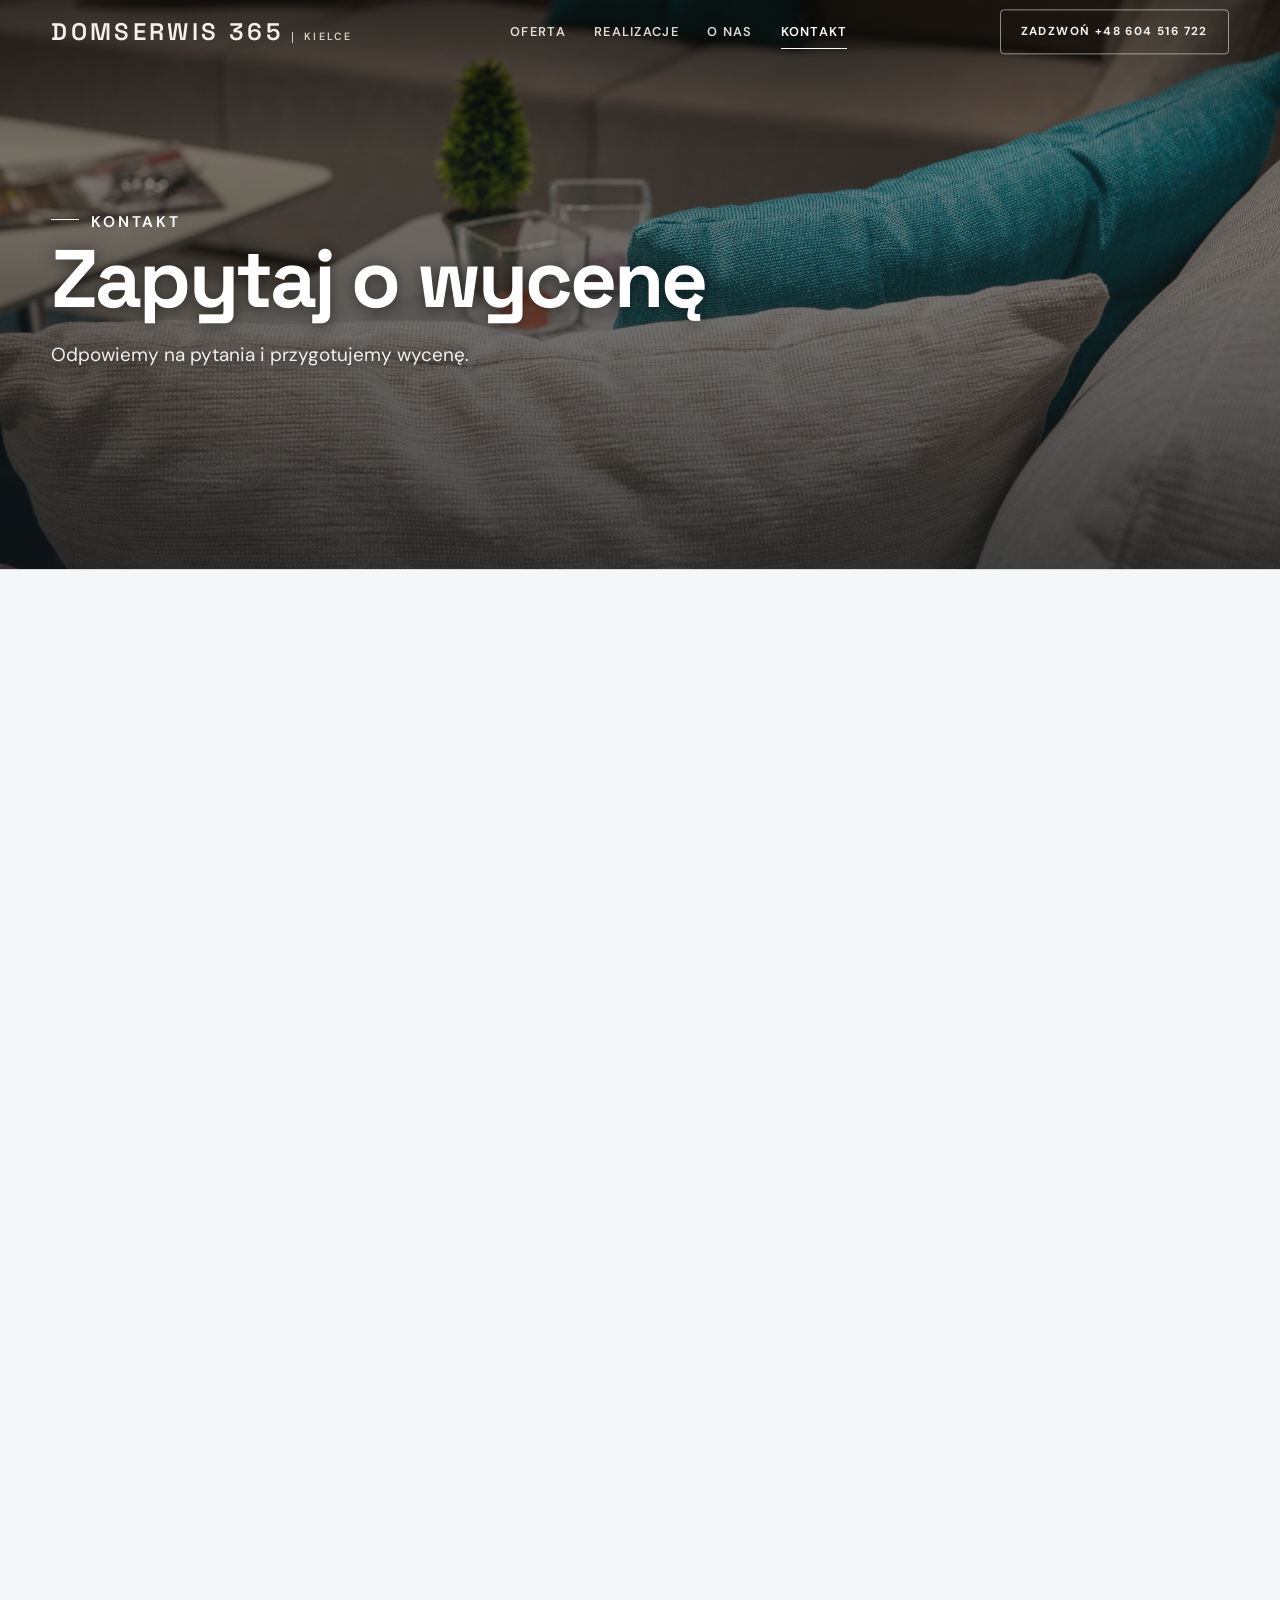
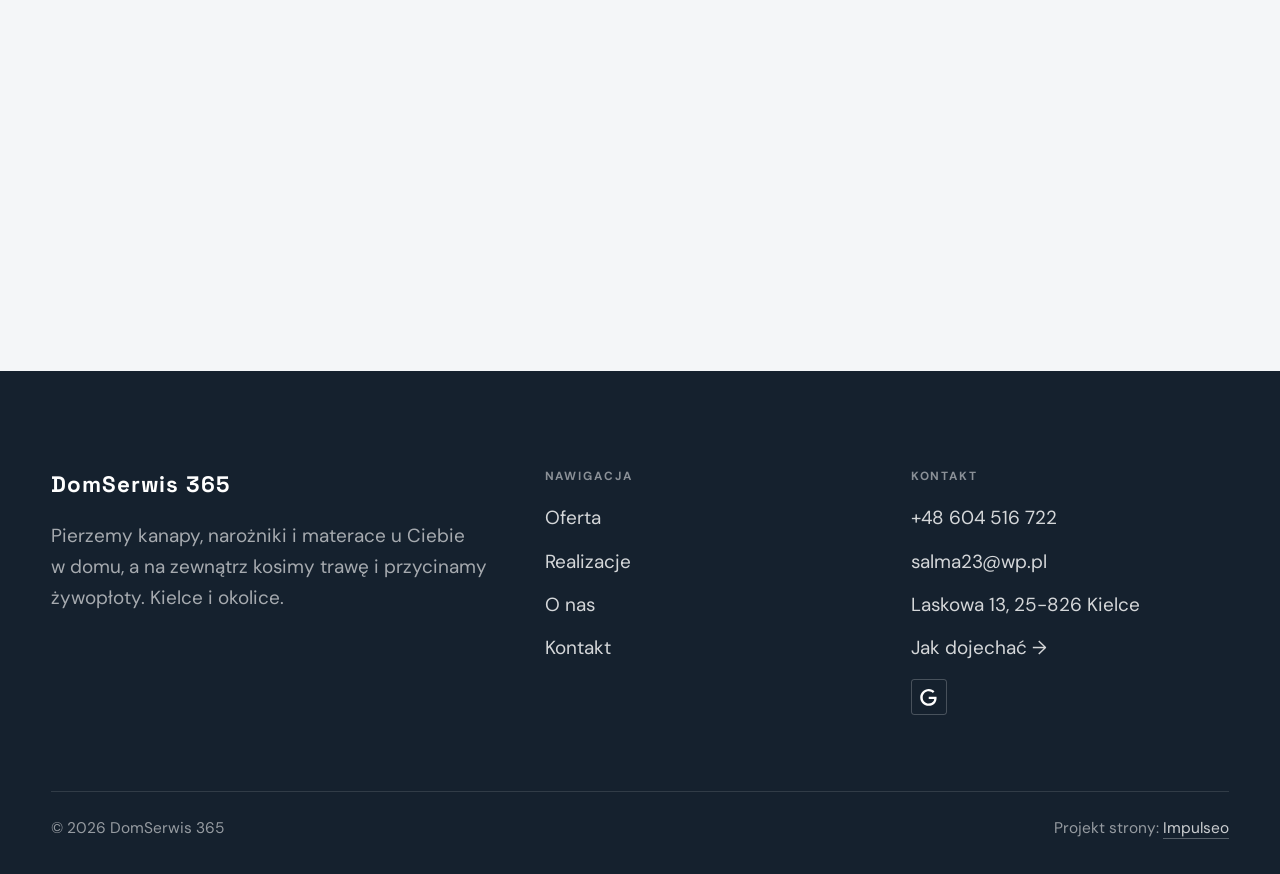
==== kontakt.html @ 8bbe3ed2 "Strona demo: domserwis-365" ====
<!DOCTYPE html>
<html lang="pl">
<head>
<meta charset="UTF-8">
<meta name="viewport" content="width=device-width, initial-scale=1.0">
<title>Kontakt - DomSerwis 365</title>
<meta name="description" content="Kontakt DomSerwis 365 - Laskowa 13, 25-826 Kielce">
<link rel="canonical" href="https://kris20032.github.io/domserwis-365/kontakt.html">
<meta name="robots" content="noindex, nofollow">
<meta property="og:type" content="website">
<meta property="og:locale" content="pl_PL">
<meta property="og:site_name" content="DomSerwis 365">
<meta property="og:title" content="Kontakt - DomSerwis 365">
<meta property="og:description" content="Kontakt DomSerwis 365 - Laskowa 13, 25-826 Kielce">
<meta property="og:url" content="https://kris20032.github.io/domserwis-365/kontakt.html">
<meta property="og:image" content="https://kris20032.github.io/domserwis-365/img/og.jpg">
<meta property="og:image:width" content="1200">
<meta property="og:image:height" content="630">
<meta name="twitter:card" content="summary_large_image">
<link rel="preconnect" href="https://fonts.googleapis.com">
<link rel="preconnect" href="https://fonts.gstatic.com" crossorigin>
<link href="https://fonts.googleapis.com/css2?family=Space+Grotesk:wght@500;600;700&family=DM+Sans:opsz,wght@9..40,400;9..40,500;9..40,600&display=swap" rel="stylesheet">
<link rel="stylesheet" href="assets/styles.css?v=c9c92ebf">
</head>
<body>

<header class="nav">
  <div class="wrap nav-inner">
    <a class="brand" href="index.html"><span class="name">DomSerwis 365</span><span class="sub">Kielce</span></a>
    <nav class="nav-links">
      <a href="oferta.html">Oferta</a>
      <a href="realizacje.html">Realizacje</a>
      <a href="o-nas.html">O nas</a>
      <a href="kontakt.html" class="active" aria-current="page">Kontakt</a>
      <a href="tel:+48604516722" class="btn btn-accent">Zadzwoń +48 604 516 722</a>
    </nav>
    <button class="nav-toggle" aria-label="Menu"><span></span><span></span><span></span></button>
  </div>
</header>

<main>
<section class="pagehead">
  <img src="img/g7.jpg" alt="DomSerwis 365 - Zapytaj o wycenę" width="1880" height="1253" decoding="async">
  <div class="wrap">
    <span class="eyebrow">Kontakt</span>
    <h1>Zapytaj o wycenę</h1>
    <p>Odpowiemy na pytania i przygotujemy wycenę.</p>
  </div>
</section>
<section>
  <div class="wrap contact-grid">
    <div class="reveal">
      <span class="eyebrow">Dane kontaktowe</span>
      <h2 style="margin:var(--space-4) 0 var(--space-6)">DomSerwis 365</h2>
      <div class="info-list">
        <div class="info-row"><div class="ic"><svg class="ico-tel" width="16" height="16" viewBox="0 0 24 24" fill="none" aria-hidden="true"><path d="M6.6 10.8a15.5 15.5 0 0 0 6.6 6.6l2.2-2.2a1 1 0 0 1 1-.24 11.4 11.4 0 0 0 3.6.58 1 1 0 0 1 1 1V20a1 1 0 0 1-1 1A17 17 0 0 1 3 4a1 1 0 0 1 1-1h3.5a1 1 0 0 1 1 1c0 1.25.2 2.46.58 3.6a1 1 0 0 1-.25 1l-2.23 2.2Z" fill="currentColor"/></svg></div><div><div class="lbl">Telefon</div><a class="val" href="tel:+48604516722">+48 604 516 722</a></div></div>
        <div class="info-row"><div class="ic"><svg class="ico-mail" width="16" height="16" viewBox="0 0 24 24" fill="none" aria-hidden="true"><rect x="3.2" y="5.5" width="17.6" height="13" rx="1.6" stroke="currentColor" stroke-width="1.6"/><path d="M4 7l8 6 8-6" stroke="currentColor" stroke-width="1.6" stroke-linecap="round" stroke-linejoin="round"/></svg></div><div><div class="lbl">E-mail</div><a class="val" href="mailto:salma23@wp.pl">salma23@wp.pl</a></div></div>
        <div class="info-row"><div class="ic"><svg class="ico-pin" width="16" height="16" viewBox="0 0 24 24" fill="none" aria-hidden="true"><path d="M12 21s7-6.1 7-11.5A7 7 0 0 0 5 9.5C5 14.9 12 21 12 21Z" stroke="currentColor" stroke-width="1.6" fill="none"/><circle cx="12" cy="9.5" r="2.4" fill="currentColor"/></svg></div><div><div class="lbl">Adres</div><div class="val">Laskowa 13, 25-826 Kielce</div></div></div>
      </div>
    </div>
    <div class="reveal">
      <form class="form" action="https://formsubmit.co/salma23@wp.pl" method="POST">
        <input type="hidden" name="_subject" value="Zapytanie ze strony DomSerwis 365">
        <input type="hidden" name="_captcha" value="false">
        <input type="hidden" name="_template" value="table">
        <div class="fld"><label for="name">Imię / firma</label><input id="name" name="name" type="text" placeholder="np. Jan Kowalski" required></div>
        <div class="fld"><label for="email">E-mail</label><input id="email" name="email" type="email" placeholder="adres@email.pl" required></div>
        <div class="fld"><label for="phone">Telefon</label><input id="phone" name="phone" type="tel" placeholder="+48 ..."></div>
        <div class="fld"><label for="msg">Czego dotyczy zapytanie?</label><textarea id="msg" name="message" placeholder="Napisz krótko, w czym możemy pomóc" required></textarea></div>
        <button type="submit" class="btn btn-accent" style="width:100%;justify-content:center">Wyślij zapytanie <span class="arr">→</span></button>
        <p class="note">Wiadomość trafi bezpośrednio do nas. Można też zadzwonić: +48 604 516 722.</p>
      </form>
    </div>
  </div>
</section>
<section style="padding-top:0">
  <div class="wrap reveal">
    <iframe class="map" title="DomSerwis 365 - Kielce" src="https://maps.google.com/maps?q=50.8378272%2C20.5356446&z=15&output=embed" loading="lazy" referrerpolicy="no-referrer-when-downgrade"></iframe>
  </div>
</section>
</main>

<footer>
  <div class="wrap">
    <div class="foot-grid">
      <div class="foot-brand">
        <div class="name">DomSerwis 365</div>
        <p>Pierzemy kanapy, narożniki i materace u Ciebie w domu, a na zewnątrz kosimy trawę i przycinamy żywopłoty. Kielce i okolice.</p>
      </div>
      <div class="foot-col">
        <h4>Nawigacja</h4>
        <a href="oferta.html">Oferta</a>
        <a href="realizacje.html">Realizacje</a>
        <a href="o-nas.html">O nas</a>
        <a href="kontakt.html">Kontakt</a>
      </div>
      <div class="foot-col">
        <h4>Kontakt</h4>
        <a href="tel:+48604516722">+48 604 516 722</a>
        <a href="mailto:salma23@wp.pl">salma23@wp.pl</a>
        <p>Laskowa 13, 25-826 Kielce</p>
        <a href="https://maps.google.com/?cid=12738530790801094435&g_mp=Cidnb29nbGUubWFwcy5wbGFjZXMudjEuUGxhY2VzLlNlYXJjaFRleHQQAhgEIAA" target="_blank" rel="noopener">Jak dojechać →</a>
      <div class="foot-soc">
        <a class="soc" href="https://maps.google.com/?cid=12738530790801094435&g_mp=Cidnb29nbGUubWFwcy5wbGFjZXMudjEuUGxhY2VzLlNlYXJjaFRleHQQAhgEIAA" target="_blank" rel="noopener" aria-label="Google - DomSerwis 365"><svg viewBox="0 0 24 24" aria-hidden="true" focusable="false"><path d="M12.48 10.92v3.28h7.84c-.24 1.84-.853 3.187-1.787 4.133-1.147 1.147-2.933 2.4-6.053 2.4-4.827 0-8.6-3.893-8.6-8.72s3.773-8.72 8.6-8.72c2.6 0 4.507 1.027 5.907 2.347l2.307-2.307C18.747 1.44 16.133 0 12.48 0 5.867 0 .307 5.387.307 12s5.56 12 12.173 12c3.573 0 6.267-1.173 8.373-3.36 2.16-2.16 2.84-5.213 2.84-7.667 0-.76-.053-1.467-.173-2.053H12.48z" fill="currentColor"/></svg></a>
      </div>
      </div>
    </div>
    <div class="foot-bot">
      <span>© 2026 DomSerwis 365</span>
      <span>Projekt strony: <a class="foot-credit" href="https://impulseo.pl" target="_blank" rel="noopener">Impulseo</a></span>
    </div>
  </div>
</footer>
<div class="sticky-call"><a class="sc-call" href="tel:+48604516722"><svg class="ico-tel" width="16" height="16" viewBox="0 0 24 24" fill="none" aria-hidden="true"><path d="M6.6 10.8a15.5 15.5 0 0 0 6.6 6.6l2.2-2.2a1 1 0 0 1 1-.24 11.4 11.4 0 0 0 3.6.58 1 1 0 0 1 1 1V20a1 1 0 0 1-1 1A17 17 0 0 1 3 4a1 1 0 0 1 1-1h3.5a1 1 0 0 1 1 1c0 1.25.2 2.46.58 3.6a1 1 0 0 1-.25 1l-2.23 2.2Z" fill="currentColor"/></svg> Zadzwoń</a><a class="sc-quote" href="kontakt.html">Zapytaj o termin</a></div>
<div class="demo-wazne" data-do="2026-11-19" data-cykl="3" hidden><svg class="dw-ico" width="13" height="13" viewBox="0 0 24 24" fill="none" aria-hidden="true"><circle cx="12" cy="12" r="8.6" stroke="currentColor" stroke-width="1.8"/><path d="M12 7.2V12l3.3 2" stroke="currentColor" stroke-width="1.8" stroke-linecap="round"/></svg><span class="dw-txt"></span></div>

<script src="assets/main.js"></script>
</body>
</html>
---- assets/styles.css ----
/* ============================================================
   STOLBASZ — premium, architektoniczny B2B fit-out
   Jasna paleta, zero brązu. System wg premium-web-craft.
   Projekt strony: Impulseo (impulseo.pl)
   ============================================================ */

:root{
  /* PALETA — jasna, architektoniczna, chłodna */
  --paper:#F4F6F8;          /* główne tło */
  --paper-2:#E7EBEF;        /* sekcje alternatywne (chłodny jasny szary) */
  --paper-3:#E7EBEF;        /* delikatne wypełnienia */
  --ink:#15212E;            /* tekst główny — chłodny grafit */
  --ink-soft:#243443;       /* nagłówki drugorzędne */
  --muted:#6B7785;          /* tekst poboczny */
  --line:rgba(21,33,46,.12);/* hairline */
  --accent:#E8A317;         /* stonowany petrol-slate — jedyny akcent */
  --accent-d:#C9870C;
  --accent-soft:rgba(232,163,23,.10);
  --dark:#15212E;           /* sekcje ciemne (stopka/CTA) */

  /* HOVER ZDJĘĆ — JEDEN standard dla całego silnika (decyzja K. 04.08.2026, artefakt z wariantami).
     AKTUALNE (K.+Szymon 09.08.2026, wybór z artefaktu 6 wariantów): zoom 1.05 przy 1.4s -
     przy tak długim czasie mocniejszy kadr NIE skacze, tylko „oddycha". Poprzedni standard
     (1.02 / .55s z 04.08) odbierany jako dynamiczny i szybki.
     Spoczynek lekko przygaszony, ale TYLKO tam, gdzie jest mysz (@media hover:hover) —
     na telefonie zdjęcia zostają w pełnej jasności. */
  --img-zoom:1.05;                   /* K.+Szymon 09.08: wariant F z artefaktu porównawczego */
  --img-rest:brightness(.95) saturate(.99);
  --img-hot:brightness(1.06) saturate(1.05);
  --img-dur:1.4s;                    /* K.+Szymon 09.08 (wariant F): powoli = elegancko */
  --img-ease:cubic-bezier(.16,.84,.44,1);  /* miękki ogon, efekt „oddychania" */

  /* ODSTĘPY — skala 4/8 */
  --space-1:4px; --space-2:8px; --space-3:12px; --space-4:16px; --space-5:24px;
  --space-6:32px; --space-7:48px; --space-8:64px; --space-9:96px; --space-10:128px;

  /* TYPOGRAFIA — fluid clamp() (skala podbita 16.07.2026: większe, czytelniejsze litery — uwaga Adama) */
  --text-sm:clamp(.9rem,.87rem + .12vw,1rem);
  --text-base:clamp(1.08rem,1.04rem + .18vw,1.2rem);
  --text-lg:clamp(1.24rem,1.15rem + .34vw,1.44rem);
  --text-h3:clamp(1.34rem,1.22rem + .55vw,1.66rem);
  --text-h2:clamp(2.1rem,1.66rem + 2.1vw,3.1rem);
  --text-h1:clamp(2.9rem,2.1rem + 4vw,5.1rem);

  /* PROMIENIE — architektoniczne, raczej ostre */
  --r-sm:3px; --r-md:6px; --r-lg:10px;

  /* RUCH */
  --ease:cubic-bezier(.25,.46,.45,.94); --dur:.24s;

  /* CIENIE — miękkie, warstwowe */
  --sh-sm:0 1px 2px rgba(16,24,32,.04), 0 2px 8px rgba(16,24,32,.05);
  --sh-md:0 2px 6px rgba(16,24,32,.05), 0 12px 28px -8px rgba(16,24,32,.12);
  --sh-lg:0 6px 14px rgba(16,24,32,.07), 0 26px 56px -18px rgba(16,24,32,.22);

  --hairline:1px solid var(--line);

  --font-display:'Space Grotesk','Inter',sans-serif;
  --font-body:'DM Sans','Inter',sans-serif;
}

*{box-sizing:border-box;margin:0;padding:0}
html{scroll-behavior:smooth}
body{
  font-family:var(--font-body);
  font-size:var(--text-base);
  line-height:1.65;
  color:var(--ink);
  background:var(--paper);
  -webkit-font-smoothing:antialiased;
  text-rendering:optimizeLegibility;
}
img{max-width:100%;height:auto;display:block}  /* height:auto = width/height z atrybutów trzyma proporcje (TOP#12) */
a{color:inherit;text-decoration:none}

.wrap{width:min(92%,1180px);margin-inline:auto}
section{padding-block:clamp(52px,6.5vw,96px)}

h1,h2,h3{font-family:var(--font-display);font-weight:700;line-height:1.08;letter-spacing:-.02em;color:var(--ink)}
h1{font-size:var(--text-h1);letter-spacing:-.035em}
h2{font-size:var(--text-h2);letter-spacing:-.025em}
h3{font-size:var(--text-h3)}
/* MIARA — długość wiersza. WCAG 2.2 SC 1.4.8: max 80 znaków; Butterick: 45–90.
   68ch daje realnie 72–78 znaków polskiego tekstu, czyli z zapasem pod granicą.
   Wcześniej limit miał TYLKO <p> — <li>, <blockquote> i <dd> nie miały żadnego,
   i to jedyny powód, dla którego 23 bloki na dwóch oddanych stronach jadą po
   83–106 znaków w wierszu (pomiar 07.08.2026, bramka `miara`).
   ⚠️ Listy i definicje ograniczamy TYLKO bez klasy: `ul`/`ol` z klasą to u nas
   układ (siatki kafli, menu), a nie tekst ciągły — tam miarę wyznacza układ. */
/* 60ch, nie 68ch (K. 10.08): po zmianie fontów na węższe kroje (DM Sans i spółka)
   w 68ch mieściło się ~90 znaków - bramka pikselowa słusznie zgłaszała przekroczenie
   granicy 80. Pomiar na żywej przeglądarce: 60ch = 90 znaków, 53ch = ~78 znaków, czyli normę WCAG 1.4.8. */
:root{ --miara:53ch }
p{max-width:min(100%,var(--miara))}
blockquote,
ul:not([class])>li, ol:not([class])>li,
dl:not([class])>dd{max-width:min(100%,var(--miara))}

/* ⚠️ Świadomie BEZ wyjątku `.tile p,.card p,.svc p{max-width:none}`, choć nasuwa się sam:
   te akapity BYŁY już ograniczone (stare `p{max-width:65ch}`), więc „wyjątek" nie odblokowałby
   niczego nowego — tylko ROZLUŹNIŁ stan sprzed zmiany na wszystkich demach naraz.
   `figcaption` żadna z reguł wyżej nie dotyczy, więc też nie potrzebuje zwolnienia. */

/* ŁAMANIE. `balance` wyrównuje długości wierszy w nagłówku, `pretty` pilnuje ostatniego
   wiersza akapitu, żeby nie został w nim jeden wyraz. Obsługiwane od Chrome 117 /
   Safari 17.5; starsze przeglądarki po prostu ignorują tę własność.
   `text-wrap:pretty` nie występowało dotąd ANI RAZ w silniku ani w repo klientów. */
h1,h2,h3,.lead,.lede{text-wrap:balance}
p,li,blockquote,dd{text-wrap:pretty}

.eyebrow{
  font-family:var(--font-body);
  font-size:var(--text-sm);
  font-weight:600;
  letter-spacing:.18em;
  text-transform:uppercase;
  color:var(--accent);
  display:inline-flex;align-items:center;gap:var(--space-3);
}
/* flex:none + margin-top = kreska trzyma się PIERWSZEJ linii. Wcześniej align-items:center
   centrowało ją względem całego bloku i przy zawinięciu (długi kicker typu
   „…WNĘTRZ · LESZNO · OD 2019") druga linia lądowała z brzydkim wcięciem. */
.eyebrow{align-items:flex-start}
.eyebrow>*,.eyebrow{text-wrap:balance}   /* dlugi kicker lamal sie na sierote typu samo „2019" w drugiej linii */
.eyebrow::before{content:"";width:28px;height:1px;background:var(--accent);display:inline-block;flex:none;margin-top:.62em}

.muted{color:var(--muted)}
.lead{font-size:var(--text-lg);line-height:1.55;color:var(--ink-soft);max-width:50ch}

/* ---------- BUTTONS ---------- */
.btn{
  display:inline-flex;align-items:center;gap:var(--space-2);
  font-weight:600;font-size:var(--text-sm);letter-spacing:.02em;
  padding:var(--space-4) var(--space-6);
  border-radius:var(--r-sm);
  transition:transform var(--dur) var(--ease),box-shadow var(--dur) var(--ease),background var(--dur) var(--ease);
  cursor:pointer;border:1px solid transparent;
}
.btn-accent{background:var(--accent);color:#fff;box-shadow:var(--sh-sm)}
.btn-accent:hover{background:var(--accent-d);transform:translateY(-2px);box-shadow:var(--sh-md)}
.btn-accent:active{transform:translateY(0);box-shadow:var(--sh-sm)}
.btn-ghost{background:transparent;color:var(--ink);border-color:var(--line)}
.btn-ghost:hover{border-color:var(--accent);color:var(--accent);transform:translateY(-2px)}
.btn-light{background:#fff;color:var(--ink);box-shadow:var(--sh-sm)}
.btn-light:hover{transform:translateY(-2px);box-shadow:var(--sh-md)}
.btn .arr{transition:transform var(--dur) var(--ease)}
.btn:hover .arr{transform:translateX(4px)}

/* ---------- NAV ---------- */
.nav{
  position:sticky;top:0;z-index:50;
  background:color-mix(in srgb,var(--paper) 88%,transparent);
  backdrop-filter:saturate(140%) blur(10px);
  border-bottom:var(--hairline);
}
.nav-inner{display:flex;align-items:center;justify-content:space-between;gap:var(--space-5);height:72px}
/* ANTY-NACHODZENIE (K. 05.08.2026): długa nazwa firmy + przycisk z pełnym numerem nie mieściły się w pasku
   i flex ściskał linki PONIŻEJ ich treści - "Kontakt" wchodził na ramkę "Zadzwoń +48 ...". Teraz ustępuje
   nazwa marki (skrót wielokropkiem), a menu i przycisk nigdy się nie kurczą ani nie zachodzą na siebie. */
.brand{display:flex;flex-direction:column;line-height:1;min-width:0;flex:0 1 auto}
.brand .name{font-family:var(--font-display);font-weight:800;font-size:1.35rem;letter-spacing:.04em;white-space:nowrap;overflow:hidden;text-overflow:ellipsis}
.brand .sub{font-size:.62rem;letter-spacing:.34em;text-transform:uppercase;color:var(--muted);margin-top:5px;white-space:nowrap;overflow:hidden;text-overflow:ellipsis}
.nav-links{display:flex;align-items:center;gap:var(--space-6);flex:0 0 auto}
.nav-links a{font-size:var(--text-sm);font-weight:500;color:var(--ink-soft);position:relative;padding-block:4px;white-space:nowrap;transition:color var(--dur) var(--ease)}
.nav-links a::after{content:"";position:absolute;left:0;bottom:0;width:0;height:1.5px;background:var(--accent);transition:width var(--dur) var(--ease)}
.nav-links a:hover,.nav-links a.active{color:var(--ink)}
.nav-links a:hover::after,.nav-links a.active::after{width:100%}
.nav-links .btn{padding:var(--space-2) var(--space-5)}
/* przyciski w nav: właściwy kolor (przebij .nav-links a) + bez podkreślenia */
.nav-links a.btn-accent{color:#fff}
.nav-links a.btn-ghost,.nav-links a.btn-light{color:var(--ink)}
/* CTA w pasku: NIE podkreślenie spod linków menu, ale ten sam przelatujący błysk,
   co na wszystkich innych przyciskach (zgłoszenie K. 13.08.2026 - „na hero jest efekt
   światła przechodzącego przez przycisk, na navbarze go nie ma, a mają być identyczne").
   Reguła `.nav-links a::after` jest silniejsza od `.btn::after`, więc trzeba jej
   geometrię wyzerować i wpisać połysk z nazwy - samo `display:none` gasiło efekt. */
.nav-links a.btn::after{
  display:block;content:"";position:absolute;inset:0;z-index:-1;pointer-events:none;
  width:auto;height:auto;border-radius:inherit;   /* kasuje geometrię podkreślenia (width:0;height:1.5px) */
  background:linear-gradient(100deg,transparent 32%,rgba(255,255,255,.20) 50%,transparent 68%);
  translate:-120% 0}
@media (prefers-reduced-motion:no-preference){
  .nav-links a.btn:hover::after{translate:120% 0;transition:translate .75s var(--mt-ease,cubic-bezier(.16,.84,.44,1))}
}
.nav-toggle{display:none;background:none;border:none;cursor:pointer;flex-direction:column;gap:5px;padding:8px}
.nav-toggle span{width:24px;height:2px;background:var(--ink);transition:var(--dur)}
/* Ciasny zakres MIĘDZY menu mobilnym a pełnym pulpitem: zbijamy odstępy i nazwę marki,
   żeby wszystko zmieściło się naturalnie, zanim w ogóle dojdzie do skracania wielokropkiem. */
@media(max-width:1280px) and (min-width:921px){
  .nav-links{gap:var(--space-4)}
  .nav-links .btn{padding:var(--space-2) var(--space-4)}
  .brand .name{font-size:1.15rem}
}

/* ---------- HERO (split) ---------- */
.hero{position:relative;overflow:hidden;border-bottom:var(--hairline)}
.hero-grid{display:grid;grid-template-columns:1.05fr .95fr;gap:clamp(24px,4vw,60px);align-items:center;
  padding-block:clamp(36px,4.5vw,64px)}
.hero-copy .eyebrow{margin-bottom:var(--space-5)}
.hero-copy h1{margin-bottom:var(--space-5)}
.hero-copy .lead{margin-bottom:var(--space-7)}
.hero-actions{display:flex;flex-wrap:wrap;gap:var(--space-4)}
.hero-art{position:relative;aspect-ratio:4/3;border-radius:var(--r-lg);overflow:hidden;box-shadow:var(--sh-lg)}
.hero-art img{width:100%;height:100%;object-fit:cover}
.hero-art::after{content:"";position:absolute;inset:0;background:linear-gradient(180deg,transparent 55%,rgba(18,24,28,.28))}
.hero-badge{position:absolute;left:var(--space-5);bottom:var(--space-5);z-index:2;
  background:rgba(252,252,251,.94);backdrop-filter:blur(4px);
  border-radius:var(--r-md);padding:var(--space-4) var(--space-5);box-shadow:var(--sh-md);max-width:78%}
.hero-badge strong{display:block;font-family:var(--font-display);font-size:1rem;letter-spacing:-.01em}
.hero-badge span{font-size:var(--text-sm);color:var(--muted)}

/* ---------- HERO duży / kinowy (strona główna) ---------- */
.hero-cine{position:relative;min-height:clamp(560px,82vh,840px);min-height:clamp(560px,82svh,840px);display:flex;align-items:center;overflow:hidden;border-bottom:var(--hairline)}
.hero-cine>img{position:absolute;inset:0;width:100%;height:100%;object-fit:cover;z-index:0}
.hero-cine::after{content:"";position:absolute;inset:0;z-index:1;
  background:linear-gradient(95deg,rgba(13,18,23,.86) 0%,rgba(13,18,23,.64) 32%,rgba(13,18,23,.24) 62%,rgba(13,18,23,.04) 100%)}
.hero-cine .wrap{position:relative;z-index:2;padding-block:var(--space-8)}
.hero-cine .hero-copy{max-width:660px}
.hero-cine .eyebrow{color:#fff;margin-bottom:var(--space-5)}
.hero-cine .eyebrow::before{background:#fff}
.hero-cine h1{color:#fff;margin-bottom:var(--space-5);font-size:clamp(2.9rem,2rem + 4.4vw,5.2rem);text-wrap:balance}
.hero-cine .lead{color:rgba(255,255,255,.92);max-width:48ch;margin-bottom:var(--space-7)}
.hero-cine .hero-actions{display:flex;flex-wrap:wrap;gap:var(--space-4)}
/* NISKIE OKNO (laptop z dokiem i paskami przeglądarki ma ~700-780 px wysokości widoku):
   H1 do 5.2rem + długi lead nie mieściły się i przyciski wypadały POD krawędź ekranu -
   klient widział stronę bez ani jednego CTA. Skalujemy w dół, zamiast przycinać treść. */
@media(min-width:821px) and (max-height:820px){
  .hero-cine{min-height:clamp(520px,94svh,780px)}
  .hero-cine .wrap{padding-block:var(--space-6)}
  .hero-cine h1{font-size:clamp(2.2rem,1.5rem + 2.6vw,3.6rem);margin-bottom:var(--space-4)}
  .hero-cine .eyebrow{margin-bottom:var(--space-4)}
  .hero-cine .lead{margin-bottom:var(--space-5);max-width:44ch}
}
@media(max-width:680px){
  .hero-cine{min-height:clamp(520px,76vh,640px);min-height:clamp(520px,76svh,640px);align-items:flex-end}
  .hero-cine::after{background:linear-gradient(0deg,rgba(13,18,23,.9) 6%,rgba(13,18,23,.45) 55%,rgba(13,18,23,.25) 100%)}
  .hero-cine .wrap{padding-bottom:var(--space-9)}
  /* TELEFON (~90% oglądających): lead potrafił zająć 8 linii i zepchnąć CTA poza pierwszy ekran.
     Zwężamy interlinię i skalę - treści nie ucinamy, bo to ona sprzedaje. */
  .hero-cine .lead{font-size:.98rem;line-height:1.5;margin-bottom:var(--space-5)}
  .hero-cine .eyebrow{font-size:.72rem;letter-spacing:.13em;margin-bottom:var(--space-4)}
  .hero-cine .eyebrow::before{width:20px}
  .hero-cine h1{margin-bottom:var(--space-4)}
}

/* full-bleed hero variant (podstrony) */
.pagehead{position:relative;min-height:46vh;min-height:46svh;display:flex;align-items:flex-end;overflow:hidden;border-bottom:var(--hairline)}
.pagehead img{position:absolute;inset:0;width:100%;height:100%;object-fit:cover}
/* 10.08.2026 (decyzja K.): mocniejsze przyciemnienie + cień pod tekstem. Bramka mierzyła na
   nagłówkach podstron 3,38-3,43:1 przy wymaganych 4,5 — jasne zdjęcie (hala, śnieg, niebo)
   podchodziło pod biały tekst. Zdjęcia klientów są różne, więc kontrast musi dawać WARSTWA,
   a nie szczęśliwy dobór kadru. */
.pagehead::after{content:"";position:absolute;inset:0;background:linear-gradient(180deg,rgba(18,24,28,.40),rgba(18,24,28,.76))}
.pagehead .wrap{position:relative;z-index:2;padding-block:var(--space-9);color:#fff}
.pagehead h1{color:#fff;max-width:18ch;text-shadow:0 2px 16px rgba(0,0,0,.55)}
.pagehead .eyebrow{color:#fff}
.pagehead .eyebrow::before{background:#fff}
.pagehead p{color:rgba(255,255,255,.92);margin-top:var(--space-4);max-width:54ch;text-shadow:0 1px 12px rgba(0,0,0,.5)}

/* ---------- STRIP (pasek skrótów / liczby) ---------- */
.strip{background:var(--dark);color:#fff}
/* PASEK HASEŁ — standard 04.08.2026 (decyzja K.): 5 haseł w JEDNYM rzędzie, tekst WYŚRODKOWANY,
   węższe marginesy boczne niż reszta strony (pasek ma iść szerzej), równe wysokości kolumn. */
.strip .wrap{width:min(96%,1440px);display:grid;grid-template-columns:repeat(5,1fr);
  gap:var(--space-5);padding-block:var(--space-7);align-items:stretch}
.strip .item .k{font-family:var(--font-display);font-size:clamp(1.05rem,.82rem + .85vw,1.55rem);
  font-weight:800;letter-spacing:-.02em;color:#fff;line-height:1.18;text-wrap:balance}
.strip .item .v{font-size:var(--text-sm);color:rgba(255,255,255,.66);margin-top:var(--space-2);line-height:1.4}
.strip .item{border-left:2px solid var(--accent);padding-inline:var(--space-4);
  text-align:center;display:flex;flex-direction:column;justify-content:center}
/* liczba kolumn = liczba haseł, żeby ostatnie nie zostawało samo w drugim rzędzie.
   Klasę n-N nadaje multipage.py; domyślnie (bez klasy) pasek jest 5-kolumnowy. */
.strip.n-2 .wrap{grid-template-columns:repeat(2,1fr)}
.strip.n-3 .wrap{grid-template-columns:repeat(3,1fr)}
.strip.n-4 .wrap{grid-template-columns:repeat(4,1fr);gap:var(--space-6)}
.strip.n-4 .item .k{font-size:clamp(1.3rem,1rem + 1.1vw,2rem)}
.strip.n-6 .wrap{grid-template-columns:repeat(6,1fr);gap:var(--space-4)}
.strip.n-6 .item .k{font-size:clamp(.98rem,.8rem + .7vw,1.35rem)}
/* równe łamanie: zamiast "długa linia + jedno słowo" obie linie zbliżonej długości */
.strip .item .k{text-wrap:balance}

/* ---------- SECTION HEAD ---------- */
.head{max-width:48rem;margin-bottom:var(--space-8)}
.head.center{margin-inline:auto;text-align:center}
.head .eyebrow{margin-bottom:var(--space-4)}
.head h2{margin-bottom:var(--space-4)}
.head p{color:var(--muted);font-size:var(--text-lg);line-height:1.55}
.head.center p{margin-inline:auto}

/* ---------- INTRO SPLIT ---------- */
.split{display:grid;grid-template-columns:.92fr 1.08fr;gap:clamp(28px,5vw,80px);align-items:center}
.split.rev{grid-template-columns:1.08fr .92fr}
.split.rev .split-art{order:-1}
.split-art{position:relative;aspect-ratio:5/4;border-radius:var(--r-lg);overflow:hidden;box-shadow:var(--sh-lg)}
.split-art img{width:100%;height:100%;object-fit:cover}
.split-copy h2{margin-bottom:var(--space-5)}
.split-copy p+p{margin-top:var(--space-4)}
.split-copy .btn{margin-top:var(--space-6)}

/* ---------- SERVICES (zakres) ---------- */
.svc-grid{display:grid;grid-template-columns:repeat(auto-fit,minmax(280px,1fr));gap:var(--space-5)}
.svc{background:#fff;border:var(--hairline);border-radius:var(--r-md);padding:var(--space-7) var(--space-6);
  transition:transform var(--dur) var(--ease),box-shadow var(--dur) var(--ease),border-color var(--dur) var(--ease);
  position:relative;overflow:hidden}
.svc::before{content:"";position:absolute;left:0;top:0;width:3px;height:0;background:var(--accent);transition:height var(--dur) var(--ease)}
.svc:hover{transform:translateY(-4px);box-shadow:var(--sh-md);border-color:transparent}
.svc:hover::before{height:100%}
.svc .ic{font-family:var(--font-display);font-size:.8rem;font-weight:700;letter-spacing:.12em;color:var(--accent);margin-bottom:var(--space-4)}
.svc h3{margin-bottom:var(--space-3);font-size:1.22rem}
.svc p{color:var(--muted);font-size:var(--text-base);line-height:1.6}

/* big detailed service rows */
.svc-row{display:grid;grid-template-columns:.8fr 1.2fr;gap:clamp(20px,4vw,60px);align-items:center;padding-block:var(--space-8)}
.svc-row+.svc-row{border-top:var(--hairline)}
.svc-row.rev{grid-template-columns:1.2fr .8fr}
/* Naprzemienny układ wierszy oferty: co drugi wiersz ma zdjęcie po PRAWEJ.
   Było `order:-1` — martwy kod, bo zdjęcie i tak jest pierwszym dzieckiem w HTML,
   więc wszystkie wiersze wyglądały identycznie (zdjęcie zawsze z lewej), a `rev`
   zmieniało tylko szerokość kolumn. Znalezione 29.07.2026 przy różnicowaniu kierunków
   animacji (pomiar pozycji: art.mid 390/502 przy row.mid 756 — zawsze lewa strona). */
.svc-row.rev .svc-row-art{order:2}
.svc-row-art{aspect-ratio:4/3;border-radius:var(--r-md);overflow:hidden;box-shadow:var(--sh-md)}
.svc-row-art img{width:100%;height:100%;object-fit:cover}
.svc-row h3{font-size:1.5rem;margin-bottom:var(--space-4)}
.svc-row .num{font-family:var(--font-display);font-size:.85rem;font-weight:700;letter-spacing:.14em;color:var(--accent);display:block;margin-bottom:var(--space-3)}
.svc-row ul{list-style:none;margin-top:var(--space-4);display:flex;flex-direction:column;gap:var(--space-2)}
.svc-row li{position:relative;padding-left:var(--space-5);color:var(--muted);font-size:var(--text-base)}
.svc-row li::before{content:"";position:absolute;left:0;top:.62em;width:8px;height:1px;background:var(--accent)}

/* ---------- GALLERY (realizacje) ---------- */
.gallery{display:grid;grid-template-columns:repeat(12,1fr);gap:var(--space-4);grid-auto-rows:200px}
/* GALERIA MASONRY — pionowe zdjęcia (portrety beauty/wellness) bez przycinania: kolumny, height auto */
.gallery-masonry{column-count:3;column-gap:var(--space-4)}
@media(max-width:900px){.gallery-masonry{column-count:2}}
@media(max-width:560px){.gallery-masonry{column-count:1}}
.gallery-masonry .m-tile{break-inside:avoid;margin:0 0 var(--space-4);padding:0;position:relative;overflow:hidden;border-radius:var(--r-md);border:1px solid var(--line)}
.gallery-masonry .m-tile img{width:100%;height:auto;display:block}
.gallery-masonry .m-tile .cap{position:absolute;left:0;right:0;bottom:0;padding:var(--space-4);color:#fff;background:linear-gradient(0deg,rgba(0,0,0,.55),transparent);font-size:var(--text-sm)}
.gallery-masonry .m-tile .cap small{display:block;font-weight:400;opacity:.78;letter-spacing:.04em;text-transform:uppercase;font-size:.66rem;margin-top:3px}
.tile{position:relative;overflow:hidden;border-radius:var(--r-md);box-shadow:var(--sh-sm);
  transition:transform var(--dur) var(--ease),box-shadow var(--dur) var(--ease)}
.tile img{width:100%;height:100%;object-fit:cover;
  transition:transform var(--img-dur) var(--img-ease),filter var(--img-dur) var(--img-ease)}
.tile:hover{box-shadow:var(--sh-md)}
.tile .cap{position:absolute;left:0;right:0;bottom:0;padding:var(--space-5) var(--space-4) var(--space-4);
  /* mocniejszy spad + cien pod tekstem: na JASNYCH zdjeciach klienta (biale fronty, sciany)
     slaby gradient dawal kontrast ~1.5:1 zamiast wymaganych 3.6:1 (bramka wygladu, 10.08.2026) */
  background:linear-gradient(transparent 10%,rgba(18,24,28,.55) 40%,rgba(18,24,28,.88) 68%,rgba(18,24,28,.99));color:#fff;
  text-shadow:0 1px 2px rgba(0,0,0,.85),0 2px 10px rgba(0,0,0,.55);
  font-size:var(--text-sm);font-weight:600;letter-spacing:.01em;
  opacity:0;transform:translateY(8px);transition:var(--dur) var(--ease)}
.tile:hover .cap{opacity:1;transform:translateY(0)}
.tile .cap small{display:block;font-weight:400;opacity:.78;letter-spacing:.04em;text-transform:uppercase;font-size:.66rem;margin-top:3px}
/* bento spans */
.t-wide{grid-column:span 6}
.t-tall{grid-column:span 6;grid-row:span 2}
.t-std{grid-column:span 6}
.t-third{grid-column:span 4}
.t-two3{grid-column:span 8}

/* ---------- TRUST / WIARYGODNOŚĆ ---------- */
.trust{background:var(--paper-2)}
.trust-grid{display:grid;grid-template-columns:repeat(auto-fit,minmax(240px,1fr));gap:var(--space-5);margin-top:var(--space-7)}
.trust-card{background:#fff;border-radius:var(--r-md);padding:var(--space-7) var(--space-6);box-shadow:var(--sh-sm);border-top:3px solid var(--accent)}
.trust-card .big{font-family:var(--font-display);font-size:clamp(1.8rem,1.3rem + 1.6vw,2.6rem);font-weight:800;letter-spacing:-.02em;color:var(--ink);line-height:1}
.trust-card h3{font-size:1.12rem;margin:var(--space-3) 0 var(--space-2)}
.trust-card p{color:var(--muted);font-size:var(--text-base);line-height:1.55}

/* ---------- CTA band ---------- */
.cta{background:var(--dark);color:#fff;position:relative;overflow:hidden}
/* telefon w CTA: na ciemnym tle biały (domyślnie), rodziny z JASNYM tłem CTA
   nadpisują to u siebie - wcześniej kolor siedział w stylu inline i wygrywał z rodziną. */
.cta .btn-ghost-cta{color:#fff;border-color:rgba(255,255,255,.3)}
.cta .wrap{display:grid;grid-template-columns:1.4fr .6fr;gap:var(--space-7);align-items:center;position:relative;z-index:2}
.cta h2{color:#fff;max-width:20ch}
.cta p{color:rgba(255,255,255,.74);margin-top:var(--space-4)}
.cta-actions{display:flex;flex-direction:column;gap:var(--space-3);align-items:flex-start}
.cta::before{content:"";position:absolute;right:-80px;top:-80px;width:360px;height:360px;border-radius:50%;
  background:radial-gradient(circle,var(--accent-soft),transparent 70%)}

/* ---------- CONTACT ---------- */
.contact-grid{display:grid;grid-template-columns:.85fr 1.15fr;gap:clamp(28px,4vw,56px);align-items:start}
.info-list{display:flex;flex-direction:column;gap:var(--space-2)}
.info-row{display:flex;gap:var(--space-4);align-items:flex-start;padding-block:var(--space-4);border-bottom:var(--hairline)}
.info-row .ic{flex:none;width:42px;height:42px;display:grid;place-items:center;border-radius:50%;
  background:var(--accent-soft);color:var(--accent);font-size:1.05rem}
.info-row .lbl{font-size:.72rem;letter-spacing:.14em;text-transform:uppercase;color:var(--muted)}
.info-row .val{font-weight:600;font-size:var(--text-base);margin-top:2px}
.info-row a.val:hover{color:var(--accent)}
.map{border:none;border-radius:var(--r-lg);box-shadow:var(--sh-md);width:100%;height:100%;min-height:380px;filter:grayscale(.2) contrast(1.02)}
.form{background:#fff;border:var(--hairline);border-radius:var(--r-lg);padding:clamp(24px,3vw,40px);box-shadow:var(--sh-sm)}
.form .fld{margin-bottom:var(--space-5)}
.form label{display:block;font-size:var(--text-sm);font-weight:600;margin-bottom:var(--space-2)}
.form input,.form textarea{width:100%;font-family:inherit;font-size:var(--text-base);color:var(--ink);
  padding:var(--space-4);border:var(--hairline);border-radius:var(--r-sm);background:var(--paper);transition:border-color var(--dur)}
.form input:focus,.form textarea:focus{outline:none;border-color:var(--accent);background:#fff}
.form textarea{resize:vertical;min-height:120px}
.form .note{font-size:var(--text-sm);color:var(--muted);margin-top:var(--space-3)}

/* ---------- FOOTER ---------- */
footer{background:var(--dark);color:#fff;padding-block:var(--space-9) var(--space-6)}
.foot-grid{display:grid;grid-template-columns:1.4fr 1fr 1fr;gap:var(--space-7);margin-bottom:var(--space-8)}
.foot-brand .name{font-family:var(--font-display);font-weight:800;font-size:1.4rem;letter-spacing:.04em}
.foot-brand p{color:rgba(255,255,255,.62);margin-top:var(--space-4);font-size:var(--text-base);max-width:38ch}
.foot-col h4{font-size:.74rem;letter-spacing:.16em;text-transform:uppercase;color:rgba(255,255,255,.5);margin-bottom:var(--space-4)}
.foot-col a,.foot-col p{display:block;color:rgba(255,255,255,.82);font-size:var(--text-base);margin-bottom:var(--space-3)}
.foot-col a:hover{color:#fff}
.foot-bot{border-top:1px solid rgba(255,255,255,.12);padding-top:var(--space-5);display:flex;justify-content:space-between;flex-wrap:wrap;gap:var(--space-3);
  font-size:var(--text-sm);color:rgba(255,255,255,.55)}
.foot-bot a:hover{color:#fff}
/* Podpis w stopce = klikalny link do impulseo.pl (31.07.2026). Ma być WIDOCZNIE klikalny,
   ale nie krzyczeć - stąd sam kolor jaśniejszy + delikatne podkreślenie na najeździe. */
.foot-bot a.foot-credit{color:rgba(255,255,255,.78);text-decoration:none;border-bottom:1px solid rgba(255,255,255,.28)}
.foot-bot a.foot-credit:hover{color:#fff;border-bottom-color:#fff}

/* ---------- REVEAL ---------- */
.reveal{opacity:0;transform:translateY(22px);transition:opacity .6s var(--ease),transform .6s var(--ease)}
.reveal.in{opacity:1;transform:none}

/* ---------- RESPONSIVE ---------- */
@media(max-width:920px){
  .hero-grid,.split,.split.rev,.svc-row,.svc-row.rev,.cta .wrap,.contact-grid,.foot-grid{grid-template-columns:1fr}
  .split.rev .split-art,.svc-row.rev .svc-row-art{order:0}
  .hero-art{aspect-ratio:16/10;max-height:420px}
  .strip .wrap,.strip.n-2 .wrap,.strip.n-3 .wrap,.strip.n-4 .wrap,.strip.n-6 .wrap{grid-template-columns:repeat(2,1fr);gap:var(--space-6)}
  .strip .item .k,.strip.n-6 .item .k{font-size:clamp(1.3rem,1.1rem + 1vw,2rem)}
  .gallery{grid-auto-rows:180px}
  .t-wide,.t-tall,.t-std,.t-third,.t-two3{grid-column:span 6}
  .t-tall{grid-row:span 1}
  .cta-actions{flex-direction:row;flex-wrap:wrap}
  .foot-grid{gap:var(--space-6)}
}
@media(max-width:680px){
  .nav-links{position:fixed;inset:72px 0 auto 0;background:var(--paper);flex-direction:column;align-items:stretch;
    gap:0;padding:var(--space-4) 6%;border-bottom:var(--hairline);box-shadow:var(--sh-md);
    transform:translateY(-120%);transition:transform var(--dur) var(--ease)}
  .nav-links.open{transform:translateY(0)}
  .nav-links a{padding-block:var(--space-4);border-bottom:var(--hairline)}
  .nav-links .btn{margin-top:var(--space-3);justify-content:center}
  .nav-toggle{display:flex}
  .strip .wrap,.strip.n-2 .wrap,.strip.n-3 .wrap,.strip.n-4 .wrap,.strip.n-6 .wrap{grid-template-columns:1fr}
  .gallery{grid-template-columns:repeat(6,1fr)}
  .foot-grid{grid-template-columns:1fr}
}
@media(prefers-reduced-motion:reduce){
  /* audyt 09.08 TOP#14: samo skrócenie duration przy animacji INFINITE = stroboskop
     (pętla .01ms miga ekranem); iteration-count:1 gasi pętlę naprawdę. Pseudoelementy
     też - tła hero (gastro/studio) animują ::before/img, blanket na * ich nie łapał. */
  *,*::before,*::after{animation-duration:.01ms!important;animation-iteration-count:1!important;animation-delay:0s!important;transition:none!important}
  .reveal{opacity:1!important;transform:none!important}
  html{scroll-behavior:auto}
}

/* ============================================================
   PREMIUM LAYER — destylat deep-researchu branż (anty-AI, spokój).
   Zmienne STOLBASZ (--accent/--ink/--paper/--line/--dark). Ruch ledwo
   zauważalny, krzywa cubic-bezier(.16,.84,.44,1); prefers-reduced-motion
   pokryte blanketem wyżej. Karty hairline zamiast cieni = #1 sygnał „nie-AI".
   ============================================================ */

/* więcej oddechu między sekcjami (liderzy: 110-130px) */
section{padding-block:clamp(64px,8vw,128px)}

/* 1) Aksamitny reveal — dłuższa, miękka krzywa zamiast „skoku" */
.reveal{transition:opacity .9s cubic-bezier(.16,.84,.44,1),transform .9s cubic-bezier(.16,.84,.44,1);will-change:opacity,transform}
/* stagger TYLKO w galerii (tam pozycja = porządek dzieci) */
.gallery .reveal:nth-child(2){transition-delay:.07s}
.gallery .reveal:nth-child(3){transition-delay:.14s}
.gallery .reveal:nth-child(4){transition-delay:.21s}
.gallery .reveal:nth-child(5){transition-delay:.28s}
.gallery .reveal:nth-child(6){transition-delay:.35s}

/* 2) Hero STATYCZNY na .hero-cine — Ken Burns CAŁKIEM WYŁĄCZONY 26.06 (3. zgłoszenie Szymona).
   GENEZA: animowanie scale na <img> hero z teksturami (cegły/framugi) re-samplinguje obraz
   klatka po klatce → na części ekranów drobne drganie/shimmer = „heroshot się trzęsie".
   translateY usunięto wcześniej, scale-only + will-change/GPU NIE wystarczyły do GWARANCJI gładkości.
   Krzysztof zażądał pewności („make sure, że błąd się nie pojawi") > efekt. Zero animacji = 0% drgania.
   Delikatny zoom zostaje TYLKO w pełnoekranowych hero gastro/studio (hg-bg/hs-bg — tło, inny
   mechanizm, chwalone, nigdy nie zgłaszane). NIE wracać do KB na .hero-cine bez realnego testu
   na sprzęcie klienta — to ryzyko regresji „trzęsienia”. */
/* BEZPIECZNY "wow" na hero = jednorazowy FADE-IN (opacity), nie zoom.
   opacity nie dotyka bitmapy → gładkie na KAŻDYM zdjęciu/ekranie/GPU, zero ryzyka migotania.
   Geometryczny ruch (scale/translate) na .hero-cine jest ZAKAZANY (bramka pilnuje). */
@keyframes heroFade{from{opacity:0}to{opacity:1}}
.hero-cine>img{transform:none;animation:heroFade 1.1s ease-out both}

/* 3) Akcentowy hairline pod nagłówkiem sekcji, który „rysuje się" przy wejściu */
.head h2{position:relative;padding-bottom:18px}
.head h2::after{content:"";position:absolute;left:0;bottom:0;height:1px;width:0;background:var(--accent);transition:width 1s cubic-bezier(.16,.84,.44,1) .15s}
.head.center h2::after{left:50%;transform:translateX(-50%)}
.head.reveal.in h2::after,.head.center.reveal.in h2::after{width:54px}

/* 4) Karty HAIRLINE zamiast cieni/zaokrągleń (najmocniejszy anty-AI detal) */
.svc{background:transparent;border:1px solid var(--line);border-radius:var(--r-sm);box-shadow:none}
.svc:hover{box-shadow:none;border-color:var(--accent);transform:translateY(-3px)}
.trust-card{background:transparent;box-shadow:none;border:1px solid var(--line);border-top:2px solid var(--accent);border-radius:var(--r-sm)}
.tile{box-shadow:none;border-radius:var(--r-sm)}
.tile:hover{box-shadow:none}

/* 5) Sticky-nav kondensuje się po przewinięciu (sygnał dopracowania) */
.nav{transition:box-shadow .4s ease,background .4s ease}
.nav.is-stuck{box-shadow:0 1px 0 var(--line),0 14px 30px -24px rgba(0,0,0,.45)}
.nav-inner{transition:height .35s var(--ease)}
.nav.is-stuck .nav-inner{height:60px}

/* 6) MANIFESTO — pełnoekranowy cytat-bohater (zastępuje generyczne „Dlaczego my") */
.manifesto{background:var(--paper-2);text-align:center}
.manifesto .wrap{max-width:60rem}
.manifesto p{font-family:var(--font-display);font-style:italic;font-size:clamp(1.6rem,1rem + 2.4vw,2.8rem);line-height:1.32;color:var(--ink-soft);margin-inline:auto;max-width:26ch;position:relative;padding-top:var(--space-8)}
.manifesto p::before{content:"";position:absolute;top:0;left:50%;transform:translateX(-50%);width:54px;height:1px;background:var(--accent)}
.manifesto p span{color:var(--accent);font-style:italic}

/* 7) GATEWAYS — 3 duże bramy-zdjęcia (zamiast paska menu usług) */
.gateways{display:grid;grid-template-columns:repeat(3,1fr);gap:var(--space-4)}
.gateway{position:relative;aspect-ratio:3/4;overflow:hidden;border-radius:var(--r-sm);display:block}
.gateway img{width:100%;height:100%;object-fit:cover;
  transition:transform var(--img-dur) var(--img-ease),filter var(--img-dur) var(--img-ease)}
.gateway::after{content:"";position:absolute;inset:0;background:linear-gradient(180deg,transparent 38%,rgba(18,24,28,.74))}
/* ===== HOVER ZDJĘĆ — jedno miejsce dla WSZYSTKICH kafli ze zdjęciem (K. 04.08.2026) ===== */
@media(hover:hover){
  .tile img,.gateway img,.m-tile img{filter:var(--img-rest)}
  .tile:hover img,
  .gateway:hover img,
  .m-tile:hover img{transform:scale(var(--img-zoom));filter:var(--img-hot)}
}
.m-tile img{transition:transform var(--img-dur) var(--img-ease),filter var(--img-dur) var(--img-ease)}
.gateway .g-ttl{position:absolute;left:0;right:0;bottom:0;z-index:2;padding:var(--space-6) var(--space-5);color:#fff;font-family:var(--font-display);font-size:1.45rem;letter-spacing:-.01em;line-height:1.15}
.gateway .g-ttl small{display:block;font-family:var(--font-body);font-size:var(--text-sm);font-weight:400;opacity:.82;letter-spacing:.03em;margin-top:5px}
@media(max-width:760px){.gateways{grid-template-columns:1fr}.gateway{aspect-ratio:16/10}}

/* 8) LOGO klienta w nagłówku (gdy podane --logo) */
/* 52px domyślnie (feedback Bartka 06.07.2026: 40px ginęło, uwaga padła 3x; ~56px sprawdzone na żywym demie anna-borowiec-makeup) */
.brand-logo{height:64px;width:auto;max-width:300px;object-fit:contain;display:block}
.nav.is-stuck .brand-logo{height:52px}
@media(max-width:680px){.brand-logo{height:46px;max-width:210px}}


/* === RWD: nagłówki na wąskich ekranach (dodane 17.07.2026 razem z fixem clamp) ===
   Po przywróceniu działania clamp() dolna granica --text-h1 (2.9rem) rozpychała
   dokument przy długich polskich słowach na telefonach. Tu ją zjeżdżamy. */
@media (max-width:560px){
  :root{
    --text-h1:clamp(1.9rem, 1.15rem + 4.4vw, 2.7rem);
    --text-h2:clamp(1.5rem, 1rem + 3vw, 2.1rem);
  }
  .hero-cine h1{font-size:clamp(1.9rem, 1.15rem + 4.4vw, 2.7rem)}
  h1,h2{overflow-wrap:break-word}
}

/* GODZINY (godziny_grid z briefu) — dzień po lewej, godziny po prawej. Wcześniej BRAK stylu
   powodował sklejenie "Poniedziałek-Piątek8:00-20:00" (dodane 2026-07-21). Neutralne dla dem bez grafiku. */
.godz{display:flex;flex-direction:column;gap:2px;max-width:440px;margin-top:8px}
.godz-row{display:flex;justify-content:space-between;align-items:baseline;gap:24px;padding:10px 0;border-bottom:1px solid var(--line)}
.godz-row:last-child{border-bottom:0}
.godz-row b{font-weight:600;color:var(--ink)}
.godz-row span{color:var(--muted);white-space:nowrap}

/* === FAQ (lekcja 08.08.2026) ===
   Sekcja faq_klinika() trafia NIE tylko do rodziny „klinika" (multipage.py: także układ FACHOWCY),
   a style leżały wyłącznie w families/klinika.css — u hydraulika/dekarza FAQ renderowało się jako
   goła lista <details> z domyślnym trójkącikiem przeglądarki (wpadka: demo Instalatorstwo Gała).
   Dlatego baza. Rodzina może to nadpisać na wierzchu. */
.faq-list{max-width:48rem;margin:var(--space-8) auto 0;display:flex;flex-direction:column;gap:var(--space-3)}
.faq-item{border:1px solid var(--line);border-radius:var(--r-md);background:var(--paper);padding:var(--space-4) var(--space-5)}
.faq-item summary{font-family:var(--font-display);font-weight:600;color:var(--ink);cursor:pointer;list-style:none;display:flex;justify-content:space-between;gap:1rem}
.faq-item summary::-webkit-details-marker{display:none}
.faq-item summary::after{content:"+";color:var(--accent-d);font-weight:700;font-size:1.2rem;line-height:1}
.faq-item[open] summary::after{content:"-"}
.faq-item p{color:var(--ink-soft);font-size:var(--text-base);line-height:1.6;margin:var(--space-3) 0 0}

/* === LICZBA OPINII PRZY SEKCJI OPINII (08.08.2026, wzorzec irismeble.pl, decyzja K.) ===
   Trzy cytaty bez kontekstu czyta się jak „firma ma trzy opinie". Ta linijka mówi wprost,
   ile ich jest naprawdę - dane i tak przychodzą z reconu i szły dotąd wyłącznie do hero.
   Baza, nie rodzina: sekcja opinii renderuje się we WSZYSTKICH układach, a style opinii
   leżą per rodzina - bez tego u części rodzin linijka byłaby gołym tekstem (ta sama pułapka
   co z FAQ wyżej). Rodzina może nadpisać na wierzchu. */
.op-meta{
  text-align:center;margin:calc(var(--space-3) * -1) 0 var(--space-6);
  color:var(--muted);font-size:var(--text-base);letter-spacing:.01em;
}
.op-meta .ico-star{color:var(--accent-d);margin-right:2px}

/* --- licznik ważności DEMA (pomysł K. 09.08) - tylko wersje pokazowe --- */
.demo-wazne{position:fixed;top:calc(var(--nav-h, 64px) + 14px);right:14px;z-index:95;
  display:inline-flex;align-items:center;gap:.45em;
  background:rgba(21,25,28,.82);color:#fff;font-size:.72rem;font-weight:600;letter-spacing:.01em;
  padding:.42em .8em .42em .62em;border-radius:999px;backdrop-filter:saturate(140%) blur(8px);
  border:1px solid rgba(255,255,255,.14);box-shadow:0 10px 24px -14px rgba(0,0,0,.6);
  pointer-events:none;
  /* NIE pokazuje się przy wejściu (K. 09.08) - wjeżdża dopiero po zejściu z hero */
  opacity:0;transform:translateY(-10px);
  transition:opacity .7s var(--ease),transform .7s var(--ease)}
.demo-wazne.is-on{opacity:1;transform:none}
.demo-wazne .dw-ico{flex:none;opacity:.85}
.demo-wazne b{font-weight:700;font-variant-numeric:tabular-nums;color:#FFD9A3}
.demo-wazne .dw-zeg{font-variant-numeric:tabular-nums;font-feature-settings:"tnum";
  opacity:.72;margin-left:.15em;letter-spacing:.01em}
.demo-wazne.is-pilne{background:rgba(150,32,28,.9);border-color:rgba(255,255,255,.2)}
.demo-wazne .dw-pilne{color:#FFE0DE}
@media(max-width:820px){.demo-wazne{top:auto;bottom:70px;right:10px}}

/* --- pasek mini-opinii pod hero (audyt 09.08 TOP#27) - tylko przy realnych recenzjach --- */
.opinie-mini{padding-block:0;border-bottom:var(--hairline)}
.opinie-mini .om-row{display:grid;grid-template-columns:repeat(3,1fr);gap:var(--space-6);padding-block:var(--space-5)}
.opinie-mini .om-item blockquote{font-size:var(--text-sm);color:var(--ink-soft);line-height:1.5;margin:0}
.opinie-mini .om-autor{display:block;margin-top:var(--space-2);font-size:.78rem;font-weight:600;color:var(--muted);letter-spacing:.04em}
@media(max-width:820px){.opinie-mini .om-row{grid-template-columns:1fr;gap:var(--space-4)}
  .opinie-mini .om-item:nth-child(n+3){display:none}}

/* --- AKCENT-TEKST (audyt 09.08 TOP#11/12, decyzja K.) ---------------------------
   Kolor firmowy jest jasny, dopóki nie musi być literą. --accent zostaje żywy
   (kreski, przyciski, pasek haseł); litera akcentowa na JASNYM tle bierze
   --accent-text (dokleja palette_auto; domyślnie accent-d). Tylko color -
   border/background/pseudo zostają żywe. Ciemna sekcja CTA = wyjątek. */
:root{--accent-text:var(--accent-d)}
.eyebrow, .svc .ic, .svc-row .num, .info-row .ic, .info-row a.val:hover,
.manifesto p span, .faq-item summary::after, .op-meta .ico-star, .op-star,
.fu-cta, .obszar-list li:hover, .btn-ghost:hover, .nav.nav-solid .brand .sub,
.proces-os .pc-cur, .os-on .proces-os .proces-line > li.os-done .pno { color:var(--accent-text) }
.cta .eyebrow { color:var(--accent) }

/* --- dostępność (audyt 09.08 TOP#23, podzbiór bezpieczny) --- */
html{scroll-padding-top:84px}                       /* kotwice nie chowają się pod sticky-nav */
:focus-visible{outline:2px solid var(--accent-text);outline-offset:2px}  /* widoczny fokus tylko z klawiatury */
main{display:block}

/* --- kafelek „Zobacz opinie w Google" (K. 09.08) - znak marki zamiast gołego linku --- */
.op-meta{text-align:center;max-width:none;margin-inline:auto}
.op-google{display:inline-flex;align-items:center;gap:.6em;
  padding:.62em 1.15em;border:1px solid var(--line);border-radius:999px;
  background:var(--paper);color:var(--ink);font-size:var(--text-sm);font-weight:600;
  transition:border-color var(--dur) var(--ease),box-shadow var(--dur) var(--ease),transform var(--dur) var(--ease)}
.op-google .op-g-ico{flex:none}                        /* oficjalny 4-kolorowy znak Google */
.op-google .arr{transition:transform var(--dur) var(--ease)}
.op-google:hover{border-color:var(--accent);box-shadow:var(--sh-sm);transform:translateY(-1px)}
.op-google:hover .arr{transform:translateX(3px)}

/* ============================================================
   HOVER KART I KAFLI - JEDEN STANDARD DLA WSZYSTKICH RODZIN (K. 10.08:
   „każde demo ma wyglądać tak premium"). Wcześniej premium-hover miała tylko
   rodzina fachowców (.fu-row), reszta rodzin renderowała karty bez reakcji.
   Zasada ta sama: reakcja NATYCHMIAST (0s), gaśnięcie łagodne; ledwie widoczne
   tło, kreska akcentu z lewej, strzałka rusza. Zero cieni-poduszek.
   ⛔ Świadomie POMIJAMY kafle ze zdjęciem (.tile/.gateway/.m-tile) - tam działa
   już zoom 1.05/1.4s i dokładanie ramek by go zabiło.
   ============================================================ */
.card, .svc, .gateway-txt, .menu-cat, .prod-card, .pak-card, .faq-item, .obj-tile{
  position:relative;transition:background .22s ease-out,border-color .22s ease-out}
.card::before, .menu-cat::before, .prod-card::before, .pak-card::before{
  content:"";position:absolute;left:0;top:0;bottom:0;width:3px;background:var(--accent);
  transform:scaleY(0);transform-origin:top;transition:transform .09s ease-out;border-radius:2px}
@media(hover:hover){
  .card:hover, .svc:hover, .menu-cat:hover, .prod-card:hover, .pak-card:hover{
    background:color-mix(in srgb,var(--accent) 9%,transparent);
    border-color:color-mix(in srgb,var(--accent) 45%,var(--line));
    transition-duration:0s}
  .card:hover::before, .menu-cat:hover::before,
  .prod-card:hover::before, .pak-card:hover::before{transform:scaleY(1)}
  .card:hover .arr, .svc:hover .arr, .menu-cat:hover .arr{transform:translateX(.3rem)}
}
.card .arr, .svc .arr, .menu-cat .arr{display:inline-block;transition:transform .1s ease-out}

/* ============================================================
   PLAKIETKA OPINII GOOGLE (K. 13.08.2026, wzór od Marcelego)
   Jedna forma we WSZYSTKICH układach hero (hg/hk/hs/ha/hd/tb/kt) zamiast
   gołego tekstu „★ Ocena 4,4 w Google · 7 opinii". Cudza ocena to najmocniejszy
   dowód zaufania na stronie - ma wyglądać jak odznaka, nie jak podpis.
   Tło i obwódka liczone z KOLORU TEKSTU, więc ta sama plakietka działa na
   ciemnym zdjęciu (biały napis → jasna mgiełka) i na jasnej sekcji (ciemny
   napis → delikatny szary). Zero osobnych wariantów do utrzymania.
   ============================================================ */
.g-badge{
  display:inline-flex;align-items:center;gap:.62em;
  padding:.52em 1em;border-radius:999px;
  background:color-mix(in srgb,currentColor 8%,transparent);
  border:1px solid color-mix(in srgb,currentColor 20%,transparent);
  -webkit-backdrop-filter:blur(6px);backdrop-filter:blur(6px);
  font-size:.98rem;line-height:1;font-weight:500;letter-spacing:.01em;
  white-space:nowrap;vertical-align:middle;max-width:100%}
.g-badge .gb-ico,.g-badge .gb-stars{flex:none}
.g-badge .gb-ocena{font-weight:700;font-size:1.08em;letter-spacing:.01em}
.g-badge .gb-txt{opacity:.92}
@media(max-width:560px){
  .g-badge{gap:.45em;padding:.45em .8em;font-size:.86rem}
  .g-badge .gb-stars{width:62px;height:12.4px}
  .g-badge .gb-ico{width:16px;height:16px}
}

/* === rodzina: fachowcy === */
/* ============================================================
   RODZINA: FACHOWCY (hydraulik/elektryk/remont/brukarstwo/ogrodzenia)
   Doklejane NA WIERZCH base.css. Dziedziczy paletę/fonty skórki (trade/elektryk).
   Filozofia: telefon-bohater + zaufanie + „bezpłatna wycena". Spokój, nie krzyk.
   (count-up i podwójny iframe mapy świadomie pominięte - krytyka blueprintu.)
   ============================================================ */

/* --- PROCES - oś „jak pracujemy" (podpis rodziny, czego nie ma w meblach) --- */
.proces{background:var(--paper-2)}
.proces-line{list-style:none;display:grid;grid-template-columns:repeat(4,1fr);gap:var(--space-5);position:relative;margin:0;padding:0}
.proces-line li{position:relative;padding-top:var(--space-7)}
.proces-line li::before{content:"";position:absolute;top:14px;left:0;right:0;height:1px;background:var(--line)}
.proces-line li:last-child::before{right:50%}
.proces-line li:first-child::before{left:50%}
.proces-line li::after{content:"";position:absolute;top:9px;left:calc(50% - 6px);width:11px;height:11px;border-radius:50%;background:var(--accent);box-shadow:0 0 0 4px var(--paper-2)}
.proces-line .pno{font-family:var(--font-display);font-weight:800;font-size:1.5rem;color:var(--accent);letter-spacing:-.02em;display:block;margin-bottom:var(--space-3);text-align:center}
.proces-line h3{font-size:1.1rem;margin-bottom:var(--space-2);text-align:center}
.proces-line p{color:var(--muted);font-size:var(--text-sm);line-height:1.5;text-align:center;max-width:26ch;margin-inline:auto}
@media(max-width:820px){
  .proces-line{grid-template-columns:1fr;gap:0}
  .proces-line li{padding:var(--space-5) 0 var(--space-5) var(--space-7)}
  .proces-line li::before{left:5px;right:auto;top:0;bottom:0;width:1px;height:auto}
  .proces-line li:first-child::before,.proces-line li:last-child::before{left:5px;right:auto}
  .proces-line li::after{top:var(--space-6);left:0}
  .proces-line .pno,.proces-line h3,.proces-line p{text-align:left;margin-inline:0}
}

/* --- OBSZAR DZIAŁANIA - lokalność (chipy z REALNEGO miasta, bez drugiego iframe) --- */
.obszar .head{text-align:center;margin-inline:auto}
.obszar .head .eyebrow{justify-content:center}
.obszar-list{list-style:none;display:flex;flex-wrap:wrap;justify-content:center;gap:var(--space-3);margin:0;padding:0;max-width:60rem;margin-inline:auto}
.obszar-list li{border:1px solid var(--line);border-radius:999px;padding:var(--space-2) var(--space-5);
  font-size:var(--text-sm);font-weight:600;color:var(--ink-soft);transition:border-color .24s var(--ease),color .24s var(--ease)}
.obszar-list li:hover{border-color:var(--accent);color:var(--accent)}
.obszar-list li.is-home{background:var(--accent);border-color:var(--accent);color:#fff}

/* --- STICKY-CALL - dolny pasek mobile (najważniejszy konwerter tej rodziny) --- */
.sticky-call{display:none}
@media(max-width:820px){
  .sticky-call{display:grid;grid-template-columns:1fr 1fr;gap:1px;position:fixed;left:0;right:0;bottom:0;z-index:90;
    background:var(--line);box-shadow:0 -6px 20px -10px rgba(0,0,0,.4);padding-bottom:env(safe-area-inset-bottom,0px);transition:transform .25s ease,opacity .25s ease}
  .sticky-call.schowany{transform:translateY(110%);opacity:0;pointer-events:none}
  .sticky-call a{padding:15px 8px;text-align:center;font-weight:700;font-size:.95rem;letter-spacing:.01em}
  .sc-call{background:var(--accent);color:#fff}
  .sc-quote{background:var(--paper);color:var(--ink)}
  body{padding-bottom:calc(64px + env(safe-area-inset-bottom,0px))}
}

/* --- Blok „Awaria? Dzwoń” (opcjonalny, hydraulik/elektryk) --- */
.awaria{background:var(--dark);color:#fff}
.awaria .wrap{display:flex;flex-wrap:wrap;align-items:center;justify-content:space-between;gap:var(--space-5);padding-block:var(--space-7)}
.awaria h3{color:#fff;font-size:clamp(1.3rem,1rem + 1.2vw,1.8rem)}
.awaria p{color:rgba(255,255,255,.72);margin-top:var(--space-2)}
.awaria .btn-accent{white-space:nowrap}

/* === CERTYFIKATY / CZYM PRACUJEMY (gated: renderuje sie tylko gdy brief poda certy/marki/gwarancja) - mocny lever dla dekarzy === */
.auto-marki .marki-list{display:flex;flex-wrap:wrap;justify-content:center;gap:clamp(.8rem,2.5vw,1.6rem);list-style:none;margin:var(--space-7) 0 0;padding:0}
.auto-marki .marki-list li{font-family:var(--font-display);text-transform:uppercase;letter-spacing:.12em;font-weight:600;
  font-size:clamp(.82rem,1.5vw,1rem);color:var(--ink-soft);padding:.5rem 1rem;border:1px solid var(--line);border-radius:var(--r-sm)}
.marki-gwar{text-align:center;color:var(--muted);font-size:var(--text-sm);margin-top:var(--space-6)}

/* ============================================================
   FAZA 3 - OSOBNY UKŁAD FACHOWCY (research wf_e4ed63db + krytyka z policzonym WCAG). Doklejane na wierzch.
   Tożsamość: ZAUFANIE + DUŻY TELEFON + DOWÓD. Dwublok hero (zdjęcie | lity panel), bezpośrednio, solidnie.
   ============================================================ */

/* --- P0 KONTRAST: bursztyn jako TEKST na jasnym = 2.0 FAIL (policzone). Naprawy (bursztyn->ciemny tekst / ink). --- */
.btn-accent{color:#14171c}                                  /* bursztyn + ciemny tekst = 8.28 PASS */
.sticky-call .sc-call{color:#14171c}                        /* sticky bursztyn + ciemny tekst */
.obszar-list li.is-home{background:var(--ink);border-color:var(--ink);color:#fff}  /* było bursztyn+biel 2.17 -> ink+biel 16.29 */
.proces-line .pno{color:var(--ink-soft)}                    /* numery procesu: było bursztyn 2.0 -> ink-soft (czytelne); kropka osi zostaje bursztyn (grafika) */

/* --- Ikona telefonu (uzywana w hero hf-phone-num; nav styluje silnik NAV NOBU) --- */
.ico-tel{vertical-align:-2px;margin-right:.3em}

/* === HERO FACHOWCY — WARIANT A „PEŁNY EKRAN" (wybór K. 27.07.2026; zastąpił dwublok 46%/54%).
   Powód zmiany: stary dwublok nie dobijał do końca ekranu (zostawał pusty pas nad promise-bar),
   zdjęcie było ucięte w wąski pasek, a dowód (ocena/gwarancja) siedział dopiero niżej w trust-bar.
   Teraz: zdjęcie na pełny ekran + gradient od lewej (tekst czytelny NIE przez wycięty panel,
   tylko przez policzony overlay), gigant-telefon, dowód w pierwszym ekranie.
   Zdjęcie zostaje PIERWSZYM dzieckiem sekcji (blur-guard + mobilny fallback). STATYCZNE, bez Ken Burns.
   Poprzednia wersja: fachowcy.css.bak-20260727-201952-przed-heroA === */
.hero-fach{position:relative;isolation:isolate;display:flex;align-items:center;
  min-height:clamp(560px,92vh,900px);min-height:clamp(560px,92svh,900px)}
.hf-photo{position:absolute;inset:0;width:100%;height:100%;object-fit:cover;display:block;
  background:var(--dark);z-index:-2}                          /* EAGER, bez animacji (zero janku) */
/* Gradient trzyma ciemno DO ~62% szerokości, bo dotąd sięga najdłuższa linia tekstu (.hf-inner 46rem).
   Wcześniejsza wersja jaśniała już od 34% i końcówki linii lądowały na jasnym tle. */
/* 08.08.2026 (lekcja 2026-08-08-010, K.: „czemu hero jest takie ciemne?"): zasłona rozjaśniona.
   Poprzednio 0.95→0.26 przykrywało CAŁY kadr i zdjęcie było ledwo widoczne — a lekcja 2026-08-06-004
   mówi wprost: „nigdy pełne przyciemnienie zdjęcia, zabija kadr". Teraz ciemno tylko POD TEKSTEM
   (lewa część, gdzie stoi .hf-inner), prawa strona prawie odsłonięta. Czytelność napisów dokłada
   text-shadow niżej — cień zamiast koca na całym zdjęciu. */
.hero-fach::after{content:"";position:absolute;inset:0;z-index:-1;
  background:linear-gradient(102deg,rgba(14,17,21,.86) 0%,rgba(14,17,21,.78) 30%,rgba(14,17,21,.52) 55%,rgba(14,17,21,.2) 78%,rgba(14,17,21,.06) 100%)}
/* Cień pod napisami hero — pozwala trzymać zasłonę lekką, a tekst nadal czytelny na jaśniejszym kadrze. */
.hf-kicker,.hf-title,.hf-lead,.hf-phone,.hf-trust{text-shadow:0 1px 2px rgba(0,0,0,.55),0 2px 12px rgba(0,0,0,.35)}
.hf-panel{width:min(92%,1180px);margin-inline:auto;color:#fff;   /* ta sama miara co .wrap w base.css */
  padding:clamp(6.5rem,13vh,9rem) 0 clamp(2.6rem,6vh,3.6rem)}
.hf-inner{max-width:46rem}
/* Akcent SKÓRKI rozjaśniony do czytelności na ciemnym tle. NIE hardkodować bursztynu:
   każda skórka ma swój akcent (elektryk=niebieski, dach=czerwony...), a stały kolor rozjeżdżał
   się z przyciskami. Pierwsza deklaracja = fallback dla przeglądarek bez color-mix.
   Dwa poziomy, bo WCAG stawia różne progi: --accent-lit dla MAŁEGO tekstu (kicker, próg 4.5:1;
   62% daje 7.5 na tle hero), --accent-strong dla DUŻEGO (akcent w H1, próg 3:1; 74% daje 6.1
   i jest wyraźnie widoczny - przy 62% ginął i wyglądał po prostu na biały). Policzone, nie na oko. */
.hero-fach{--accent-lit:rgba(255,255,255,.92);--accent-strong:rgba(255,255,255,.96)}
@supports (color:color-mix(in srgb,red,#fff)){
  .hero-fach{--accent-lit:color-mix(in srgb,var(--accent) 62%,#fff);
             --accent-strong:color-mix(in srgb,var(--accent) 74%,#fff)}
}
.hf-kicker{font-family:var(--font-display);font-weight:700;text-transform:uppercase;letter-spacing:.2em;
  font-size:clamp(.74rem,1.4vw,.88rem);color:var(--accent-lit);display:flex;align-items:center;gap:.8rem}
.hf-kicker::before{content:"";width:34px;height:2px;background:var(--accent-lit);flex:none}
.hf-title{color:#fff;font-family:var(--font-display);font-weight:800;line-height:1.02;letter-spacing:-.022em;
  font-size:clamp(2.3rem,1.6rem + 3.2vw,4.3rem);margin:var(--space-4) 0 var(--space-4);text-wrap:balance}
.hf-title em{font-style:normal;color:var(--accent-strong)}        /* druga część H1 = akcent skórki, rozjaśniony */
.hf-lead{color:rgba(255,255,255,.86);font-size:clamp(1rem,.96rem + .3vw,1.18rem);line-height:1.6;max-width:38rem}
.hf-phone{display:inline-flex;flex-direction:column;gap:.2rem;margin:var(--space-6) 0 var(--space-5);width:fit-content}
.hf-phone-lab{font-size:.74rem;text-transform:uppercase;letter-spacing:.18em;color:rgba(255,255,255,.62);font-weight:600}
.hf-phone-num{font-family:var(--font-display);font-weight:800;color:#fff;font-variant-numeric:tabular-nums;white-space:nowrap;
  font-size:clamp(2rem,1.5rem + 2.4vw,3.05rem);line-height:1;display:inline-flex;align-items:center}
.hf-phone-num .ico-tel{width:.7em;height:.7em;color:var(--accent);margin-right:.35em}   /* ikona bursztyn, cyfry białe */
.hf-phone:hover .hf-phone-num{color:var(--accent-lit)}
.hf-actions{display:flex;flex-wrap:wrap;gap:var(--space-3)}
.hf-ghost{color:#fff;border-color:rgba(255,255,255,.5)}
.hf-trust{margin-top:var(--space-6);padding-top:var(--space-4);border-top:1px solid rgba(255,255,255,.18);
  color:rgba(255,255,255,.9);font-weight:600;font-size:var(--text-sm);letter-spacing:.01em;max-width:38rem}
@media(max-width:820px){
  .hero-fach{min-height:clamp(520px,88svh,760px)}
  /* 08.08.2026: na telefonie było .72→.95, czyli zdjęcia praktycznie nie było widać. Teraz góra kadru
     zostaje odsłonięta, ciemnieje dopiero pod tekstem (tekst na telefonie stoi na dole). */
  .hero-fach::after{background:linear-gradient(178deg,rgba(14,17,21,.28) 0%,rgba(14,17,21,.6) 55%,rgba(14,17,21,.86) 100%)}
  .hf-panel{padding-top:clamp(5.5rem,16vh,7rem)}
  .hf-lead{font-size:1rem}
}
@media(prefers-reduced-motion:reduce){.hero-fach *{animation:none!important}}

/* === PROMISE BAR: zawsze-obecna sygnatura usługowa (anty recon-collapse) === */
.fach-promise{background:var(--paper-2);border-bottom:var(--hairline);padding-block:0}
.fach-promise .wrap{padding-block:var(--space-4)}
.fp-row{list-style:none;margin:0;padding:0;display:flex;flex-wrap:wrap;justify-content:center;align-items:center;gap:clamp(.6rem,2.4vw,2rem)}
.fp-row li{font-family:var(--font-display);font-weight:700;text-transform:uppercase;letter-spacing:.08em;
  font-size:clamp(.72rem,1.3vw,.85rem);color:var(--ink-soft);display:flex;align-items:center}
.fp-row li:not(:last-child)::after{content:"";width:6px;height:6px;border-radius:50%;background:var(--accent);margin-left:clamp(.6rem,2.4vw,2rem)}

/* === TRUST BAR (gated): jasne pasmo, cyfry INK (NIE bursztyn=2.0 FAIL), bursztyn jako kreska pod liczbą === */
.trust-bar{background:var(--paper);border-bottom:var(--hairline)}
.trust-bar .wrap{display:flex;flex-wrap:wrap;align-items:center;justify-content:center;gap:clamp(1rem,3vw,2.6rem);padding-block:var(--space-7)}
.tb-stats{display:flex;flex-wrap:wrap;gap:clamp(1rem,3vw,2.6rem)}
.tb-stat{display:flex;flex-direction:column;align-items:center;text-align:center;padding-bottom:var(--space-2);border-bottom:3px solid var(--accent)}
.tb-num{font-family:var(--font-display);font-weight:800;font-size:clamp(2rem,3vw,2.8rem);line-height:1;color:var(--ink);font-variant-numeric:tabular-nums}
.tb-lab{font-size:.74rem;text-transform:uppercase;letter-spacing:.08em;color:var(--muted);margin-top:.3rem}
.tb-google{font-weight:700;color:var(--ink);font-size:var(--text-base);background:var(--paper-2);border:var(--hairline);border-radius:999px;padding:.5rem 1.1rem;font-variant-numeric:tabular-nums}
.tb-seal{font-family:var(--font-display);font-weight:700;text-transform:uppercase;letter-spacing:.06em;font-size:.85rem;
  color:var(--ink);border:1px solid var(--accent);border-radius:var(--r-sm);padding:.5rem 1rem}

/* === LISTA USŁUG (zamiast bram-nastrojowych): konkret "co + zakres + wycena" === */
.fach-uslugi .fu-list{list-style:none;margin:var(--space-8) 0 0;padding:0;display:flex;flex-direction:column}
.fu-row{display:grid;grid-template-columns:minmax(11rem,1fr) 2fr auto;gap:clamp(1rem,3vw,2.5rem);align-items:center;
  padding-block:var(--space-5);border-top:1px solid var(--line)}
.fu-row:last-child{border-bottom:1px solid var(--line)}
.fu-name{font-family:var(--font-display);font-weight:700;font-size:1.15rem;color:var(--ink)}
.fu-desc{color:var(--muted);font-size:var(--text-sm);line-height:1.55}
.fu-cta{font-weight:700;font-size:var(--text-sm);color:var(--accent-text);white-space:nowrap}
.fu-cta .arr{display:inline-block;transition:transform .1s ease-out}

/* HOVER WIERSZA USŁUGI (K. 09.08: „żeby więcej się działo, ale nie do przesady").
   Cały wiersz jest linkiem, więc reaguje CAŁY: ledwo widoczne rozjaśnienie tła, nazwa
   przesuwa się o włos w stronę czytania, kreska akcentu wjeżdża z lewej, strzałka rusza.
   Zero cieni i ramek - premium to spokojny ruch, nie podświetlony kafel. */
/* reakcja NATYCHMIASTOWA (K. 09.08: „mniejsze opóźnienie") - kursor jest na wierszu,
   więc podświetlenie ma nadążać za palcem; powolne tempo zostaje dla ZDJĘĆ, nie dla UI */
/* Podświetlenie zapala się NATYCHMIAST (0s) i gaśnie łagodnie (.22s) - klasyczny chwyt
   z dobrych interfejsów: reakcja ma wyprzedzać oko, a znikanie nie może mrugać.
   Szybciej już się nie da - to jest zero. */
.fu-row{position:relative;transition:background .22s ease-out}
.fu-row::before{content:"";position:absolute;left:0;top:-1px;bottom:0;width:3px;
  background:var(--accent);transform:scaleY(0);transform-origin:top;
  transition:transform .09s ease-out}
.fu-row .fu-name{transition:transform .1s ease-out,color .1s ease-out}
@media(hover:hover){
  .fu-row:hover{background:color-mix(in srgb,var(--accent) 11%,transparent);transition-duration:0s}
  .fu-row:hover::before{transform:scaleY(1)}
  .fu-row:hover .fu-name{transform:translateX(.42rem)}
  .fu-row:hover .fu-cta{color:var(--accent-text)}
  .fu-row:hover .fu-cta .arr{transform:translateX(.3rem)}
}
.fu-row:focus-within{background:color-mix(in srgb,var(--accent) 11%,transparent)}
.fu-row:focus-within::before{transform:scaleY(1)}
@media(max-width:760px){.fu-row{grid-template-columns:1fr;gap:var(--space-2)}.fu-cta{justify-self:start}}

/* === OPINIE (gated): realne cytaty z reconu === */
.opinie-grid{display:grid;grid-template-columns:repeat(auto-fit,minmax(16rem,1fr));gap:var(--space-6);margin-top:var(--space-8)}
.op-card{margin:0;background:var(--paper);border:1px solid var(--line);border-radius:var(--r-md);padding:var(--space-6);display:flex;flex-direction:column;gap:var(--space-3)}
.op-star{color:var(--accent-d);letter-spacing:.1em;font-size:.95rem}
.op-card blockquote{margin:0;color:var(--ink-soft);font-size:var(--text-base);line-height:1.6}
.op-autor{font-family:var(--font-display);font-weight:700;color:var(--ink);font-size:.95rem}

/* === SUWAK PRZED/PO (kopia z auto.css - CSS nie dziedziczy się między rodzinami; krytyka 5b) === */
.auto-ba .ba-slider{position:relative;--ba-pos:50%;max-width:62rem;margin:var(--space-8) auto 0;aspect-ratio:16/9;
  overflow:hidden;border-radius:var(--r-sm);border:1px solid var(--line);touch-action:none;user-select:none;cursor:ew-resize}
.ba-slider img{position:absolute;inset:0;width:100%;height:100%;object-fit:cover;display:block}
.ba-before-wrap{position:absolute;inset:0;clip-path:inset(0 calc(100% - var(--ba-pos)) 0 0)}
.ba-lab{position:absolute;top:var(--space-4);z-index:3;font-family:var(--font-display);text-transform:uppercase;
  letter-spacing:.1em;font-size:.7rem;color:#fff;background:rgba(10,12,15,.6);padding:.3rem .6rem;border-radius:2px}
.ba-lab-l{left:var(--space-4)}
.ba-lab-r{right:var(--space-4)}
.ba-handle{position:absolute;top:0;bottom:0;left:var(--ba-pos);width:2px;background:var(--accent);transform:translateX(-1px);z-index:4;pointer-events:none}
.ba-handle span{position:absolute;top:50%;left:50%;transform:translate(-50%,-50%);width:38px;height:38px;border-radius:50%;
  background:var(--accent);box-shadow:0 2px 12px rgba(0,0,0,.4);display:flex;align-items:center;justify-content:center}
.ba-handle span::before,.ba-handle span::after{content:"";position:absolute;width:0;height:0;border-block:5px solid transparent}
.ba-handle span::before{left:9px;border-right:6px solid #14171c}
.ba-handle span::after{right:9px;border-left:6px solid #14171c}
.ba-podpis{text-align:center;color:var(--muted);font-size:var(--text-sm);margin-top:var(--space-5)}

/* ============================================================
   SEKCJA OBJAWÓW "Co się dzieje?" (audyt 09.08 TOP#31, klepnięta przez K.).
   Kafle-objawy pod paskiem obietnic; GATED na pack["objawy"].
   ZERO wypełnień kolorem - akcent tylko jako kreska i strzałka.
   Dół 0: odstęp do pasa zdjęć robi padding kolejnej sekcji.
   ============================================================ */
.objawy{padding-block:clamp(48px,6vw,80px) 0}
.objawy .obj-grid{display:grid;grid-template-columns:repeat(3,1fr);gap:var(--space-4)}
.obj-tile{display:flex;flex-direction:column;gap:var(--space-4);
  min-height:6.6rem;padding:var(--space-5);
  background:#fff;border:1px solid var(--line);border-radius:var(--r-md);
  color:var(--ink);text-decoration:none;
  transition:border-color var(--dur) var(--ease),box-shadow var(--dur) var(--ease),transform var(--dur) var(--ease)}
.obj-tile::before{content:"";width:22px;height:1px;background:var(--accent);flex:none;
  transition:width var(--dur) var(--ease)}
.ot-row{margin-top:auto;display:flex;align-items:flex-end;justify-content:space-between;gap:var(--space-4)}
.ot-name{font-family:var(--font-display);font-weight:700;font-size:1.08rem;line-height:1.25;
  letter-spacing:-.01em;text-wrap:balance}
.ot-arr{flex:none;color:var(--accent-text);font-size:1.05rem;line-height:1.25;
  transition:transform var(--dur) var(--ease)}
.obj-tile:hover{border-color:var(--accent);box-shadow:var(--sh-sm);transform:translateY(-2px)}
.obj-tile:hover::before{width:100%}   /* K. 09.08: kreska ma przejechać cały kafel, nie drgnąć */
.obj-tile:hover .ot-arr{transform:translateX(4px)}
.obj-tile:focus-visible{outline:2px solid var(--accent);outline-offset:3px}
@media(max-width:900px){
  .objawy .obj-grid{grid-template-columns:repeat(2,1fr)}
  .obj-tile{min-height:6.4rem}
}

/* === NAV NOBU (silnik): fachowcy === */
.nav{position:fixed;left:0;right:0;backdrop-filter:none;border-bottom:1px solid transparent;z-index:100;transition:transform .35s var(--ease),background .35s ease,box-shadow .35s ease}
.nav.nav-hidden{transform:translateY(-100%)}
.nav.is-stuck{background:transparent;box-shadow:none;border-bottom-color:transparent}
.nav.is-stuck .nav-inner{height:64px}
.nav .brand{flex-direction:row;align-items:baseline;gap:.6rem;line-height:1}
.nav .brand .name{font-family:var(--font-display);font-weight:600;font-size:1.5rem;text-transform:uppercase;letter-spacing:.14em}
.nav .brand .sub{margin-top:0;padding-left:.65rem;border-left:1px solid currentColor;font-size:.66rem;font-weight:600;letter-spacing:.22em;text-transform:uppercase}
.nav .nav-links a{font-size:.8rem;font-weight:600;text-transform:uppercase;letter-spacing:.1em;padding-block:6px}
.nav .nav-links a::after{height:1px}
.nav .nav-links a.btn-accent{font-size:.73rem;font-weight:700;text-transform:uppercase;letter-spacing:.12em;padding:.5rem 1.1rem;border-radius:4px;box-shadow:none}
.nav .nav-links a.btn-accent{background:var(--accent);border:1px solid var(--accent);color:#14171c}
.nav .nav-links a.btn-accent:hover{background:var(--accent);border-color:var(--accent);color:#14171c;filter:brightness(1.07)}
.nav{background:transparent}
.nav::after{content:"";position:absolute;left:0;right:0;top:0;height:150px;z-index:-1;pointer-events:none;transition:opacity .35s ease;background:linear-gradient(180deg,rgba(8,6,4,.55) 0%,rgba(8,6,4,0) 100%)}
.nav.nav-solid::after{opacity:0}
.nav .brand .name{color:#f5f1ea}
.nav .brand .sub{color:rgba(245,241,234,.82)}
.nav .nav-links a:not(.btn-accent){color:rgba(245,241,234,.9)}
.nav .nav-links a:not(.btn-accent):hover,.nav .nav-links a.active:not(.btn-accent){color:#fff}
.nav .nav-links a:not(.btn-accent)::after{background:#fff}
.nav .nav-toggle span{background:#f5f1ea}
.nav.nav-solid{background:color-mix(in srgb,var(--paper) 94%,transparent);backdrop-filter:saturate(140%) blur(10px);border-bottom:var(--hairline)}
.nav.nav-solid .brand .name{color:var(--ink)}
.nav.nav-solid .brand .sub{color:var(--accent-d)}
.nav.nav-solid .nav-links a:not(.btn-accent){color:var(--ink-soft)}
.nav.nav-solid .nav-links a:not(.btn-accent):hover,.nav.nav-solid .nav-links a.active:not(.btn-accent){color:var(--ink)}
.nav.nav-solid .nav-links a:not(.btn-accent)::after{background:var(--accent-d)}
.nav.nav-solid .nav-toggle span{background:var(--ink)}
.nav.nav-solid.nav-hidden{background:transparent;box-shadow:none;border-bottom-color:transparent}
@media(min-width:681px){
.nav .nav-inner{position:relative;height:64px}
.nav .nav-links{flex:1;justify-content:center;gap:clamp(1rem,2.2vw,1.9rem);padding-right:15.5rem}
.nav .nav-links a.btn-accent{position:absolute;right:0;top:50%;transform:translateY(-50%);--klocek-stoi:translateY(-50%);margin:0}
.nav:not(.nav-solid) .nav-links a.btn-accent{background:transparent;border-color:rgba(245,241,234,.55);color:#f5f1ea}
.nav:not(.nav-solid) .nav-links a.btn-accent:hover{background:var(--accent);border-color:var(--accent);color:#14171c;transform:translateY(-50%)}
}
@media(max-width:680px){
.nav .nav-links:not(.open){transform:translateY(-160%);visibility:hidden}
.nav .nav-links.open{visibility:visible}
.nav .brand .name{font-size:1.12rem;letter-spacing:.1em;line-height:1.15}
.nav .brand .sub{display:none}
.nav .brand{min-width:0;overflow:hidden;padding-right:.6rem}
.nav .nav-links{background:var(--paper)}
.nav .nav-links a:not(.btn-accent){color:var(--ink-soft)}
.nav .nav-links a:not(.btn-accent):hover,.nav .nav-links a.active:not(.btn-accent){color:var(--ink)}
}
@media(max-width:430px){
.nav .brand .name{font-size:.95rem;letter-spacing:.06em}
}

/* === WARSTWA PREMIUM (silnik, 08.08.2026) === */
/* ============================================================
   OŚ PROCESU „PREMIUM" + OKNO NA NIERUCHOME TŁO + ODZNAKI + POWRÓT NA GÓRĘ
   (08.08.2026 — wdrożenie decyzji K. z warsztatu ruchu II)

   ⚠️ TEN PLIK JEST DOKLEJANY **PO** PLIKU RODZINY.
   Powód: strukturę `.proces-line` stylują cztery rodziny (fachowcy, dom, klinika,
   studio) jako poziomy rząd kart. Nowy układ musi je nadpisać, a base.css ładuje
   się PRZED rodziną, więc tam by przegrał. Kolejność w multipage.py:
       base.css → rodzina → TEN PLIK → motion.css → hero-fit.css

   ZASADA BEZPIECZEŃSTWA (jak w całej warstwie ruchu):
   stany „ukryte" nadaje WYŁĄCZNIE JavaScript przez klasę na <html>. Bez skryptu
   albo przy jego błędzie strona wygląda jak przed tą zmianą — nigdy pusty ekran.
   ============================================================ */

/* ---------------- 1) OŚ PROCESU ---------------- */
.proces-os .proc-grid{
  display:grid;grid-template-columns:34% 1fr;gap:var(--space-8);align-items:start;
}
.proces-os .proc-side{position:sticky;top:calc(72px + var(--space-6))}
.proces-os .proc-side .head{text-align:left;margin:0}
.proces-os .proc-side .head h2{margin-bottom:var(--space-3)}
.proces-os .proc-side .head p{margin:0}

.proces-os .proc-count{display:flex;align-items:baseline;gap:var(--space-2);margin-top:var(--space-6)}
.proces-os .pc-cur{
  font-family:var(--font-display);font-size:2.6rem;line-height:1;color:var(--accent-d);
  font-variant-numeric:tabular-nums;
}
.proces-os .pc-all{font-size:var(--text-base);color:var(--muted);font-variant-numeric:tabular-nums}
.proces-os .proc-bar{
  height:2px;background:var(--line);border-radius:2px;overflow:hidden;
  max-width:14rem;margin-top:var(--space-3);
}
.proces-os .proc-bar > i{display:block;height:100%;width:0;background:var(--accent-d)}
.proces-os .proc-now{
  color:var(--muted);font-size:var(--text-sm);margin:var(--space-3) 0 0;min-height:2.4em;
}

/* ⚠️ TWARDY RESET OZDOBNIKÓW RODZINY (naprawa po teście 08.08.2026, demo hydraulika)
   Rodziny nie tylko układają kroki w rząd — DORYSOWUJĄ do nich własną grafikę:
   fachowcy.css ma poziomą kreskę (li::before), kropkę na osi (li::after), środkowanie
   tekstu i `.pno` jako wielki numer nad tytułem. Po nałożeniu pionowej osi zostawało
   z tego pobojowisko: numery w kółkach po lewej, a tytuły wyśrodkowane po prawej
   z wiszącymi kropkami i liniami.
   Nadpisujemy z `!important`, bo to jedyny sposób, żeby ta warstwa wygrała z CZTEREMA
   rodzinami naraz (fachowcy, dom, klinika, studio), a każda dorysowuje coś innego.
   Zasięg jest wąski — wyłącznie wnętrze `.proces-os`. */
.proces-os .proces-line > li::before,
.proces-os .proces-line > li::after{content:none !important;display:none !important}
.proces-os .proces-line > li{padding:0 !important;position:relative}
.proces-os .proces-line > li .pno,
.proces-os .proces-line > li h3,
.proces-os .proces-line > li p{text-align:left !important;margin-inline:0 !important;max-width:min(100%,var(--miara)) !important}
.proces-os .proces-line > li .pno{
  font-family:var(--font-body,inherit) !important;font-weight:500 !important;
  font-size:var(--text-sm) !important;letter-spacing:0 !important;margin-bottom:0 !important;
}

/* lista: z poziomego rzędu rodziny na pionową oś */
/* DROGA PRZEWIJANIA NA KROK (K. 09.08: „przy scrollu mega szybko przeskakuje").
   NIE spowalniamy animacji - podświetlenie musi trzymać się palca, inaczej strona
   sprawia wrażenie zacinającej się. Zamiast tego każdy krok dostaje własny kawałek
   ekranu do przewinięcia: 4 kroki x ~34vh = ~1,4 ekranu zamiast jednego machnięcia.
   Tylko duży ekran - na telefonie sticky-kolumna i tak jest wyłączona, a rozciąganie
   sekcji zamieniłoby ją w tunel. */
.proces-os .proces-line{
  display:flex;flex-direction:column;gap:var(--space-5);
  position:relative;margin:0;padding:0;list-style:none;counter-reset:none;
  grid-template-columns:none;
}
.proces-os .proces-line:before{
  content:"";position:absolute;left:1.19rem;top:1.2rem;bottom:1.2rem;width:1px;background:var(--line);
}
/* nakładka: ta sama linia, ale w kolorze akcentu, dociągnięta do aktywnego kroku.
   Wysokość ustawia skrypt (--os-fill) - oś POKAZUJE postęp zamiast tylko podświetlać kropkę. */
.proces-os .proces-line:after{
  content:"";position:absolute;left:1.19rem;top:1.2rem;width:1px;background:var(--accent);
  height:var(--os-fill, 0%);transition:height .7s cubic-bezier(.16,.84,.44,1);
  opacity:.85;pointer-events:none;
}
.proces-os .proces-line > li{
  display:grid;grid-template-columns:2.4rem 1fr;gap:var(--space-4);align-items:start;
  background:none;border:0;padding:0;margin:0;box-shadow:none;
}
.proces-os .proces-line > li .pno{
  grid-row:1 / span 3;width:2.4rem;height:2.4rem;border-radius:50%;
  display:flex;align-items:center;justify-content:center;
  background:var(--paper);border:1px solid var(--line);color:var(--muted);
  font-size:var(--text-sm);font-variant-numeric:tabular-nums;position:relative;z-index:1;
  top:auto;left:auto;right:auto;bottom:auto;transform:none;
}
.proces-os .proces-line > li h3,
.proces-os .proces-line > li p{grid-column:2;margin:0}
.proces-os .proces-line > li h3{margin-bottom:var(--space-2)}
.proces-os .proces-line > li p{color:var(--ink-soft);max-width:min(100%,var(--miara))}

/* karta kroku — tło i ramka na kolumnie treści, nie na całym <li> */
.proces-os .proces-line > li h3,
.proces-os .proces-line > li p{padding-left:0}
.proces-os .proces-line > li > h3{
  padding-top:.15rem;
}

/* ---- stany sterowane skryptem (klasa .os-on na <html>) ---- */
.os-on .proces-os .proces-line > li{
  opacity:.3;
  transition:opacity .8s cubic-bezier(.16,.84,.44,1);
}
/* krok przeczytany zostaje czytelny, ale ustępuje aktywnemu - hierarchia zamiast migotania */
.os-on .proces-os .proces-line > li.os-seen{opacity:.62}
.os-on .proces-os .proces-line > li.os-live{opacity:1}
.os-on .proces-os .proces-line > li h3,
.os-on .proces-os .proces-line > li p{
  transform:translateX(var(--os-dx, 1.4rem));
  transition:transform .65s cubic-bezier(.16,.84,.44,1);
}
.os-on .proces-os .proces-line > li.os-seen{opacity:1}
.os-on .proces-os .proces-line > li.os-seen h3,
.os-on .proces-os .proces-line > li.os-seen p{transform:translateX(0)}
.os-on .proces-os .proces-line > li.os-live .pno{
  background:var(--accent-d);border-color:var(--accent-d);color:var(--paper);
  transition:background .45s ease,color .45s ease,border-color .45s ease;
}
.os-on .proces-os .proces-line > li.os-done .pno{border-color:var(--accent-d);color:var(--accent-d)}
.os-on .proces-os .proc-bar > i{transition:width .45s cubic-bezier(.16,.84,.44,1)}

@media (min-width:901px){
  /* Droga przewijania na krok - ale treść ZAWSZE razem z numerem (błąd 09.08: kropka
     przyklejona do środka ekranu odrywała się od swojego nagłówka = chaos).
     Zapas robimy padding-bottom pod treścią, nie rozpychaniem wiersza. */
  .proces-os .proces-line{gap:0}
  .proces-os .proces-line > li{padding-bottom:clamp(150px, 26vh, 280px) !important}
  .proces-os .proces-line > li:last-child{padding-bottom:0 !important}
}
@media (max-width:900px){
  .proces-os .proc-grid{grid-template-columns:1fr;gap:var(--space-6)}
  .proces-os .proc-side{position:static}          /* przyklejony tytuł zjadałby górę ekranu */
  .proces-os .proc-count{margin-top:var(--space-4)}
  .proces-os .proc-now{display:none}
  .os-on .proces-os .proces-line > li h3,
  .os-on .proces-os .proces-line > li p{transform:none}   /* wjazd z boków tylko na dużym ekranie */
}
@media (prefers-reduced-motion:reduce){
  .os-on .proces-os .proces-line > li{opacity:1}
  .os-on .proces-os .proces-line > li h3,
  .os-on .proces-os .proces-line > li p{transform:none}
}

/* ---------------- 2) OKNO NA NIERUCHOME TŁO ----------------
   `clip-path` na sekcji tworzy kontekst przycinający, więc dziecko `position:fixed`
   przykleja się do OKNA PRZEGLĄDARKI, ale rysuje się wyłącznie w obrębie sekcji.
   ⛔ NIE `background-attachment:fixed` (tak robi irismeble.pl) — to nie działa na iOS,
   a dema oglądane są głównie na telefonie. */
.stopklatka{
  position:relative;height:min(78vh,620px);overflow:hidden;
  clip-path:inset(0);            /* to jest cały mechanizm — nie usuwać */
  background:var(--ink);
  margin:var(--space-10) 0;
}
.stopklatka .stk-bg{
  position:fixed;inset:0;background-size:cover;background-position:center;
  will-change:transform;
}
.stopklatka .stk-cap{
  position:absolute;left:0;right:0;bottom:0;margin:0;
  padding:var(--space-6) var(--space-6) var(--space-5);
  color:#fff;font-family:var(--font-display);font-size:var(--text-lg);
  background:linear-gradient(0deg,rgba(0,0,0,.55),transparent);
}
/* Telefon: pełna wysokość okna wyglądałaby jak przypadkowa pusta przerwa między sekcjami. */
@media (max-width:700px){ .stopklatka{height:52vh;margin:var(--space-8) 0} }
/* Bezpiecznik: gdy ktoś kiedyś doda transform na przodku sekcji, przyszpilenie się gubi
   i zdjęcie „ucieka". Wtedy lepiej mieć zwykłe, nieruchome tło niż rozjechany kadr. */
@supports not (clip-path: inset(0)){
  .stopklatka .stk-bg{position:absolute}
}

/* ---------------- 3) ODZNAKI / WYRÓŻNIENIA ---------------- */
.odznaki{padding:var(--space-9) 0}
.odznaki .odz-row{
  list-style:none;margin:0;padding:0;
  display:flex;flex-wrap:wrap;justify-content:center;align-items:center;
  gap:var(--space-8) var(--space-10);
}
.odznaki .odz img{
  display:block;height:5.2rem;width:auto;max-width:11rem;object-fit:contain;
}
/* ⛔ Bez wyblakłego szarego filtra, jaki ma irismeble.pl — odznaka to najmocniejszy
   dowód, jaki firma ma; przygaszona marnuje się (decyzja K. 08.08.2026). */
@media (max-width:700px){
  .odznaki{padding:var(--space-7) 0}
  .odznaki .odz-row{gap:var(--space-6)}
  .odznaki .odz img{height:4rem}
}

/* ---------------- 4) IKONY SPOŁECZNOŚCIOWE W STOPCE ---------------- */
.foot-soc{display:flex;gap:var(--space-3);margin-top:var(--space-4)}
.foot-soc .soc{
  width:2.25rem;height:2.25rem;border-radius:var(--r-sm);
  display:inline-flex;align-items:center;justify-content:center;
  border:1px solid rgba(255,255,255,.22);color:inherit;
  transition:border-color .2s ease,transform .2s ease,background .2s ease;
}
.foot-soc .soc svg{width:1.05rem;height:1.05rem;display:block}
.foot-soc .soc:hover{border-color:var(--accent);background:rgba(255,255,255,.06);transform:translateY(-1px)}
.foot-soc .soc:focus-visible{outline:2px solid var(--accent);outline-offset:2px}

/* ---------------- 5) POWRÓT NA GÓRĘ ---------------- */
.to-top{
  position:fixed;right:var(--space-5);bottom:var(--space-5);z-index:40;
  width:2.75rem;height:2.75rem;border-radius:var(--r-sm);
  display:flex;align-items:center;justify-content:center;
  background:var(--paper);color:var(--ink);border:1px solid var(--line);
  box-shadow:0 4px 16px rgba(0,0,0,.14);cursor:pointer;
  opacity:0;visibility:hidden;transform:translateY(6px);
  transition:opacity .25s ease,transform .25s ease,visibility .25s;
}
.to-top.show{opacity:1;visibility:visible;transform:translateY(0)}
.to-top svg{width:1.1rem;height:1.1rem}
.to-top:hover{border-color:var(--accent)}
.to-top:focus-visible{outline:2px solid var(--accent);outline-offset:2px}
/* Nie wolno zasłonić przyklejonego paska „Zadzwoń" na telefonie — tam siada wyżej. */
@media (max-width:680px){
  body:has(.sticky-call) .to-top,
  body:has(.sticky-reserve) .to-top{bottom:calc(var(--space-5) + 4.5rem)}
}

/* ---------------- 6) NAZWA FIRMY NA PIERWSZYM EKRANIE ----------------
   Wariant „nazwa ustępuje miejsca" (wybór K. z warsztatu ruchu II):
   nazwa wchodzi duża, po chwili siada do swojego rozmiaru i robi miejsce
   nagłówkowi sprzedażowemu. Marka i sprzedaż mieszczą się w jednym ekranie.

   Rozmiar zależy od DŁUGOŚCI nazwy (klasę wylicza multipage.py: bm-l / bm-m / bm-s),
   a nazwy dłuższe niż 30 znaków nie dostają tej sekcji wcale — patrz brandmark().
   Skalowanie dotyczy TEKSTU, nie zdjęcia: zakaz ruchu geometrycznego na .hero-cine>img
   (shimmer na teksturach) pozostaje nienaruszony. */
.hero-cine .brandmark{
  display:block;line-height:.95;margin:0 0 var(--space-4);
  font-family:var(--font-display);font-weight:600;color:#fff;
  text-shadow:0 2px 30px rgba(0,0,0,.38);
  letter-spacing:.14em;
}
.hero-cine .brandmark .bm-line{display:block;overflow:hidden}
.hero-cine .brandmark .bm-line > span{display:block}
.hero-cine .brandmark.bm-l{font-size:clamp(2.4rem,7.4vw,5.2rem)}
.hero-cine .brandmark.bm-m{font-size:clamp(1.9rem,5.2vw,3.6rem);letter-spacing:.1em}
.hero-cine .brandmark.bm-s{font-size:clamp(1.5rem,3.6vw,2.4rem);letter-spacing:.07em}
/* Bardzo wąskie ekrany: nazwa musi się złamać, a nie wyjechać poza kadr. */
.hero-cine .brandmark{overflow-wrap:anywhere}

/* stany startowe nadaje TYLKO skrypt (klasa .bm-on na <html>) */
.bm-on .hero-cine .brandmark{opacity:0;transform:scale(1.42);transform-origin:left center}
.bm-on .hero-cine .hero-copy .eyebrow,
.bm-on .hero-cine .hero-copy h1,
.bm-on .hero-cine .hero-copy .lead,
.bm-on .hero-cine .hero-copy .hero-actions{opacity:0}
.bm-on .hero-cine .brandmark.bm-in{
  opacity:1;transform:scale(1);
  transition:opacity .6s ease, transform 1s cubic-bezier(.16,.84,.44,1) .38s;
}
.bm-on .hero-cine .brandmark.bm-in ~ .eyebrow{opacity:1;transition:opacity .6s ease .9s}
.bm-on .hero-cine .brandmark.bm-in ~ h1{opacity:1;transition:opacity .6s ease 1s}
.bm-on .hero-cine .brandmark.bm-in ~ .lead{opacity:1;transition:opacity .6s ease 1.1s}
.bm-on .hero-cine .brandmark.bm-in ~ .hero-actions{opacity:1;transition:opacity .6s ease 1.2s}
@media (prefers-reduced-motion:reduce){
  .bm-on .hero-cine .brandmark{opacity:1;transform:none}
  .bm-on .hero-cine .hero-copy > *{opacity:1 !important;transition:none !important}
}

/* ============================================================
   1b) MECHANIKA PREMIUM DLA RODZIN Z WŁASNYM KSZTAŁTEM PROCESU
   (10.08.2026 — zgłoszenie K. po demie Patris: „czemu nie ma tego procesu,
   który ustaliliśmy w weekend?")

   Rodziny AUTO (poziomy rząd kart) i DOM (wiersze katalogowe) mają kształty
   dobrane celowo, żeby dema nie wyglądały jak rodzeństwo — więc nie przerabiamy
   ich na pionową oś. Dostają za to to samo, co robi oś premium: licznik kroków,
   pasek postępu, nazwę aktywnego etapu i zapalanie kroków przy przewijaniu.
   Sterowanie: `.os-mech` + `[data-os-steps]` w proces-os.js (tryb poziomy).

   Bezpiecznik bez zmian: stan „przygaszony" wchodzi WYŁĄCZNIE z klasą `.os-on`,
   którą nadaje JS. Bez skryptu sekcja wygląda dokładnie jak przed tą zmianą.
   ============================================================ */
.os-mech .proc-count{display:flex;align-items:baseline;gap:var(--space-2);margin-top:var(--space-5)}
.os-mech .pc-cur{
  font-family:var(--font-display);font-size:2.1rem;line-height:1;color:var(--accent-d);
  font-variant-numeric:tabular-nums;
}
.os-mech .pc-all{font-size:var(--text-base);color:var(--muted);font-variant-numeric:tabular-nums}
.os-mech .proc-bar{
  height:2px;background:var(--line);border-radius:2px;overflow:hidden;
  max-width:14rem;margin-top:var(--space-3);
}
.os-mech .proc-bar > i{display:block;height:100%;width:0;background:var(--accent-d);
  transition:width .5s cubic-bezier(.16,.84,.44,1)}
.os-mech .proc-now{color:var(--muted);font-size:var(--text-sm);margin:var(--space-3) 0 0;min-height:1.6em}

/* kroki: wjazd i przygaszenie tych jeszcze nieobejrzanych — bez ruszania siatki */
.os-on .os-mech [data-os-steps] > li{
  opacity:.45;transform:translateY(1rem);
  transition:opacity .55s cubic-bezier(.16,.84,.44,1),transform .55s cubic-bezier(.16,.84,.44,1);
  transition-delay:calc(var(--os-i,0) * 90ms);   /* kaskada: karty zapalają się po kolei */
}
.os-on .os-mech [data-os-steps] > li.os-seen{opacity:1;transform:none}
.os-on .os-mech [data-os-steps] > li.os-live .ap-no,
.os-on .os-mech [data-os-steps] > li.os-live .dp-no{color:var(--accent-d)}

/* SYGNATURA: kreska nad krokiem dopełnia się akcentem, gdy krok wchodzi na ekran.
   Obie rodziny mają ją już w swoim arkuszu (auto 42%, dom 38%) — tu tylko ożywa. */
.os-on .os-mech [data-os-steps] > li::before{
  transition:width .6s cubic-bezier(.16,.84,.44,1);
}
.os-on .os-mech [data-os-steps] > li.os-seen::before{width:100%}

@media (prefers-reduced-motion: reduce){
  .os-on .os-mech [data-os-steps] > li{opacity:1;transform:none;transition:none}
  .os-on .os-mech [data-os-steps] > li::before{transition:none}
  .os-mech .proc-bar > i{transition:none}
}


/* === MOTION LAYER v2 (silnik) === */
/* ============================================================
   MOTION LAYER v2 — warstwa RUCHU wspólna dla wszystkich rodzin (2026-07-26)
   ------------------------------------------------------------
   PO CO: dema były technicznie poprawne, ale statyczne („za mało efektowne",
   K. 26.07). Ta warstwa dokłada to, co dziś odróżnia stronę premium od
   porządnej: maskowane wejście nagłówków, zdjęcia odsłaniane kurtyną + zoom-out,
   parallax sterowany scrollem (CSS scroll-driven, zero JS w pętli scrolla),
   płynne przejścia MIĘDZY podstronami (View Transitions), stagger siatek.

   ZASADY BEZPIECZEŃSTWA (wynikają z realnych wpadek — NIE łamać):
   1. ⛔ ZERO ruchu geometrycznego na `.hero-cine>img` — skalowanie teksturowanej
      bitmapy = shimmer („heroshot się trzęsie", 3x Szymon). Hero rusza się TYLKO
      tekstem i tylko raz. Bramka predeploy tego pilnuje.
   2. Stan początkowy (ukrycie) ustawia ZAWSZE JavaScript przez klasę `.mt-on`
      na <html>. Bez JS / przy błędzie JS strona wygląda dokładnie jak przed tą
      warstwą — nigdy pusty ekran (wpadka Zmalovane 29.06).
   3. Używamy osobnych właściwości `scale:` / `translate:` zamiast `transform:` —
      dzięki temu wejście NIE kasuje istniejących hoverów (które jadą na transform).
   4. Każdy efekt „drogi" (parallax) tylko desktop + tylko gdy przeglądarka umie
      scroll-driven animations. Mobile dostaje sam fade/mask (bateria, jank).
   5. prefers-reduced-motion wyłącza wszystko (blanket w base.css + własne guardy).
   ============================================================ */

:root{
  --mt-ease:cubic-bezier(.16,.84,.44,1);
  --mt-step:70ms;          /* odstęp między kolejnymi elementami siatki */
}

/* ---------- 1) STAGGER — kolejne elementy siatki wchodzą po sobie ----------
   JS ustawia --i (numer w grupie). Podbita specyficzność (:nth-child(n)) bije
   sztywne delaye galerii z base.css, nie ruszając tamtego pliku. */
.reveal{transition-delay:calc(var(--i,0) * var(--mt-step))}
.gallery .reveal:nth-child(n),
.gateways .reveal:nth-child(n),
.svc-grid .reveal:nth-child(n){transition-delay:calc(var(--i,0) * var(--mt-step))}

/* dłuższy, bardziej „aksamitny" dojazd + delikatny zoom-out całej karty */
.mt-on .reveal{transition-duration:1s,1s}

/* ---------- 2) NAGŁÓWKI — wjazd linia po linii zza maski ----------
   JS dzieli tekst na realne linie (po pomiarze) i owija w .mt-line>i.
   Efekt „szuflady": litery wjeżdżają z dołu, obcięte krawędzią linii. */
/* 27.07.2026: zapas .08em był za mały - JS mierzy linie ZANIM doładuje się webfont, więc po
   podmianie fontu tekst rośnie i maska ucina dolną część linii (na telefonie widać było ucięte
   „pomiaru po montaż." nachodzące na akapit). Większy zapas + maska znika po wjeździe,
   bo wtedy nie jest już do niczego potrzebna. */
.mt-lines .mt-line{display:block;overflow:hidden;padding-bottom:.2em;margin-bottom:-.2em}
.mt-lines.mt-in .mt-line{animation:mt-unmask 0s linear 1.4s forwards}
@keyframes mt-unmask{to{overflow:visible}}
.mt-lines .mt-line > i{
  display:block;font-style:inherit;
  translate:0 108%;
  transition:translate 1.05s var(--mt-ease) var(--mt-d,0s);
}
.mt-lines.mt-in .mt-line > i{translate:0 0}

/* wariant awaryjny (nagłówek ma zagnieżdżony markup → nie dzielimy na linie) */
.mt-fade{opacity:0;translate:0 18px;transition:opacity .9s var(--mt-ease) var(--mt-d,0s),translate .9s var(--mt-ease) var(--mt-d,0s)}
.mt-fade.mt-in{opacity:1;translate:0 0}

/* ---------- 3) ZDJĘCIA — odsłanianie „kurtyną" + zoom-out do naturalnej skali ----
   clip-path jedzie od dołu do góry, jednocześnie obraz schodzi z 1.10 do 1.
   Uwaga: `scale:` (nie transform) → hover .tile:hover img{transform:scale(var(--img-zoom))}
   nadal działa i nie kłóci się z wejściem (standard hoveru: base.css, K. 04.08.2026). */
.mt-on .mt-ph > img,
.mt-on .mt-ph > picture > img{
  clip-path:inset(0 0 100% 0);
  scale:1.10;
  transition:clip-path 1.15s var(--mt-ease) var(--mt-d,0s),
             scale 1.6s var(--mt-ease) var(--mt-d,0s),
             /* BEZ tych dwóch linii deklaracja kasowała przejście hovera z base.css
                i powiększenie skakało NATYCHMIAST (znalezione 09.08 przez K. na żywym
                demie: w artefakcie płynnie, na stronie nie - różnicą była ta warstwa). */
             transform var(--img-dur) var(--img-ease),
             filter var(--img-dur) var(--img-ease);
}
.mt-on .mt-ph.in > img,
.mt-on .in .mt-ph > img,
.mt-on .mt-ph.mt-in > img,
.mt-on .mt-ph.in > picture > img,
.mt-on .in .mt-ph > picture > img{clip-path:inset(0 0 0 0);scale:1}

/* ---------- 3b) KIERUNEK KURTYNY — RÓŻNICOWANY (29.07.2026, pomysł K.) ----------
   Było: KAŻDE zdjęcie na stronie odsłaniało się identycznie, z góry w dół. Przy 15 zdjęciach
   ten sam ruch 15 razy czyta się jak szablon.

   Research (Emil Kowalski „The Magic of Clip Path" + praktyka scroll-reveal):
   reveal ma być ODSŁONIĘCIEM treści, nie ozdobą — więc kierunek nie może być losowy.
   Losowanie przy każdym wejściu sprawia, że ta sama sekcja zachowuje się inaczej po powrocie
   i strona robi się nerwowa. Dlatego kierunek wynika Z UKŁADU (deterministycznie):

   • zdjęcie OBOK TEKSTU (split/oferta)  → kurtyna pozioma, jedzie OD STRONY TEKSTU ku zdjęciu:
     oko już tam wędruje, więc ruch kontynuuje czytanie zamiast z nim walczyć;
   • KAFLE W SIATCE  → lustrzanie: lewa kolumna odsłania się od lewej, prawa od prawej,
     środek pionowo. Siatka „otwiera się" na zewnątrz, zamiast 6 razy powtórzyć ten sam gest;
   • pojedyncze zdjęcie w treści → pionowo (zgodnie z kierunkiem przewijania).

   Jedna scena = jeden spójny system, nigdy 4 różne kierunki obok siebie.
   Technicznie: tylko clip-path + scale (kompozytor, bez layoutu), ten sam czas i easing
   co dotąd — zmienia się WYŁĄCZNIE oś. */
.mt-on .mt-ph[data-dir="right"] > img,
.mt-on .mt-ph[data-dir="right"] > picture > img{clip-path:inset(0 100% 0 0)}   /* widać najpierw lewą krawędź */
.mt-on .mt-ph[data-dir="left"] > img,
.mt-on .mt-ph[data-dir="left"] > picture > img{clip-path:inset(0 0 0 100%)}    /* widać najpierw prawą krawędź */
.mt-on .mt-ph[data-dir="up"] > img,
.mt-on .mt-ph[data-dir="up"] > picture > img{clip-path:inset(100% 0 0 0)}      /* wychodzi z dołu do góry */
.mt-on .mt-ph[data-dir] .in > img,
.mt-on .mt-ph[data-dir].in > img,
.mt-on .in .mt-ph[data-dir] > img,
.mt-on .mt-ph[data-dir].mt-in > img,
.mt-on .mt-ph[data-dir].in > picture > img,
.mt-on .in .mt-ph[data-dir] > picture > img{clip-path:inset(0 0 0 0)}
/* dryf skali w OSI kurtyny — obraz „dojeżdża" w tę samą stronę, w którą się odsłania.
   Bez tego pozioma kurtyna przy pionowym zoomie wygląda jak dwa niezgrane ruchy. */
.mt-on .mt-ph[data-dir="right"] > img{transform-origin:left center}
.mt-on .mt-ph[data-dir="left"] > img{transform-origin:right center}
.mt-on .mt-ph[data-dir="up"] > img{transform-origin:center bottom}

/* podpis kafla — delikatnie widoczny od razu, pełny na hover (mniej „martwych" kafli) */
.mt-on .tile .cap{opacity:.001}
.mt-on .tile.in .cap{opacity:.9;translate:0 0;transform:none}
.mt-on .tile.in:hover .cap{opacity:1}

/* ---------- 4) PARALLAX — sterowany scrollem, natywnym CSS (bez JS) ----------
   animation-timeline:view() = przeglądarka sama liczy postęp elementu w oknie.
   Zero listenerów scrolla → zero janku. Desktop only, tylko gdy wspierane. */
@supports (animation-timeline: view()){
  @media (prefers-reduced-motion:no-preference) and (min-width:900px){
    /* 🔴 NAZWANA OŚ JEST KONIECZNA (zmierzone 22.08.2026 na demie meble-wieczorek).
       `animation-timeline: view()` bierze NAJBLIŻSZY kontener przewijania przodka SUBIEKTU.
       Subiektem jest tutaj <img>, a jego najbliższym przodkiem jest `.mt-para` z
       `overflow:hidden` — czyli sam jest kontenerem przewijania i NIGDY się nie przewija.
       Skutek: postęp animacji stał zamrożony na 49,99% niezależnie od pozycji strony,
       więc parallax kafli NIE DZIAŁAŁ w żadnym demie od 26.07.2026 (widać było tylko
       stałe przesunięcie o -7%, które braliśmy za „delikatny ruch").
       Nazwana oś zakłada się na `.mt-para`, a JEJ kontenerem przewijania jest już dokument.
       ⚠️ Ta sama pułapka dotyczy KAŻDEGO `view()` wewnątrz `overflow:hidden` — zanim
       dodasz nową animację na osi przewijania, zmierz `getAnimations()[0].currentTime`. */
    .mt-para{overflow:hidden;view-timeline-name:--mt-para-okno}
    .mt-para > img{
      height:114%;
      position:relative;top:-7%;
      animation:mtPara linear both;
      animation-timeline:--mt-para-okno;
      animation-range:cover 0% cover 100%;
      will-change:translate;
    }
    @keyframes mtPara{from{translate:0 -4.5%}to{translate:0 4.5%}}

    /* sekcje wchodzą z lekkim „oddechem" — zanika przy wyjeździe z ekranu */
    .mt-breathe{
      animation:mtBreathe linear both;
      animation-timeline:view();
      animation-range:entry 0% entry 70%;
    }
    @keyframes mtBreathe{from{opacity:.35}to{opacity:1}}
  }
}

/* ---------- 4b) ŻYWY NAGŁÓWEK — przenikanie kadrów ----------
   Warstwy leżą DOKŁADNIE na zdjęciu hero i różnią się tylko przezroczystością.
   ⛔ Żadnego scale/translate — to skalowanie bitmapy dawało migotanie na teksturach.
   Warstwy wstawia JS; bez niego nic się nie dzieje i nagłówek jest statyczny jak dotąd. */
.mt-hero-layer{
  position:absolute;inset:0;width:100%;height:100%;
  object-fit:cover;object-position:inherit;
  opacity:0;transition:opacity 1.6s ease-in-out;
  pointer-events:none;z-index:1;
}
/* ⚠️ KONIECZNE: warstwa jest zwykłym <img> wewnątrz hero, więc łapie ją reguła
   `.hero-cine > img{animation:heroFade both}` z base.css. Animacja CSS ma pierwszeństwo przed
   zwykłymi deklaracjami — trzymała przezroczystość na klatce startowej i przenikanie nie działało.
   Zdejmujemy JEDYNIE to jednorazowe pojawienie się (heroFade), celowo BEZ !important, żeby
   rodziny z delikatnym zoomem tła (gastro/auto/dom/studio) mogły go warstwie przekazać. */
.hero-cine > img.mt-hero-layer{animation:none}
.mt-hero-layer.mt-show{opacity:1}
/* gdy pokazujemy kadr z rotacji, oryginalne zdjęcie zostaje pod spodem (nigdy nie znika
   całkowicie — gdyby warstwa nie doszła, pod spodem zawsze jest pełne zdjęcie) */
img[data-rotate].mt-under{opacity:1}
/* treść nagłówka musi zostać NAD warstwami */
.hero-cine > .wrap,.hero-cine .hero-copy,
.hg-copy,.ha-copy,.hd-copy,.hs-copy,.hf-copy,.hk-copy,.hero-spa .wrap{position:relative;z-index:3}
/* 🔴 FIX 31.07.2026 (zgłoszenie K. na demie M4M): przy zmianie kadru ZNIKAŁ napis w nagłówku.
   Powód: warstwa rotacji miała z-index:1, czyli leżała NAD przyciemnieniem (z-index:-1) i - w
   rodzinie „fachowcy" - nad panelem z tekstem (.hf-panel nie miał własnego z-index, więc szedł
   normalnym flow). Efekt: kadr się pojawiał i zasłaniał tytuł, kadr znikał i tytuł wracał.
   Naprawa jest dwustronna, żeby nie zależeć od jednej reguły:
   1) warstwa ląduje DOKŁADNIE tam, gdzie zdjęcie tła danej rodziny (z-index:-2),
   2) wszystkie kontenery treści nagłówka dostają twardy z-index:3.
   Skutek: zmieniają się WYŁĄCZNIE zdjęcia w tle, napis stoi nieruchomo cały czas.
   (hero-cine nie ruszamy - tam img ma z-index:0, a ::after/wrap leżą wyżej i działało dobrze.) */
.hero-fach > img.mt-hero-layer,.hero-gastro > img.mt-hero-layer,.hero-auto > img.mt-hero-layer,
.hero-dom > img.mt-hero-layer,.hero-studio > img.mt-hero-layer{z-index:-2}
.hf-panel,.hf-inner,.hd-panel,.hk-panel,.ha-inner,.hs-inner,.hg-inner{position:relative;z-index:3}
@media(prefers-reduced-motion:reduce){
  .mt-hero-layer{display:none}
}

/* ---------- 5) PRZEJŚCIA MIĘDZY PODSTRONAMI (View Transitions) ----------
   Klik w menu przestaje być białym mignięciem — strony przenikają, a pasek
   nawigacji zostaje w miejscu (nazwany element). Przeglądarki bez wsparcia
   nawigują normalnie — zero ryzyka. */
@view-transition{navigation:auto}
@media (prefers-reduced-motion:no-preference){
  ::view-transition-old(root){animation:mtVtOut .26s ease both}
  ::view-transition-new(root){animation:mtVtIn .42s var(--mt-ease) both}
  @keyframes mtVtOut{from{opacity:1}to{opacity:0}}
  @keyframes mtVtIn{from{opacity:0}to{opacity:1}}
}
.nav{view-transition-name:mt-nav}
footer{view-transition-name:mt-foot}

/* ---------- 6) PASEK POSTĘPU CZYTANIA — 2px w kolorze marki ----------
   Też scroll-driven (bez JS). Wstawiany przez JS tylko gdy przeglądarka umie. */
.mt-progress{
  position:fixed;top:0;left:0;z-index:60;
  height:2px;width:100%;
  background:var(--accent);
  transform-origin:0 50%;
  scale:0 1;
  pointer-events:none;
}
@supports (animation-timeline: scroll()){
  .mt-progress{animation:mtProg linear both;animation-timeline:scroll(root block)}
  @keyframes mtProg{from{scale:0 1}to{scale:1 1}}
}

/* ---------- 7) PRZYCISKI — przelot światła + magnes (JS) ----------
   Nakładka jest przezroczysta i przelotowa → NIE zmienia kontrastu tekstu
   (kontrasty WCAG policzone dla wszystkich rodzin zostają w mocy). */
.btn{position:relative;overflow:hidden;isolation:isolate}
.btn::after{
  content:"";position:absolute;inset:0;z-index:-1;pointer-events:none;
  background:linear-gradient(100deg,transparent 32%,rgba(255,255,255,.20) 50%,transparent 68%);
  translate:-120% 0;
}
@media (prefers-reduced-motion:no-preference){
  .btn:hover::after{translate:120% 0;transition:translate .75s var(--mt-ease)}
}
.btn{transition:transform var(--dur) var(--ease),box-shadow var(--dur) var(--ease),
               background var(--dur) var(--ease),translate .25s ease-out}

/* ---------- 8) LINKI NAWIGACJI / LISTY — mikro-detale ---------- */
.mt-on .svc,.mt-on .trust-card{transition:transform .5s var(--mt-ease),border-color .35s ease,box-shadow .35s ease}
.mt-on .svc:hover{transform:translateY(-4px)}

/* kotwice nie chowają się pod przyklejonym paskiem */
:target,[id]{scroll-margin-top:96px}

/* ---------- 9) LICZBY (count-up) ---------- */
.mt-num{font-variant-numeric:tabular-nums}

/* ---------- 9b) ZWALNIANIE WARSTW GPU (27.07 — zgłoszenie „zamula na komputerze") ----------
   `.reveal{will-change:opacity,transform}` z base.css każe przeglądarce trzymać dla KAŻDEGO
   pojawiającego się elementu osobną warstwę w pamięci karty graficznej. Deklaracja jest stała —
   warstwa nigdy nie jest zwalniana, więc na typowej podstronie wisi ich ~26 przy ~157 elementach.
   Na komputerze ze zintegrowaną grafiką to realny koszt (pamięć + praca kompozytora).
   Element, który już wjechał, nie będzie się więcej animował → warstwa jest zbędna.
   ⚠️ KLUCZOWE: NIE wolno tego wiązać z klasą `.in` — ona pojawia się w chwili STARTU przejścia,
   więc zdjęlibyśmy warstwę dokładnie wtedy, gdy jest potrzebna. Klasę `mt-settled` dokłada JS
   dopiero po `transitionend`, czyli gdy ruch faktycznie się skończył. Brak JS = zostaje jak było. */
.reveal.mt-settled{will-change:auto}
.mt-settled > img,.mt-settled > picture > img{will-change:auto}

/* ---------- 10) WYŁĄCZNIK GLOBALNY ----------
   Gdy user woli mniej ruchu — zdejmujemy wszystko, łącznie ze scroll-driven
   (blanket z base.css nie obejmuje animation-timeline). */
@media (prefers-reduced-motion:reduce){
  .mt-lines .mt-line > i{translate:0 0}
  .mt-fade{opacity:1;translate:0 0}
  .mt-on .mt-ph > img,.mt-on .mt-ph > picture > img{clip-path:none;scale:1}
  .mt-para > img{animation:none;height:100%;top:0}
  .mt-breathe{animation:none}
  .mt-progress{display:none}
  .mt-on .tile .cap{opacity:0}
}


/* === JEDNA ANIMACJA NA KLOCKACH (silnik, 13.08.2026) === */
/* ============================================================
   JEDNA ANIMACJA NA WSZYSTKICH KLOCKACH — silnik dem
   Wdrożone 13.08.2026 (decyzja K.), wzorzec przeniesiony z dema
   Stolarstwo Drewniok, gdzie powstał pod trzema zgłoszeniami z rzędu.

   PO CO TEN PLIK ISTNIEJE
   Agata zgłosiła trzy razy to samo: „tylko przycisk w prawym górnym rogu ma
   tę animację, wszystkie klocki mają mieć taką samą". Dwie pierwsze poprawki
   nie trafiły, bo porównywałem WYGLĄD PO najechaniu (kolor, obwódka, cień) —
   a te się zgadzały. Różniła się ANIMACJA, czyli droga do tego wyglądu.
   Pomiar na przeglądarce pokazał, że na jednej stronie żyły naraz:
     • przyciski w hero      0,72 s + przelot światła
     • karty                 0,35 s + podskok o 4 px, bez światła
     • CTA w pasku górnym    0,24 s, bez światła (bo `.nav-links a::after`
                             to podkreślenie linków menu i bije `.btn::after`)
     • numer telefonu        0 s (skok koloru)
   Świeże demo prosto z silnika miało 7 różnych reakcji na 14 klockach.
   Oko tego nie zsumuje — dlatego pilnuje tego bramka `hover_diag.mjs`.

   ZASADA
   Klocek STOI W MIEJSCU i się podświetla — jednym tempem, z tym samym
   przelotem światła. Nic nie podskakuje, nic nie wyjeżdża.

   ⛔ ŚWIADOMIE POZA WZORCEM: kafle ze zdjęciem (.tile/.gateway/.m-tile).
      Tam działa powolny zoom 1,05 / 1,4 s (standard z 09.08) — to kadr,
      nie klocek, i dokładanie mu ramek zabiłoby efekt.

   ⚠️ KOLEJNOŚĆ: plik MUSI być doklejany PO motion.css, bo to warstwa ruchu
      dokłada kartom podskok i własne tempo (`.mt-on .svc` i pokrewne).
      Wpięty w multipage.py zaraz za blokiem MOTION LAYER.
   ============================================================ */

:root{
  --cta-dur:.72s;                              /* było ~0,25 s — stąd wrażenie „szarpania" */
  --cta-ease:cubic-bezier(.16,.84,.44,1);
  --reveal-dur:1s;                             /* czas ODSŁANIANIA przy przewijaniu (warstwa ruchu) */
}

/* ---------- 1) JEDNO TEMPO ----------
   Każdy klocek dostaje ten sam czas i tę samą krzywą. Selektory z `.mt-on`
   i `.nav .nav-links` są tu nie przez przypadek: te dwa miejsca miały własne,
   mocniejsze reguły tempa i to one wyłamywały się z reszty.

   ⚠️ `opacity` i `transform` MUSZĄ zostać na liście, choć hover ich nie rusza.
   Pisząc `transition` nadpisujemy CAŁĄ listę własności — a te dwie odpowiadają
   za ODSŁANIANIE karty przy przewijaniu (`.reveal`). Pierwsza wersja tego pliku
   ich nie miała i karty zaczęły wskakiwać skokowo, zamiast się wyłaniać
   (wykryte pomiarem tego samego dnia: transition-property bez opacity). */
.btn,
.card,.svc,.menu-cat,.prod-card,.pak-card,.faq-item,.obj-tile,
.gateway-txt,.trust-card,.op-google,
.sticky-reserve a,
.nav .nav-links a.btn,
.mt-on .svc,.mt-on .trust-card,.mt-on .card,
.mt-on .menu-cat,.mt-on .prod-card,.mt-on .pak-card{
  transition:box-shadow var(--cta-dur) var(--cta-ease),
             border-color var(--cta-dur) var(--cta-ease),
             filter var(--cta-dur) var(--cta-ease),
             background var(--cta-dur) var(--cta-ease),
             color var(--cta-dur) var(--cta-ease),
             opacity var(--reveal-dur) var(--cta-ease),
             transform var(--reveal-dur) var(--cta-ease)}

/* Warstwa ruchu ustawia `.mt-on .reveal{transition-duration:1s,1s}` — specyficzność 0,2,0,
   czyli WIĘCEJ niż selektor klasy klocka. Skutkiem był hover trwający 1 s zamiast 0,72 s
   na każdym klocku, który jest odsłaniany przy przewijaniu (czyli na większości kart).
   Powtarzamy tu czasy w tej samej kolejności co lista własności wyżej. */
.mt-on .card,.mt-on .svc,.mt-on .menu-cat,.mt-on .prod-card,.mt-on .pak-card,
.mt-on .faq-item,.mt-on .obj-tile,.mt-on .gateway-txt,.mt-on .trust-card,
.mt-on .op-google,.mt-on .btn{
  transition-duration:var(--cta-dur),var(--cta-dur),var(--cta-dur),var(--cta-dur),
                      var(--cta-dur),var(--reveal-dur),var(--reveal-dur)}
/* numer telefonu w wierszu kontaktowym zmieniał kolor natychmiast (0 s) —
   jedyne miejsce, gdzie coś jeszcze „strzelało" */
.info-row a.val{transition:color var(--cta-dur) var(--cta-ease)}

/* ---------- 2) NIC SIĘ NIE RUSZA ----------
   Podskok kart dokładała warstwa ruchu (`.mt-on .svc:hover`), unoszenie
   przycisków — base.css (`translateY(-2px)`). Oba gasimy w jednym miejscu. */
.btn:hover,.btn:focus-visible,
.card:hover,.svc:hover,.menu-cat:hover,.prod-card:hover,.pak-card:hover,
.faq-item:hover,.obj-tile:hover,.gateway-txt:hover,.trust-card:hover,
.op-google:hover,.op-google:focus-visible,
.sticky-reserve a:hover,
.mt-on .svc:hover{transform:var(--klocek-stoi,none);translate:0 0}
/* strzałki i kreska z lewej krawędzi karty też stoją — każde z nich było
   osobną, drugą animacją na tym samym klocku */
.btn:hover .arr,.btn:focus-visible .arr,
.card:hover .arr,.svc:hover .arr,.menu-cat:hover .arr,
.op-google:hover .arr,.gateway-txt:hover .arr,
.sticky-reserve a:hover .ico-tel{transform:none}
.card:hover::before,.menu-cat:hover::before,
.prod-card:hover::before,.pak-card:hover::before{transform:scaleY(0)}
.svc:hover::before{height:0}

/* ---------- 3) JEDEN STAN PODŚWIETLENIA ----------
   Wypełnienie ciemnym wariantem akcentu + biały napis + pierścień + cień.
   `--accent-d` jest z definicji CIEMNY, więc to nie jest „jaskrawa
   płaszczyzna" z zakazu K. z 05.08 — biały tekst na nim ma pełny kontrast. */
@media(hover:hover){
  .btn:hover,.btn:focus-visible,
  .btn-on-dark:hover,.btn-on-dark:focus-visible,
  .cta .btn:hover,.cta .btn:focus-visible,
  .nav .nav-links a.btn:hover,.nav .nav-links a.btn:focus-visible,
  .nav .nav-links a.btn-accent:hover,.nav .nav-links a.btn-accent:focus-visible,
  .sticky-reserve a:hover,.sticky-reserve a:focus-visible,
  .card:hover,.svc:hover,.menu-cat:hover,.prod-card:hover,.pak-card:hover,
  .faq-item:hover,.obj-tile:hover,.gateway-txt:hover,.trust-card:hover,
  .op-google:hover,.op-google:focus-visible{
    background:var(--accent-d);
    border-color:var(--accent-d);
    color:#fff;
    filter:brightness(1.1);
    box-shadow:0 0 0 3px var(--accent-soft),0 8px 20px -14px rgba(0,0,0,.5)}
  /* cała treść klocka idzie za kolorem napisu — inaczej ciemny tekst zostaje
     na ciemnym tle i karta robi się nieczytelna */
  .btn:hover .arr,.btn:focus-visible .arr,
  .sticky-reserve a:hover .ico-tel,
  .card:hover *,.svc:hover *,.menu-cat:hover *,.prod-card:hover *,
  .pak-card:hover *,.faq-item:hover *,.obj-tile:hover *,
  .gateway-txt:hover *,.trust-card:hover *,.op-google:hover *{
    color:#fff;border-color:rgba(255,255,255,.35)}
  /* znak Google jest 4-kolorowy z definicji — jego NIE przemalowujemy */
  .op-google:hover .op-g-ico *,
  .g-badge .gb-ico *{color:inherit}
}
/* spoczynek klocka obrysowanego na ciemnym zdjęciu */
.btn-on-dark{color:#fff;border-color:rgba(255,255,255,.45)}

/* ---------- 3b) TEN SAM PUNKT WYJŚCIA, NIE TYLKO TEN SAM CEL ----------
   Warstwa nawigacji (NAV NOBU) dawała CTA w pasku ciemniejszy wariant akcentu
   JUŻ W SPOCZYNKU. Skutek: przy najechaniu wszystkie inne przyciski zmieniały
   kolor z `--accent` na `--accent-d`, a ten jedynie jaśniał — czyli znowu
   „inna animacja", tyle że tym razem schowana w stanie wyjściowym, nie w hoverze.
   Wyrównujemy start: pasek zaczyna tam, gdzie reszta. */
.nav .nav-links a.btn-accent{background:var(--accent);border-color:var(--accent)}
/* Wariant „outline": na ciemnym hero CTA w pasku jest przezroczysty z białą obwódką
   (to świadome — inaczej zniknąłby na zdjęciu). Jego hover wypełniał się jednak
   JAŚNIEJSZYM `--accent`, gdy cała reszta klocków jedzie na `--accent-d`. Spoczynek
   zostaje bez zmian, wyrównujemy tylko kolor docelowy. Selektor musi mieć 0,4,1,
   bo tyle ma reguła nawigacji, którą przebijamy. */
.nav:not(.nav-solid) .nav-links a.btn-accent:hover,
.nav:not(.nav-solid) .nav-links a.btn-accent:focus-visible{
  background:var(--accent-d);border-color:var(--accent-d)}

/* ---------- 4) TEN SAM PRZELOT ŚWIATŁA ----------
   Motion layer dawał go tylko `.btn`. Karty go nie miały, a CTA w pasku miał
   go WYGASZONY, bo `.nav-links a::after` (podkreślenie linków menu) jest
   silniejsze od `.btn::after` — trzeba wyzerować jego geometrię i wpisać
   połysk z nazwy. Samo `display:none` gasiło efekt (tak było do 13.08). */
.nav .nav-links a.btn::after{
  display:block;content:"";position:absolute;inset:0;z-index:-1;pointer-events:none;
  width:auto;height:auto;border-radius:inherit;   /* kasuje width:0;height:1.5px podkreślenia */
  background:linear-gradient(100deg,transparent 32%,rgba(255,255,255,.20) 50%,transparent 68%);
  translate:-120% 0}
.card,.svc,.menu-cat,.prod-card,.pak-card,.trust-card,.gateway-txt,
.faq-item,.obj-tile,.op-google{
  position:relative;overflow:hidden;isolation:isolate}
.card::after,.svc::after,.menu-cat::after,.prod-card::after,.pak-card::after,
.trust-card::after,.gateway-txt::after,.obj-tile::after,.op-google::after{
  content:"";position:absolute;inset:0;z-index:-1;pointer-events:none;
  background:linear-gradient(100deg,transparent 32%,rgba(255,255,255,.20) 50%,transparent 68%);
  translate:-120% 0}
@media (prefers-reduced-motion:no-preference){
  .nav .nav-links a.btn:hover::after,
  .card:hover::after,.svc:hover::after,.menu-cat:hover::after,
  .prod-card:hover::after,.pak-card:hover::after,.trust-card:hover::after,
  .gateway-txt:hover::after,.obj-tile:hover::after,.op-google:hover::after{
    translate:120% 0;transition:translate .75s var(--mt-ease,cubic-bezier(.16,.84,.44,1))}
}

/* ---------- 4b) KARTY ZE ZDJĘCIEM W RODZINACH ----------
   `.doc` (wellness, klinika), `.dom-card` (dom), `.artist` (studio) to karty
   z fotografią w środku. Należą do standardu KAFLA ZE ZDJĘCIEM (powolny zoom
   1,05 / 1,4 s z 09.08), więc świadomie NIE dostają wypełnienia akcentem —
   zalanie kolorem zabiłoby zdjęcie, po które ta karta w ogóle istnieje.
   Ale PODSKOK już nie: unoszenie o 3-5 px to ta sama trzecia animacja, którą
   usunęliśmy wszędzie indziej, i nie jest częścią standardu kafla. */
.doc:hover,.dom-card:hover,.artist:hover{transform:var(--klocek-stoi,none);translate:0 0}

/* ---------- 5) DROBIAZG, KTÓRY WRACAŁ ----------
   CTA w pasku brał 4 px odstępu z reguły dla linków menu (bije `.btn`
   specyficznością) i napis kleił się do krawędzi — lekcja 2026-08-06-012. */
.nav .nav-links a.btn{padding:12px 20px}


/* === HERO-FIT (29.07.2026) — hero DOPASOWUJE SIĘ do wysokości okna =========================
   Zgłoszenie K. 29.07: na jego laptopie przyciski CTA w hero były ucięte dolną krawędzią
   (Modern House). Pomiar headless (1512x879 → realny widok 792 px): dolna krawędź CTA
   wypadała 123 px POD ekranem. Nawet przy maksymalnym oknie (982) było -20 px.

   DLACZEGO POPRZEDNI FIX NIE DZIAŁAŁ: 27.07 dołożyliśmy @media(max-height:820px) — próg.
   Widok K. ma ~792-895 px, czyli TUŻ NAD progiem → reguła w ogóle się nie włączała.
   Progi są kruche: każdy inny laptop/dok/pasek zakładek przesuwa granicę.

   ROZWIĄZANIE: zero progów. Każdy rozmiar, który decyduje o wysokości hero (typografia,
   odstępy, padding), dostaje `min(dotychczasowa-wartość, X svh)` — czyli na wysokim ekranie
   nic się nie zmienia, a im niższe okno, tym płynniej mniejsze. Treści NIE ucinamy.

   Doklejane na SAM KONIEC styles.css (po motion) → wygrywa kaskadę, nie rusza reguł w miejscu.
   Weryfikacja: tools-retrofit/measure_fold.py (mierzy zapas pod CTA dla 720/800/879/982). */

/* ---------- HERO KINOWY (strona główna, rodziny „editorial") ---------- */
.hero-cine .wrap{padding-block:min(var(--space-8),4svh)}
.hero-cine .eyebrow{margin-bottom:min(var(--space-5),2svh)}
.hero-cine h1{font-size:min(clamp(2.9rem,2rem + 4.4vw,5.2rem),7.6svh);
  margin-bottom:min(var(--space-5),2.4svh)}
.hero-cine .lead{font-size:min(1.125rem,2.3svh);line-height:1.55;
  margin-bottom:min(var(--space-7),3.2svh)}

/* ---------- HERO FACHOWCY — wariant A (pełny ekran) ---------- */
.hf-panel{padding-top:min(clamp(6.5rem,13vh,9rem),11svh);
  padding-bottom:min(clamp(2.6rem,6vh,3.6rem),4svh)}
.hf-title{font-size:min(clamp(2.3rem,1.6rem + 3.2vw,4.3rem),7svh);
  margin-top:min(var(--space-4),1.8svh);margin-bottom:min(var(--space-4),1.8svh)}
.hf-lead{font-size:min(1.18rem,2.3svh);line-height:1.5}
.hf-phone{margin-top:min(var(--space-6),2.8svh);margin-bottom:min(var(--space-5),2.2svh)}
.hf-phone-num{font-size:min(clamp(2rem,1.5rem + 2.4vw,3.05rem),5.2svh)}
.hf-trust{margin-top:min(var(--space-6),2.6svh);padding-top:min(var(--space-4),1.6svh)}

/* Telefon: tam liczy się czytelność, nie upychanie — skalowanie wysokością wyłączone,
   bo przy 844 px wysokości ekranu svh-limity zaczęłyby zmniejszać tekst bez potrzeby. */
@media(max-width:680px){
  .hero-cine h1{font-size:clamp(1.9rem,1.15rem + 4.4vw,2.7rem)}
  .hero-cine .lead{font-size:.98rem}
  .hf-title{font-size:clamp(2.1rem,1.6rem + 3.2vw,3rem)}
  .hf-lead{font-size:1rem}
  .hf-phone-num{font-size:clamp(1.9rem,1.5rem + 2.4vw,2.5rem)}
}
/* === /HERO-FIT === */

/* ---------- ZNAK FIRMOWY W HERO (08.08.2026) ----------
   Musi być TUTAJ, a nie tylko w proces-os.css: ten plik doklejamy na samym końcu i tylko on
   wiąże rozmiary z wysokością okna. Pomiar na demie ADIVER: hero z nazwą urosło do 1087 px
   przy oknie 893 px i przycisk wypadł pod krawędź — czyli wróciła wpadka, dla której hero-fit
   w ogóle powstał. `min(..., Xsvh)` sprawia, że na niskim ekranie nazwa maleje razem z resztą.
   Nazwa NIE ŁAMIE SIĘ na dwie linie (to zjadało kolejne 80 px) — przy dłuższych po prostu maleje. */
.hero-cine .brandmark{
  margin-bottom:min(var(--space-5),2.6svh);
  white-space:nowrap;
}
/* Rozmiar CELOWO mniejszy od nagłówka. Pierwsza wersja dała 62 px przy nagłówku 60 px —
   dwa napisy tej samej wagi jeden nad drugim, więc oko nie wiedziało, co czytać najpierw.
   Znak firmowy ma się przedstawiać, a sprzedawać ma nagłówek pod nim. */
.hero-cine .brandmark.bm-l{font-size:min(clamp(1.7rem,1.1rem + 2.2vw,2.7rem),5svh)}
.hero-cine .brandmark.bm-m{font-size:min(clamp(1.45rem,1rem + 1.7vw,2.2rem),4.2svh)}
.hero-cine .brandmark.bm-s{font-size:min(clamp(1.2rem,.9rem + 1.2vw,1.7rem),3.4svh)}
/* Wąski telefon: nazwa ma prawo się złamać, ale wtedy jest już mała. */
@media (max-width:560px){
  .hero-cine .brandmark{white-space:normal;overflow-wrap:anywhere}
}


/* === szary tekst dociągnięty do czytelności (WCAG 4.5 na wszystkich tłach) === */
:root{--muted:#5F6976;}

/* === akcent-tekst: --accent zostaje żywy (#E8A317, 2.00:1 na #F4F6F8), litera na jasnym tle bierze #845907 === */
:root{--accent-text:#845907;}
.btn-accent{color:#14171c}
.nav .nav-links a.btn-accent{color:#14171c}
.btn-accent[data-accent-d],.cta-d .btn-accent{color:#14171c}

/* === rozróżnienie palety: morski głęboki (odtworzona z rejestru) ===
   Blokada powtórzeń (13.08.2026): ten sam odcień nie idzie do kolejnych
   klientów pod rząd. Wybór zapisany w palety-uzyte.json, więc przebudowa
   tego dema odtworzy DOKŁADNIE ten kolor. */
:root{--accent:#2D7A7F;--accent-d:#10666B;--accent-soft:rgba(45,122,127,.10);--gold:#2D7A7F;}
.btn-accent{color:#fff}
.nav .nav-links a.btn-accent{color:#fff}
.btn-accent[data-accent-d],.cta-d .btn-accent{color:#fff}
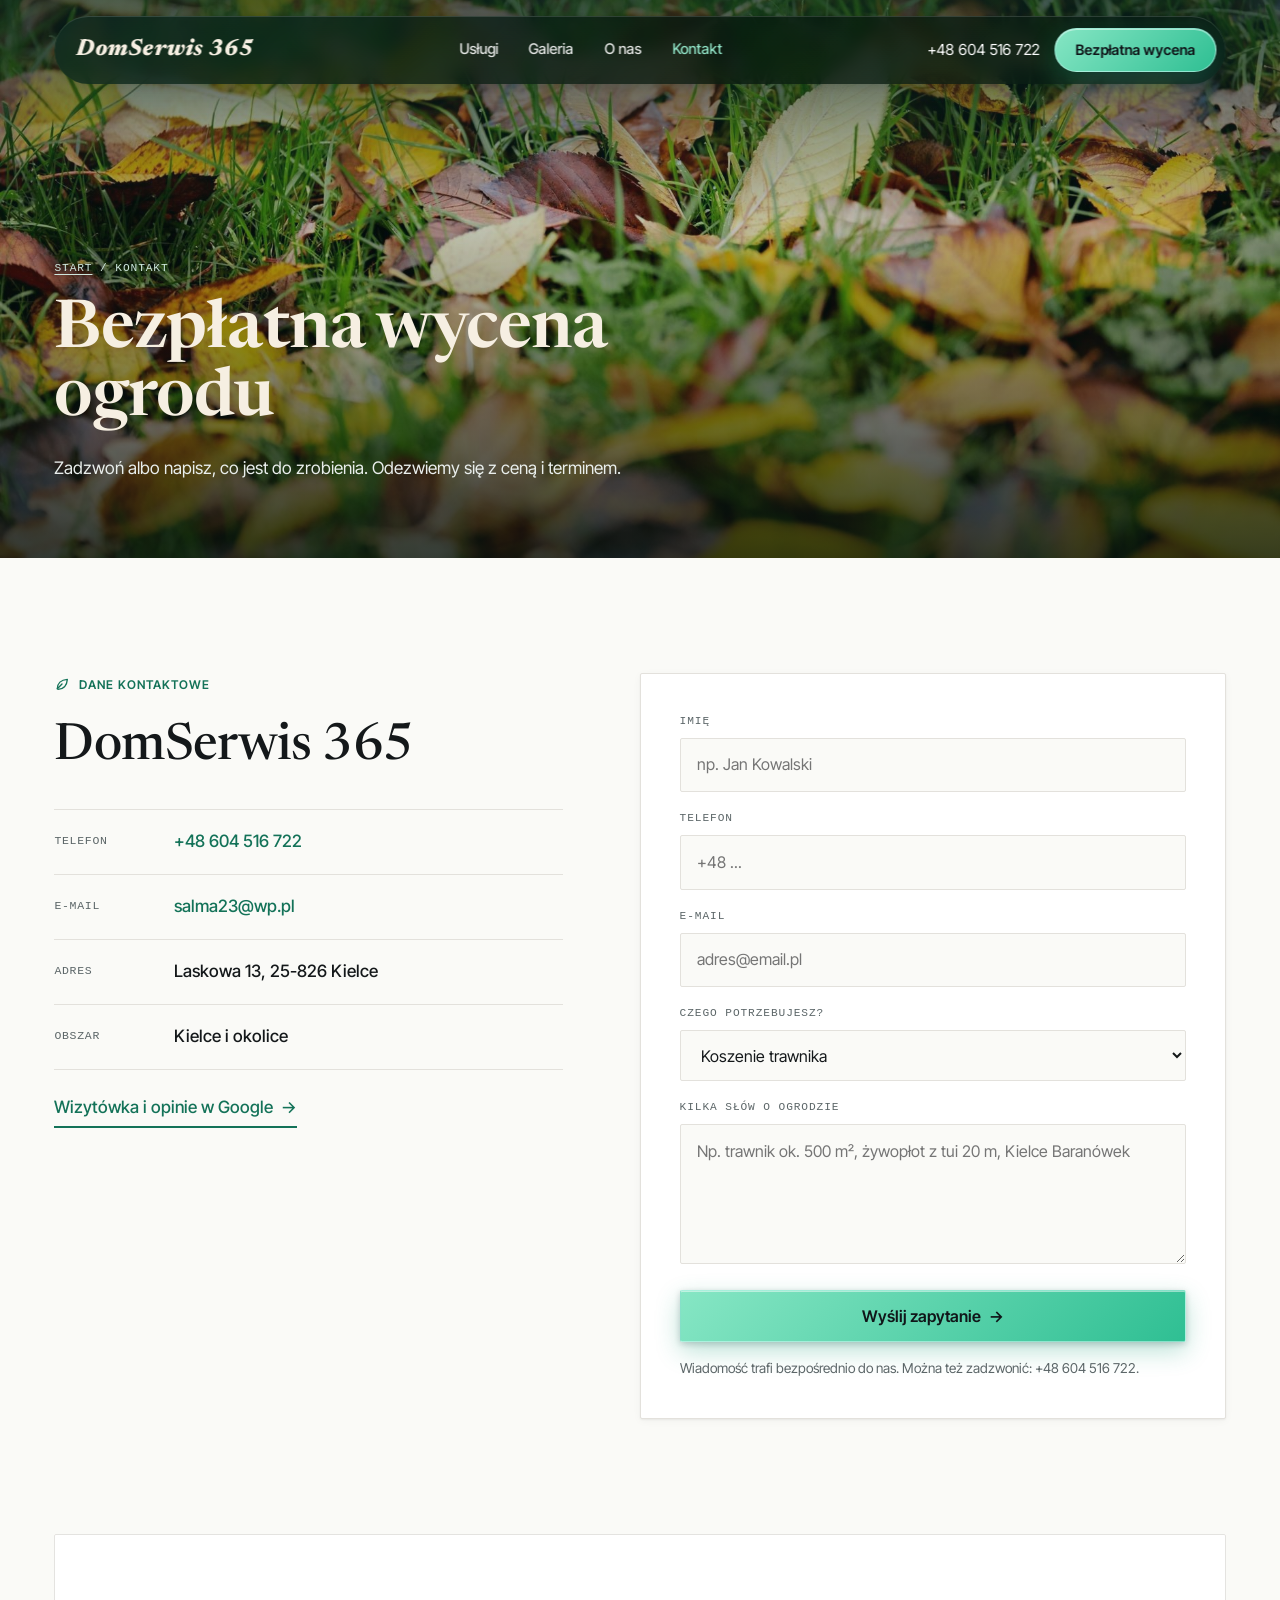
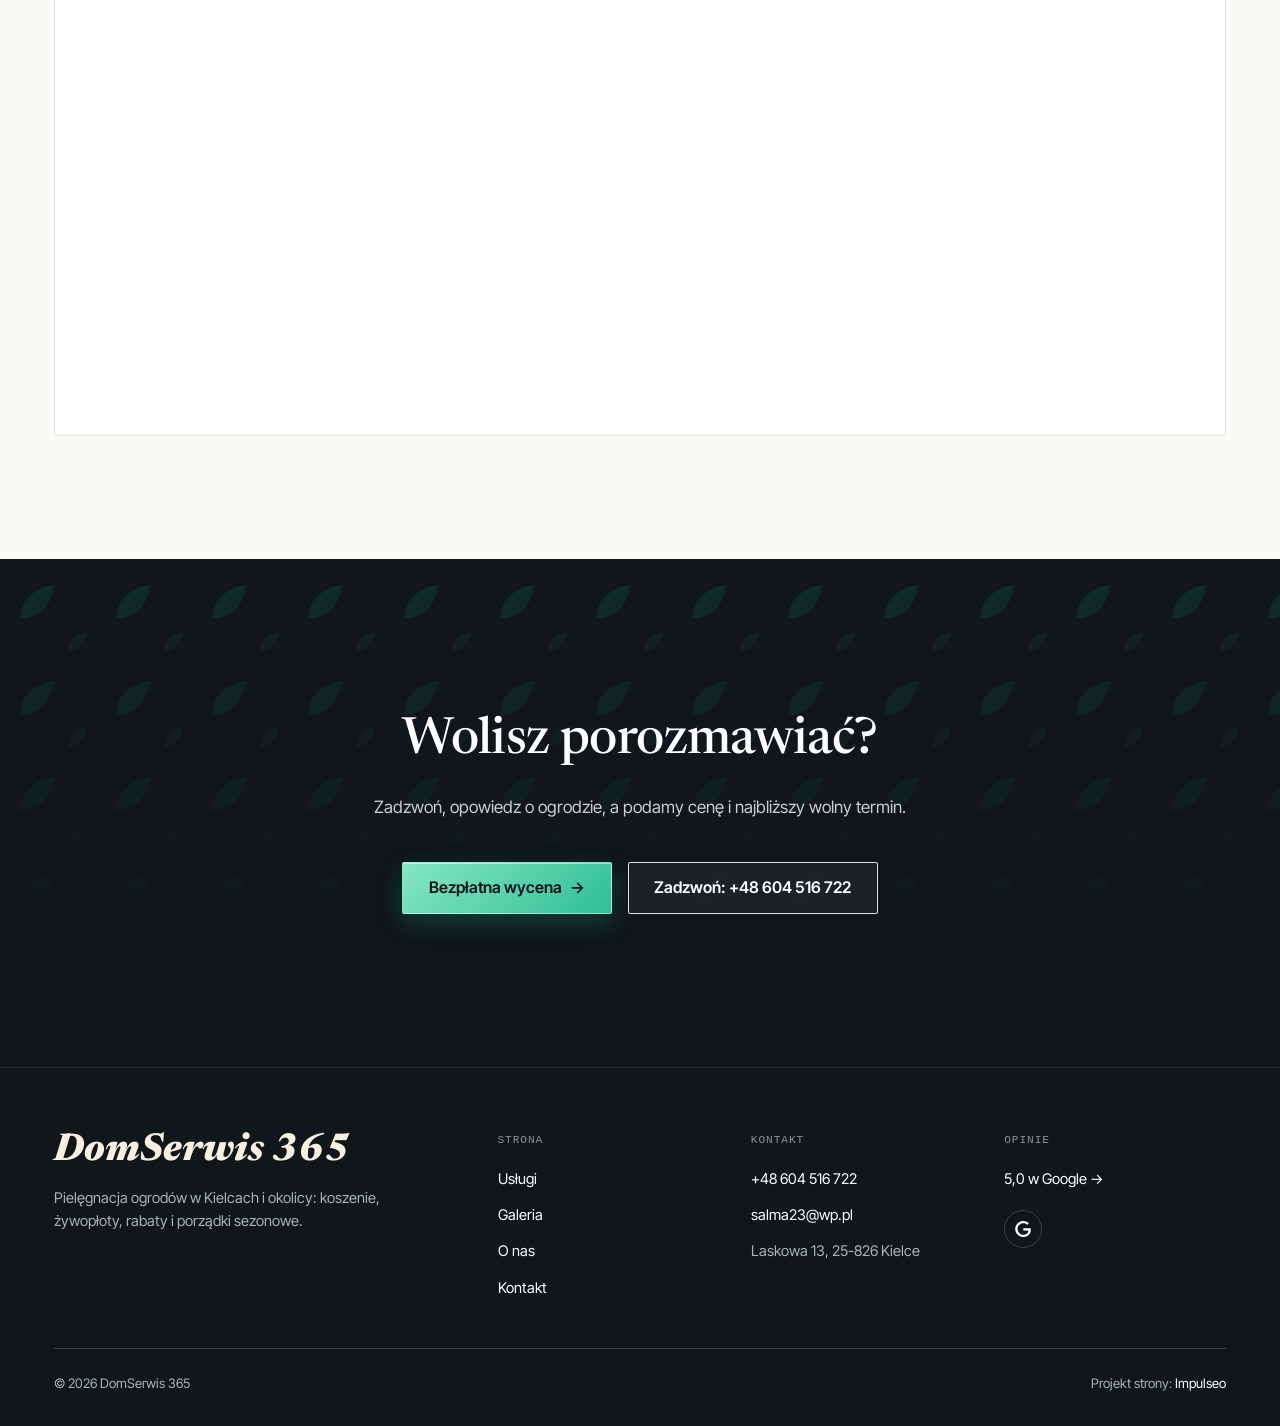
==== commit 27e90253: "[claude-edit][cmt:9bafcc78-ddf8-45a7-b27e-87520785b340] Demo przebudowane w stylu swellroofing.com p" ====
--- a/kontakt.html
+++ b/kontakt.html
@@ -3,117 +3,113 @@
 <head>
 <meta charset="UTF-8">
 <meta name="viewport" content="width=device-width, initial-scale=1.0">
-<title>Kontakt - DomSerwis 365</title>
-<meta name="description" content="Kontakt DomSerwis 365 - Laskowa 13, 25-826 Kielce">
-<link rel="canonical" href="https://kris20032.github.io/domserwis-365/kontakt.html">
+<title>Kontakt - DomSerwis 365 · Kielce</title>
+<meta name="description" content="DomSerwis 365 - pielęgnacja ogrodów w Kielcach i okolicy: koszenie trawników, przycinanie żywopłotów i krzewów, rabaty, porządki sezonowe. Bezpłatna wycena: 604 516 722.">
+<link rel="canonical" href="https://impulseo-pl.github.io/domserwis-365/kontakt.html">
 <meta name="robots" content="noindex, nofollow">
+<meta name="theme-color" content="#101619">
 <meta property="og:type" content="website">
 <meta property="og:locale" content="pl_PL">
 <meta property="og:site_name" content="DomSerwis 365">
-<meta property="og:title" content="Kontakt - DomSerwis 365">
-<meta property="og:description" content="Kontakt DomSerwis 365 - Laskowa 13, 25-826 Kielce">
-<meta property="og:url" content="https://kris20032.github.io/domserwis-365/kontakt.html">
-<meta property="og:image" content="https://kris20032.github.io/domserwis-365/img/og.jpg">
+<meta property="og:title" content="Kontakt - DomSerwis 365 · Kielce">
+<meta property="og:description" content="DomSerwis 365 - pielęgnacja ogrodów w Kielcach i okolicy: koszenie trawników, przycinanie żywopłotów i krzewów, rabaty, porządki sezonowe. Bezpłatna wycena: 604 516 722.">
+<meta property="og:url" content="https://impulseo-pl.github.io/domserwis-365/kontakt.html">
+<meta property="og:image" content="https://impulseo-pl.github.io/domserwis-365/img/og.jpg">
 <meta property="og:image:width" content="1200">
 <meta property="og:image:height" content="630">
 <meta name="twitter:card" content="summary_large_image">
+<script type="application/ld+json">{"@context":"https://schema.org","@type":"LocalBusiness","name":"DomSerwis 365","url":"https://impulseo-pl.github.io/domserwis-365/","telephone":"+48604516722","email":"salma23@wp.pl","image":"https://impulseo-pl.github.io/domserwis-365/img/og.jpg","address":{"@type":"PostalAddress","streetAddress":"Laskowa 13","postalCode":"25-826","addressLocality":"Kielce","addressCountry":"PL"},"areaServed":"Kielce","aggregateRating":{"@type":"AggregateRating","ratingValue":"5","reviewCount":"3"},"sameAs":["https://maps.google.com/?cid=12738530790801094435"]}</script>
 <link rel="preconnect" href="https://fonts.googleapis.com">
 <link rel="preconnect" href="https://fonts.gstatic.com" crossorigin>
-<link href="https://fonts.googleapis.com/css2?family=Space+Grotesk:wght@500;600;700&family=DM+Sans:opsz,wght@9..40,400;9..40,500;9..40,600&display=swap" rel="stylesheet">
-<link rel="stylesheet" href="assets/styles.css?v=c9c92ebf">
+<link href="https://fonts.googleapis.com/css2?family=Inter+Tight:wght@400;500;600;700&amp;family=Newsreader:ital,opsz,wght@0,6..72,400..800;1,6..72,400..800&amp;display=swap" rel="stylesheet">
+<link rel="stylesheet" href="assets/styles.css?v=sw1">
 </head>
-<body>
-
-<header class="nav">
-  <div class="wrap nav-inner">
-    <a class="brand" href="index.html"><span class="name">DomSerwis 365</span><span class="sub">Kielce</span></a>
-    <nav class="nav-links">
-      <a href="oferta.html">Oferta</a>
-      <a href="realizacje.html">Realizacje</a>
-      <a href="o-nas.html">O nas</a>
-      <a href="kontakt.html" class="active" aria-current="page">Kontakt</a>
-      <a href="tel:+48604516722" class="btn btn-accent">Zadzwoń +48 604 516 722</a>
-    </nav>
-    <button class="nav-toggle" aria-label="Menu"><span></span><span></span><span></span></button>
+<body class="page-inner">
+<header class="float-nav" aria-label="Nawigacja">
+  <a class="brand" href="index.html">DomSerwis 365</a>
+  <nav class="links"><a href="oferta.html">Usługi</a><a href="realizacje.html">Galeria</a><a href="o-nas.html">O nas</a><a href="kontakt.html" aria-current="page">Kontakt</a></nav>
+  <div class="right">
+    <a class="phone" href="tel:+48604516722">+48 604 516 722</a>
+    <a class="btn btn-accent btn-pill" href="kontakt.html">Bezpłatna wycena</a>
+    <button class="menu-btn" type="button" data-menu-open aria-label="Otwórz menu">Menu</button>
   </div>
 </header>
+<div class="mobile-menu" role="dialog" aria-label="Menu">
+  <div class="mm-top"><span class="mm-title">DomSerwis 365</span><button class="menu-btn" style="display:inline-flex" type="button" data-menu-close>Zamknij</button></div>
+  <nav><a href="index.html">Start <span class="arr">→</span></a><a href="oferta.html">Usługi <span class="arr">→</span></a><a href="realizacje.html">Galeria <span class="arr">→</span></a><a href="o-nas.html">O nas <span class="arr">→</span></a><a href="kontakt.html">Kontakt <span class="arr">→</span></a></nav>
+  <div class="mm-cta"><a class="btn btn-accent" href="kontakt.html">Bezpłatna wycena</a><a class="btn btn-outline-light" href="tel:+48604516722">Zadzwoń +48 604 516 722</a></div>
+</div>
 
 <main>
 <section class="pagehead">
-  <img src="img/g7.jpg" alt="DomSerwis 365 - Zapytaj o wycenę" width="1880" height="1253" decoding="async">
+  <img src="img/head-kontakt.jpg" alt="Bezpłatna wycena ogrodu" width="1880" height="1254" fetchpriority="high" decoding="async">
   <div class="wrap">
-    <span class="eyebrow">Kontakt</span>
-    <h1>Zapytaj o wycenę</h1>
-    <p>Odpowiemy na pytania i przygotujemy wycenę.</p>
+    <div class="crumbs"><a href="index.html">Start</a> / Kontakt</div>
+    <h1>Bezpłatna wycena ogrodu</h1>
+    <p>Zadzwoń albo napisz, co jest do zrobienia. Odezwiemy się z ceną i terminem.</p>
   </div>
 </section>
-<section>
+
+<section class="sec bg-paper">
   <div class="wrap contact-grid">
     <div class="reveal">
-      <span class="eyebrow">Dane kontaktowe</span>
-      <h2 style="margin:var(--space-4) 0 var(--space-6)">DomSerwis 365</h2>
+      <span class="eyebrow"><svg viewBox="0 0 24 24" aria-hidden="true"><path d="M5 19c0-8 5.5-13.5 15-14-.6 9.4-6 15-14 15" fill="none" stroke="currentColor" stroke-width="2" stroke-linecap="round" stroke-linejoin="round"/><path d="M5 19l7-7" fill="none" stroke="currentColor" stroke-width="2" stroke-linecap="round"/></svg>Dane kontaktowe</span>
+      <h2>DomSerwis 365</h2>
       <div class="info-list">
-        <div class="info-row"><div class="ic"><svg class="ico-tel" width="16" height="16" viewBox="0 0 24 24" fill="none" aria-hidden="true"><path d="M6.6 10.8a15.5 15.5 0 0 0 6.6 6.6l2.2-2.2a1 1 0 0 1 1-.24 11.4 11.4 0 0 0 3.6.58 1 1 0 0 1 1 1V20a1 1 0 0 1-1 1A17 17 0 0 1 3 4a1 1 0 0 1 1-1h3.5a1 1 0 0 1 1 1c0 1.25.2 2.46.58 3.6a1 1 0 0 1-.25 1l-2.23 2.2Z" fill="currentColor"/></svg></div><div><div class="lbl">Telefon</div><a class="val" href="tel:+48604516722">+48 604 516 722</a></div></div>
-        <div class="info-row"><div class="ic"><svg class="ico-mail" width="16" height="16" viewBox="0 0 24 24" fill="none" aria-hidden="true"><rect x="3.2" y="5.5" width="17.6" height="13" rx="1.6" stroke="currentColor" stroke-width="1.6"/><path d="M4 7l8 6 8-6" stroke="currentColor" stroke-width="1.6" stroke-linecap="round" stroke-linejoin="round"/></svg></div><div><div class="lbl">E-mail</div><a class="val" href="mailto:salma23@wp.pl">salma23@wp.pl</a></div></div>
-        <div class="info-row"><div class="ic"><svg class="ico-pin" width="16" height="16" viewBox="0 0 24 24" fill="none" aria-hidden="true"><path d="M12 21s7-6.1 7-11.5A7 7 0 0 0 5 9.5C5 14.9 12 21 12 21Z" stroke="currentColor" stroke-width="1.6" fill="none"/><circle cx="12" cy="9.5" r="2.4" fill="currentColor"/></svg></div><div><div class="lbl">Adres</div><div class="val">Laskowa 13, 25-826 Kielce</div></div></div>
+        <div class="info-row"><span class="mono">Telefon</span><a class="val" href="tel:+48604516722">+48 604 516 722</a></div>
+        <div class="info-row"><span class="mono">E-mail</span><a class="val" href="mailto:salma23@wp.pl">salma23@wp.pl</a></div>
+        <div class="info-row"><span class="mono">Adres</span><span class="val">Laskowa 13, 25-826 Kielce</span></div>
+        <div class="info-row"><span class="mono">Obszar</span><span class="val">Kielce i okolice</span></div>
       </div>
+      <p style="margin-top:1.5rem"><a class="link-arrow" href="https://maps.google.com/?cid=12738530790801094435&amp;g_mp=Cidnb29nbGUubWFwcy5wbGFjZXMudjEuUGxhY2VzLlNlYXJjaFRleHQQAhgEIAA" target="_blank" rel="noopener">Wizytówka i opinie w Google <span class="arr">→</span></a></p>
     </div>
     <div class="reveal">
       <form class="form" action="https://formsubmit.co/salma23@wp.pl" method="POST">
         <input type="hidden" name="_subject" value="Zapytanie ze strony DomSerwis 365">
         <input type="hidden" name="_captcha" value="false">
         <input type="hidden" name="_template" value="table">
-        <div class="fld"><label for="name">Imię / firma</label><input id="name" name="name" type="text" placeholder="np. Jan Kowalski" required></div>
-        <div class="fld"><label for="email">E-mail</label><input id="email" name="email" type="email" placeholder="adres@email.pl" required></div>
-        <div class="fld"><label for="phone">Telefon</label><input id="phone" name="phone" type="tel" placeholder="+48 ..."></div>
-        <div class="fld"><label for="msg">Czego dotyczy zapytanie?</label><textarea id="msg" name="message" placeholder="Napisz krótko, w czym możemy pomóc" required></textarea></div>
-        <button type="submit" class="btn btn-accent" style="width:100%;justify-content:center">Wyślij zapytanie <span class="arr">→</span></button>
+        <div class="fld"><label for="name">Imię</label><input id="name" name="name" type="text" placeholder="np. Jan Kowalski" required></div>
+        <div class="fld"><label for="phone">Telefon</label><input id="phone" name="phone" type="tel" placeholder="+48 ..." required></div>
+        <div class="fld"><label for="email">E-mail</label><input id="email" name="email" type="email" placeholder="adres@email.pl"></div>
+        <div class="fld"><label for="usluga">Czego potrzebujesz?</label><select id="usluga" name="usluga"><option>Koszenie trawnika</option><option>Zarośnięta działka</option><option>Żywopłot lub krzewy</option><option>Rabaty</option><option>Porządki sezonowe</option><option>Stała opieka nad ogrodem</option></select></div>
+        <div class="fld"><label for="msg">Kilka słów o ogrodzie</label><textarea id="msg" name="message" placeholder="Np. trawnik ok. 500 m², żywopłot z tui 20 m, Kielce Baranówek" required></textarea></div>
+        <button type="submit" class="btn btn-accent" style="width:100%">Wyślij zapytanie <span class="arr">→</span></button>
         <p class="note">Wiadomość trafi bezpośrednio do nas. Można też zadzwonić: +48 604 516 722.</p>
       </form>
     </div>
   </div>
 </section>
-<section style="padding-top:0">
+<section class="sec bg-paper" style="padding-top:0">
   <div class="wrap reveal">
-    <iframe class="map" title="DomSerwis 365 - Kielce" src="https://maps.google.com/maps?q=50.8378272%2C20.5356446&z=15&output=embed" loading="lazy" referrerpolicy="no-referrer-when-downgrade"></iframe>
+    <iframe class="map" style="aspect-ratio:21/9" title="DomSerwis 365 - Kielce" src="https://maps.google.com/maps?q=50.8378272%2C20.5356446&amp;z=14&amp;output=embed" loading="lazy" referrerpolicy="no-referrer-when-downgrade"></iframe>
   </div>
 </section>
+<section class="cta">
+  <div class="wrap reveal">
+    <h2>Wolisz porozmawiać?</h2>
+    <p>Zadzwoń, opowiedz o ogrodzie, a podamy cenę i najbliższy wolny termin.</p>
+    <div class="acts"><a class="btn btn-accent" href="kontakt.html">Bezpłatna wycena <span class="arr">→</span></a><a class="btn btn-outline-light" href="tel:+48604516722">Zadzwoń: +48 604 516 722</a></div>
+  </div>
+</section>
+
 </main>
-
 <footer>
   <div class="wrap">
     <div class="foot-grid">
       <div class="foot-brand">
         <div class="name">DomSerwis 365</div>
-        <p>Pierzemy kanapy, narożniki i materace u Ciebie w domu, a na zewnątrz kosimy trawę i przycinamy żywopłoty. Kielce i okolice.</p>
+        <p>Pielęgnacja ogrodów w Kielcach i okolicy: koszenie, żywopłoty, rabaty i porządki sezonowe.</p>
       </div>
-      <div class="foot-col">
-        <h4>Nawigacja</h4>
-        <a href="oferta.html">Oferta</a>
-        <a href="realizacje.html">Realizacje</a>
-        <a href="o-nas.html">O nas</a>
-        <a href="kontakt.html">Kontakt</a>
-      </div>
-      <div class="foot-col">
-        <h4>Kontakt</h4>
-        <a href="tel:+48604516722">+48 604 516 722</a>
-        <a href="mailto:salma23@wp.pl">salma23@wp.pl</a>
-        <p>Laskowa 13, 25-826 Kielce</p>
-        <a href="https://maps.google.com/?cid=12738530790801094435&g_mp=Cidnb29nbGUubWFwcy5wbGFjZXMudjEuUGxhY2VzLlNlYXJjaFRleHQQAhgEIAA" target="_blank" rel="noopener">Jak dojechać →</a>
-      <div class="foot-soc">
-        <a class="soc" href="https://maps.google.com/?cid=12738530790801094435&g_mp=Cidnb29nbGUubWFwcy5wbGFjZXMudjEuUGxhY2VzLlNlYXJjaFRleHQQAhgEIAA" target="_blank" rel="noopener" aria-label="Google - DomSerwis 365"><svg viewBox="0 0 24 24" aria-hidden="true" focusable="false"><path d="M12.48 10.92v3.28h7.84c-.24 1.84-.853 3.187-1.787 4.133-1.147 1.147-2.933 2.4-6.053 2.4-4.827 0-8.6-3.893-8.6-8.72s3.773-8.72 8.6-8.72c2.6 0 4.507 1.027 5.907 2.347l2.307-2.307C18.747 1.44 16.133 0 12.48 0 5.867 0 .307 5.387.307 12s5.56 12 12.173 12c3.573 0 6.267-1.173 8.373-3.36 2.16-2.16 2.84-5.213 2.84-7.667 0-.76-.053-1.467-.173-2.053H12.48z" fill="currentColor"/></svg></a>
-      </div>
-      </div>
+      <div class="foot-col"><h4>Strona</h4><a href="oferta.html">Usługi</a><a href="realizacje.html">Galeria</a><a href="o-nas.html">O nas</a><a href="kontakt.html">Kontakt</a></div>
+      <div class="foot-col"><h4>Kontakt</h4><a href="tel:+48604516722">+48 604 516 722</a><a href="mailto:salma23@wp.pl">salma23@wp.pl</a><span>Laskowa 13, 25-826 Kielce</span></div>
+      <div class="foot-col"><h4>Opinie</h4><a href="https://maps.google.com/?cid=12738530790801094435&amp;g_mp=Cidnb29nbGUubWFwcy5wbGFjZXMudjEuUGxhY2VzLlNlYXJjaFRleHQQAhgEIAA" target="_blank" rel="noopener">5,0 w Google <span class="arr">→</span></a>
+        <div class="foot-soc"><a class="soc" href="https://maps.google.com/?cid=12738530790801094435&amp;g_mp=Cidnb29nbGUubWFwcy5wbGFjZXMudjEuUGxhY2VzLlNlYXJjaFRleHQQAhgEIAA" target="_blank" rel="noopener" aria-label="Google - DomSerwis 365"><svg viewBox="0 0 24 24" aria-hidden="true" focusable="false"><path d="M12.48 10.92v3.28h7.84c-.24 1.84-.853 3.187-1.787 4.133-1.147 1.147-2.933 2.4-6.053 2.4-4.827 0-8.6-3.893-8.6-8.72s3.773-8.72 8.6-8.72c2.6 0 4.507 1.027 5.907 2.347l2.307-2.307C18.747 1.44 16.133 0 12.48 0 5.867 0 .307 5.387.307 12s5.56 12 12.173 12c3.573 0 6.267-1.173 8.373-3.36 2.16-2.16 2.84-5.213 2.84-7.667 0-.76-.053-1.467-.173-2.053H12.48z" fill="currentColor"/></svg></a></div></div>
     </div>
-    <div class="foot-bot">
-      <span>© 2026 DomSerwis 365</span>
-      <span>Projekt strony: <a class="foot-credit" href="https://impulseo.pl" target="_blank" rel="noopener">Impulseo</a></span>
-    </div>
+    <div class="foot-bot"><span>© 2026 DomSerwis 365</span><span>Projekt strony: <a class="foot-credit" href="https://impulseo.pl" target="_blank" rel="noopener">Impulseo</a></span></div>
   </div>
 </footer>
-<div class="sticky-call"><a class="sc-call" href="tel:+48604516722"><svg class="ico-tel" width="16" height="16" viewBox="0 0 24 24" fill="none" aria-hidden="true"><path d="M6.6 10.8a15.5 15.5 0 0 0 6.6 6.6l2.2-2.2a1 1 0 0 1 1-.24 11.4 11.4 0 0 0 3.6.58 1 1 0 0 1 1 1V20a1 1 0 0 1-1 1A17 17 0 0 1 3 4a1 1 0 0 1 1-1h3.5a1 1 0 0 1 1 1c0 1.25.2 2.46.58 3.6a1 1 0 0 1-.25 1l-2.23 2.2Z" fill="currentColor"/></svg> Zadzwoń</a><a class="sc-quote" href="kontakt.html">Zapytaj o termin</a></div>
+<div class="sticky-call"><a class="sc-call" href="tel:+48604516722"><svg width="16" height="16" viewBox="0 0 24 24" fill="none" aria-hidden="true"><path d="M6.6 10.8a15.5 15.5 0 0 0 6.6 6.6l2.2-2.2a1 1 0 0 1 1-.24 11.4 11.4 0 0 0 3.6.58 1 1 0 0 1 1 1V20a1 1 0 0 1-1 1A17 17 0 0 1 3 4a1 1 0 0 1 1-1h3.5a1 1 0 0 1 1 1c0 1.25.2 2.46.58 3.6a1 1 0 0 1-.25 1l-2.23 2.2Z" fill="currentColor"/></svg> Zadzwoń</a><a class="sc-quote" href="kontakt.html">Bezpłatna wycena</a></div>
 <div class="demo-wazne" data-do="2026-11-19" data-cykl="3" hidden><svg class="dw-ico" width="13" height="13" viewBox="0 0 24 24" fill="none" aria-hidden="true"><circle cx="12" cy="12" r="8.6" stroke="currentColor" stroke-width="1.8"/><path d="M12 7.2V12l3.3 2" stroke="currentColor" stroke-width="1.8" stroke-linecap="round"/></svg><span class="dw-txt"></span></div>
-
 <script src="assets/main.js"></script>
 </body>
 </html>
--- a/assets/styles.css
+++ b/assets/styles.css
@@ -1,1858 +1,433 @@
-/* ============================================================
-   STOLBASZ — premium, architektoniczny B2B fit-out
-   Jasna paleta, zero brązu. System wg premium-web-craft.
-   Projekt strony: Impulseo (impulseo.pl)
-   ============================================================ */
-
+/* DomSerwis 365 - demo w stylu "editorial contractor": papier + atrament + zielony akcent,
+   szeryfowe nagłówki (Newsreader), bezszeryfowy tekst (Inter Tight), etykiety mono. */
 :root{
-  /* PALETA — jasna, architektoniczna, chłodna */
-  --paper:#F4F6F8;          /* główne tło */
-  --paper-2:#E7EBEF;        /* sekcje alternatywne (chłodny jasny szary) */
-  --paper-3:#E7EBEF;        /* delikatne wypełnienia */
-  --ink:#15212E;            /* tekst główny — chłodny grafit */
-  --ink-soft:#243443;       /* nagłówki drugorzędne */
-  --muted:#6B7785;          /* tekst poboczny */
-  --line:rgba(21,33,46,.12);/* hairline */
-  --accent:#E8A317;         /* stonowany petrol-slate — jedyny akcent */
-  --accent-d:#C9870C;
-  --accent-soft:rgba(232,163,23,.10);
-  --dark:#15212E;           /* sekcje ciemne (stopka/CTA) */
-
-  /* HOVER ZDJĘĆ — JEDEN standard dla całego silnika (decyzja K. 04.08.2026, artefakt z wariantami).
-     AKTUALNE (K.+Szymon 09.08.2026, wybór z artefaktu 6 wariantów): zoom 1.05 przy 1.4s -
-     przy tak długim czasie mocniejszy kadr NIE skacze, tylko „oddycha". Poprzedni standard
-     (1.02 / .55s z 04.08) odbierany jako dynamiczny i szybki.
-     Spoczynek lekko przygaszony, ale TYLKO tam, gdzie jest mysz (@media hover:hover) —
-     na telefonie zdjęcia zostają w pełnej jasności. */
-  --img-zoom:1.05;                   /* K.+Szymon 09.08: wariant F z artefaktu porównawczego */
-  --img-rest:brightness(.95) saturate(.99);
-  --img-hot:brightness(1.06) saturate(1.05);
-  --img-dur:1.4s;                    /* K.+Szymon 09.08 (wariant F): powoli = elegancko */
-  --img-ease:cubic-bezier(.16,.84,.44,1);  /* miękki ogon, efekt „oddychania" */
-
-  /* ODSTĘPY — skala 4/8 */
-  --space-1:4px; --space-2:8px; --space-3:12px; --space-4:16px; --space-5:24px;
-  --space-6:32px; --space-7:48px; --space-8:64px; --space-9:96px; --space-10:128px;
-
-  /* TYPOGRAFIA — fluid clamp() (skala podbita 16.07.2026: większe, czytelniejsze litery — uwaga Adama) */
-  --text-sm:clamp(.9rem,.87rem + .12vw,1rem);
-  --text-base:clamp(1.08rem,1.04rem + .18vw,1.2rem);
-  --text-lg:clamp(1.24rem,1.15rem + .34vw,1.44rem);
-  --text-h3:clamp(1.34rem,1.22rem + .55vw,1.66rem);
-  --text-h2:clamp(2.1rem,1.66rem + 2.1vw,3.1rem);
-  --text-h1:clamp(2.9rem,2.1rem + 4vw,5.1rem);
-
-  /* PROMIENIE — architektoniczne, raczej ostre */
-  --r-sm:3px; --r-md:6px; --r-lg:10px;
-
-  /* RUCH */
-  --ease:cubic-bezier(.25,.46,.45,.94); --dur:.24s;
-
-  /* CIENIE — miękkie, warstwowe */
-  --sh-sm:0 1px 2px rgba(16,24,32,.04), 0 2px 8px rgba(16,24,32,.05);
-  --sh-md:0 2px 6px rgba(16,24,32,.05), 0 12px 28px -8px rgba(16,24,32,.12);
-  --sh-lg:0 6px 14px rgba(16,24,32,.07), 0 26px 56px -18px rgba(16,24,32,.22);
-
-  --hairline:1px solid var(--line);
-
-  --font-display:'Space Grotesk','Inter',sans-serif;
-  --font-body:'DM Sans','Inter',sans-serif;
+  --ink:#14181a;--ink-deep:#101619;--ink-panel:#151b1d;--ink-body:#3f4647;
+  --slate:#5c6668;--slate-soft:#8c9394;--rule-dark:#394043;
+  --paper:#fafaf7;--paper-sunken:#f4f3ef;--hairline:#e3e1dc;--white:#fff;--cream:#f6efe2;
+  --accent:#1f9e7a;--accent-d:#157a5f;--accent-text:#137258;--accent-soft:#e6f3ee;
+  --btn-grad:linear-gradient(135deg,#86e6c4,#2fbf93);
+  --btn-shadow:inset 0 1px 0 #ffffff7a,0 2px 6px #0417192e,0 9px 24px #1f9e7a4d;
+  --glass:linear-gradient(135deg,#0f2a22d6 0%,#07170fc4 58%,#0b1f18cc 100%);
+  --glass-shadow:0 1px 0 #ffffff24 inset,0 2px 8px #0417191f,0 16px 40px #04171929;
+  --f-display:"Newsreader",Georgia,serif;
+  --f-sans:"Inter Tight",system-ui,-apple-system,"Segoe UI",sans-serif;
+  --f-mono:ui-monospace,SFMono-Regular,Menlo,Consolas,monospace;
+  --container:1340px;--gutter:clamp(1.25rem,4.25vw,4.75rem);
+  --section:clamp(5rem,9vw,9rem);
+  --r-sm:2px;--r-lg:12px;
+  --shadow-e1:0 1px 2px #14181a0d,0 2px 8px #14181a0a;
+  --shadow-e2:0 4px 10px #14181a0f,0 14px 32px #14181a14;
+  --ease:cubic-bezier(.23,1,.32,1);--ease-reveal:cubic-bezier(.16,1,.3,1);
+  --nav-h:68px;
 }
-
-*{box-sizing:border-box;margin:0;padding:0}
-html{scroll-behavior:smooth}
-body{
-  font-family:var(--font-body);
-  font-size:var(--text-base);
-  line-height:1.65;
-  color:var(--ink);
-  background:var(--paper);
-  -webkit-font-smoothing:antialiased;
-  text-rendering:optimizeLegibility;
-}
-img{max-width:100%;height:auto;display:block}  /* height:auto = width/height z atrybutów trzyma proporcje (TOP#12) */
+*,*::before,*::after{box-sizing:border-box}
+html{-webkit-text-size-adjust:100%;scroll-behavior:smooth}
+body{margin:0;background:var(--paper);color:var(--ink-body);font-family:var(--f-sans);
+  font-size:clamp(1.0625rem,.9vw,1.125rem);line-height:1.6;-webkit-font-smoothing:antialiased;
+  text-rendering:optimizeLegibility}
+img{max-width:100%;display:block}
 a{color:inherit;text-decoration:none}
-
-.wrap{width:min(92%,1180px);margin-inline:auto}
-section{padding-block:clamp(52px,6.5vw,96px)}
-
-h1,h2,h3{font-family:var(--font-display);font-weight:700;line-height:1.08;letter-spacing:-.02em;color:var(--ink)}
-h1{font-size:var(--text-h1);letter-spacing:-.035em}
-h2{font-size:var(--text-h2);letter-spacing:-.025em}
-h3{font-size:var(--text-h3)}
-/* MIARA — długość wiersza. WCAG 2.2 SC 1.4.8: max 80 znaków; Butterick: 45–90.
-   68ch daje realnie 72–78 znaków polskiego tekstu, czyli z zapasem pod granicą.
-   Wcześniej limit miał TYLKO <p> — <li>, <blockquote> i <dd> nie miały żadnego,
-   i to jedyny powód, dla którego 23 bloki na dwóch oddanych stronach jadą po
-   83–106 znaków w wierszu (pomiar 07.08.2026, bramka `miara`).
-   ⚠️ Listy i definicje ograniczamy TYLKO bez klasy: `ul`/`ol` z klasą to u nas
-   układ (siatki kafli, menu), a nie tekst ciągły — tam miarę wyznacza układ. */
-/* 60ch, nie 68ch (K. 10.08): po zmianie fontów na węższe kroje (DM Sans i spółka)
-   w 68ch mieściło się ~90 znaków - bramka pikselowa słusznie zgłaszała przekroczenie
-   granicy 80. Pomiar na żywej przeglądarce: 60ch = 90 znaków, 53ch = ~78 znaków, czyli normę WCAG 1.4.8. */
-:root{ --miara:53ch }
-p{max-width:min(100%,var(--miara))}
-blockquote,
-ul:not([class])>li, ol:not([class])>li,
-dl:not([class])>dd{max-width:min(100%,var(--miara))}
-
-/* ⚠️ Świadomie BEZ wyjątku `.tile p,.card p,.svc p{max-width:none}`, choć nasuwa się sam:
-   te akapity BYŁY już ograniczone (stare `p{max-width:65ch}`), więc „wyjątek" nie odblokowałby
-   niczego nowego — tylko ROZLUŹNIŁ stan sprzed zmiany na wszystkich demach naraz.
-   `figcaption` żadna z reguł wyżej nie dotyczy, więc też nie potrzebuje zwolnienia. */
-
-/* ŁAMANIE. `balance` wyrównuje długości wierszy w nagłówku, `pretty` pilnuje ostatniego
-   wiersza akapitu, żeby nie został w nim jeden wyraz. Obsługiwane od Chrome 117 /
-   Safari 17.5; starsze przeglądarki po prostu ignorują tę własność.
-   `text-wrap:pretty` nie występowało dotąd ANI RAZ w silniku ani w repo klientów. */
-h1,h2,h3,.lead,.lede{text-wrap:balance}
-p,li,blockquote,dd{text-wrap:pretty}
-
-.eyebrow{
-  font-family:var(--font-body);
-  font-size:var(--text-sm);
-  font-weight:600;
-  letter-spacing:.18em;
-  text-transform:uppercase;
-  color:var(--accent);
-  display:inline-flex;align-items:center;gap:var(--space-3);
-}
-/* flex:none + margin-top = kreska trzyma się PIERWSZEJ linii. Wcześniej align-items:center
-   centrowało ją względem całego bloku i przy zawinięciu (długi kicker typu
-   „…WNĘTRZ · LESZNO · OD 2019") druga linia lądowała z brzydkim wcięciem. */
-.eyebrow{align-items:flex-start}
-.eyebrow>*,.eyebrow{text-wrap:balance}   /* dlugi kicker lamal sie na sierote typu samo „2019" w drugiej linii */
-.eyebrow::before{content:"";width:28px;height:1px;background:var(--accent);display:inline-block;flex:none;margin-top:.62em}
-
-.muted{color:var(--muted)}
-.lead{font-size:var(--text-lg);line-height:1.55;color:var(--ink-soft);max-width:50ch}
-
-/* ---------- BUTTONS ---------- */
-.btn{
-  display:inline-flex;align-items:center;gap:var(--space-2);
-  font-weight:600;font-size:var(--text-sm);letter-spacing:.02em;
-  padding:var(--space-4) var(--space-6);
-  border-radius:var(--r-sm);
-  transition:transform var(--dur) var(--ease),box-shadow var(--dur) var(--ease),background var(--dur) var(--ease);
-  cursor:pointer;border:1px solid transparent;
-}
-.btn-accent{background:var(--accent);color:#fff;box-shadow:var(--sh-sm)}
-.btn-accent:hover{background:var(--accent-d);transform:translateY(-2px);box-shadow:var(--sh-md)}
-.btn-accent:active{transform:translateY(0);box-shadow:var(--sh-sm)}
-.btn-ghost{background:transparent;color:var(--ink);border-color:var(--line)}
-.btn-ghost:hover{border-color:var(--accent);color:var(--accent);transform:translateY(-2px)}
-.btn-light{background:#fff;color:var(--ink);box-shadow:var(--sh-sm)}
-.btn-light:hover{transform:translateY(-2px);box-shadow:var(--sh-md)}
-.btn .arr{transition:transform var(--dur) var(--ease)}
-.btn:hover .arr{transform:translateX(4px)}
-
-/* ---------- NAV ---------- */
-.nav{
-  position:sticky;top:0;z-index:50;
-  background:color-mix(in srgb,var(--paper) 88%,transparent);
-  backdrop-filter:saturate(140%) blur(10px);
-  border-bottom:var(--hairline);
-}
-.nav-inner{display:flex;align-items:center;justify-content:space-between;gap:var(--space-5);height:72px}
-/* ANTY-NACHODZENIE (K. 05.08.2026): długa nazwa firmy + przycisk z pełnym numerem nie mieściły się w pasku
-   i flex ściskał linki PONIŻEJ ich treści - "Kontakt" wchodził na ramkę "Zadzwoń +48 ...". Teraz ustępuje
-   nazwa marki (skrót wielokropkiem), a menu i przycisk nigdy się nie kurczą ani nie zachodzą na siebie. */
-.brand{display:flex;flex-direction:column;line-height:1;min-width:0;flex:0 1 auto}
-.brand .name{font-family:var(--font-display);font-weight:800;font-size:1.35rem;letter-spacing:.04em;white-space:nowrap;overflow:hidden;text-overflow:ellipsis}
-.brand .sub{font-size:.62rem;letter-spacing:.34em;text-transform:uppercase;color:var(--muted);margin-top:5px;white-space:nowrap;overflow:hidden;text-overflow:ellipsis}
-.nav-links{display:flex;align-items:center;gap:var(--space-6);flex:0 0 auto}
-.nav-links a{font-size:var(--text-sm);font-weight:500;color:var(--ink-soft);position:relative;padding-block:4px;white-space:nowrap;transition:color var(--dur) var(--ease)}
-.nav-links a::after{content:"";position:absolute;left:0;bottom:0;width:0;height:1.5px;background:var(--accent);transition:width var(--dur) var(--ease)}
-.nav-links a:hover,.nav-links a.active{color:var(--ink)}
-.nav-links a:hover::after,.nav-links a.active::after{width:100%}
-.nav-links .btn{padding:var(--space-2) var(--space-5)}
-/* przyciski w nav: właściwy kolor (przebij .nav-links a) + bez podkreślenia */
-.nav-links a.btn-accent{color:#fff}
-.nav-links a.btn-ghost,.nav-links a.btn-light{color:var(--ink)}
-/* CTA w pasku: NIE podkreślenie spod linków menu, ale ten sam przelatujący błysk,
-   co na wszystkich innych przyciskach (zgłoszenie K. 13.08.2026 - „na hero jest efekt
-   światła przechodzącego przez przycisk, na navbarze go nie ma, a mają być identyczne").
-   Reguła `.nav-links a::after` jest silniejsza od `.btn::after`, więc trzeba jej
-   geometrię wyzerować i wpisać połysk z nazwy - samo `display:none` gasiło efekt. */
-.nav-links a.btn::after{
-  display:block;content:"";position:absolute;inset:0;z-index:-1;pointer-events:none;
-  width:auto;height:auto;border-radius:inherit;   /* kasuje geometrię podkreślenia (width:0;height:1.5px) */
-  background:linear-gradient(100deg,transparent 32%,rgba(255,255,255,.20) 50%,transparent 68%);
-  translate:-120% 0}
-@media (prefers-reduced-motion:no-preference){
-  .nav-links a.btn:hover::after{translate:120% 0;transition:translate .75s var(--mt-ease,cubic-bezier(.16,.84,.44,1))}
-}
-.nav-toggle{display:none;background:none;border:none;cursor:pointer;flex-direction:column;gap:5px;padding:8px}
-.nav-toggle span{width:24px;height:2px;background:var(--ink);transition:var(--dur)}
-/* Ciasny zakres MIĘDZY menu mobilnym a pełnym pulpitem: zbijamy odstępy i nazwę marki,
-   żeby wszystko zmieściło się naturalnie, zanim w ogóle dojdzie do skracania wielokropkiem. */
-@media(max-width:1280px) and (min-width:921px){
-  .nav-links{gap:var(--space-4)}
-  .nav-links .btn{padding:var(--space-2) var(--space-4)}
-  .brand .name{font-size:1.15rem}
-}
-
-/* ---------- HERO (split) ---------- */
-.hero{position:relative;overflow:hidden;border-bottom:var(--hairline)}
-.hero-grid{display:grid;grid-template-columns:1.05fr .95fr;gap:clamp(24px,4vw,60px);align-items:center;
-  padding-block:clamp(36px,4.5vw,64px)}
-.hero-copy .eyebrow{margin-bottom:var(--space-5)}
-.hero-copy h1{margin-bottom:var(--space-5)}
-.hero-copy .lead{margin-bottom:var(--space-7)}
-.hero-actions{display:flex;flex-wrap:wrap;gap:var(--space-4)}
-.hero-art{position:relative;aspect-ratio:4/3;border-radius:var(--r-lg);overflow:hidden;box-shadow:var(--sh-lg)}
-.hero-art img{width:100%;height:100%;object-fit:cover}
-.hero-art::after{content:"";position:absolute;inset:0;background:linear-gradient(180deg,transparent 55%,rgba(18,24,28,.28))}
-.hero-badge{position:absolute;left:var(--space-5);bottom:var(--space-5);z-index:2;
-  background:rgba(252,252,251,.94);backdrop-filter:blur(4px);
-  border-radius:var(--r-md);padding:var(--space-4) var(--space-5);box-shadow:var(--sh-md);max-width:78%}
-.hero-badge strong{display:block;font-family:var(--font-display);font-size:1rem;letter-spacing:-.01em}
-.hero-badge span{font-size:var(--text-sm);color:var(--muted)}
-
-/* ---------- HERO duży / kinowy (strona główna) ---------- */
-.hero-cine{position:relative;min-height:clamp(560px,82vh,840px);min-height:clamp(560px,82svh,840px);display:flex;align-items:center;overflow:hidden;border-bottom:var(--hairline)}
-.hero-cine>img{position:absolute;inset:0;width:100%;height:100%;object-fit:cover;z-index:0}
-.hero-cine::after{content:"";position:absolute;inset:0;z-index:1;
-  background:linear-gradient(95deg,rgba(13,18,23,.86) 0%,rgba(13,18,23,.64) 32%,rgba(13,18,23,.24) 62%,rgba(13,18,23,.04) 100%)}
-.hero-cine .wrap{position:relative;z-index:2;padding-block:var(--space-8)}
-.hero-cine .hero-copy{max-width:660px}
-.hero-cine .eyebrow{color:#fff;margin-bottom:var(--space-5)}
-.hero-cine .eyebrow::before{background:#fff}
-.hero-cine h1{color:#fff;margin-bottom:var(--space-5);font-size:clamp(2.9rem,2rem + 4.4vw,5.2rem);text-wrap:balance}
-.hero-cine .lead{color:rgba(255,255,255,.92);max-width:48ch;margin-bottom:var(--space-7)}
-.hero-cine .hero-actions{display:flex;flex-wrap:wrap;gap:var(--space-4)}
-/* NISKIE OKNO (laptop z dokiem i paskami przeglądarki ma ~700-780 px wysokości widoku):
-   H1 do 5.2rem + długi lead nie mieściły się i przyciski wypadały POD krawędź ekranu -
-   klient widział stronę bez ani jednego CTA. Skalujemy w dół, zamiast przycinać treść. */
-@media(min-width:821px) and (max-height:820px){
-  .hero-cine{min-height:clamp(520px,94svh,780px)}
-  .hero-cine .wrap{padding-block:var(--space-6)}
-  .hero-cine h1{font-size:clamp(2.2rem,1.5rem + 2.6vw,3.6rem);margin-bottom:var(--space-4)}
-  .hero-cine .eyebrow{margin-bottom:var(--space-4)}
-  .hero-cine .lead{margin-bottom:var(--space-5);max-width:44ch}
-}
-@media(max-width:680px){
-  .hero-cine{min-height:clamp(520px,76vh,640px);min-height:clamp(520px,76svh,640px);align-items:flex-end}
-  .hero-cine::after{background:linear-gradient(0deg,rgba(13,18,23,.9) 6%,rgba(13,18,23,.45) 55%,rgba(13,18,23,.25) 100%)}
-  .hero-cine .wrap{padding-bottom:var(--space-9)}
-  /* TELEFON (~90% oglądających): lead potrafił zająć 8 linii i zepchnąć CTA poza pierwszy ekran.
-     Zwężamy interlinię i skalę - treści nie ucinamy, bo to ona sprzedaje. */
-  .hero-cine .lead{font-size:.98rem;line-height:1.5;margin-bottom:var(--space-5)}
-  .hero-cine .eyebrow{font-size:.72rem;letter-spacing:.13em;margin-bottom:var(--space-4)}
-  .hero-cine .eyebrow::before{width:20px}
-  .hero-cine h1{margin-bottom:var(--space-4)}
-}
-
-/* full-bleed hero variant (podstrony) */
-.pagehead{position:relative;min-height:46vh;min-height:46svh;display:flex;align-items:flex-end;overflow:hidden;border-bottom:var(--hairline)}
-.pagehead img{position:absolute;inset:0;width:100%;height:100%;object-fit:cover}
-/* 10.08.2026 (decyzja K.): mocniejsze przyciemnienie + cień pod tekstem. Bramka mierzyła na
-   nagłówkach podstron 3,38-3,43:1 przy wymaganych 4,5 — jasne zdjęcie (hala, śnieg, niebo)
-   podchodziło pod biały tekst. Zdjęcia klientów są różne, więc kontrast musi dawać WARSTWA,
-   a nie szczęśliwy dobór kadru. */
-.pagehead::after{content:"";position:absolute;inset:0;background:linear-gradient(180deg,rgba(18,24,28,.40),rgba(18,24,28,.76))}
-.pagehead .wrap{position:relative;z-index:2;padding-block:var(--space-9);color:#fff}
-.pagehead h1{color:#fff;max-width:18ch;text-shadow:0 2px 16px rgba(0,0,0,.55)}
-.pagehead .eyebrow{color:#fff}
-.pagehead .eyebrow::before{background:#fff}
-.pagehead p{color:rgba(255,255,255,.92);margin-top:var(--space-4);max-width:54ch;text-shadow:0 1px 12px rgba(0,0,0,.5)}
-
-/* ---------- STRIP (pasek skrótów / liczby) ---------- */
-.strip{background:var(--dark);color:#fff}
-/* PASEK HASEŁ — standard 04.08.2026 (decyzja K.): 5 haseł w JEDNYM rzędzie, tekst WYŚRODKOWANY,
-   węższe marginesy boczne niż reszta strony (pasek ma iść szerzej), równe wysokości kolumn. */
-.strip .wrap{width:min(96%,1440px);display:grid;grid-template-columns:repeat(5,1fr);
-  gap:var(--space-5);padding-block:var(--space-7);align-items:stretch}
-.strip .item .k{font-family:var(--font-display);font-size:clamp(1.05rem,.82rem + .85vw,1.55rem);
-  font-weight:800;letter-spacing:-.02em;color:#fff;line-height:1.18;text-wrap:balance}
-.strip .item .v{font-size:var(--text-sm);color:rgba(255,255,255,.66);margin-top:var(--space-2);line-height:1.4}
-.strip .item{border-left:2px solid var(--accent);padding-inline:var(--space-4);
-  text-align:center;display:flex;flex-direction:column;justify-content:center}
-/* liczba kolumn = liczba haseł, żeby ostatnie nie zostawało samo w drugim rzędzie.
-   Klasę n-N nadaje multipage.py; domyślnie (bez klasy) pasek jest 5-kolumnowy. */
-.strip.n-2 .wrap{grid-template-columns:repeat(2,1fr)}
-.strip.n-3 .wrap{grid-template-columns:repeat(3,1fr)}
-.strip.n-4 .wrap{grid-template-columns:repeat(4,1fr);gap:var(--space-6)}
-.strip.n-4 .item .k{font-size:clamp(1.3rem,1rem + 1.1vw,2rem)}
-.strip.n-6 .wrap{grid-template-columns:repeat(6,1fr);gap:var(--space-4)}
-.strip.n-6 .item .k{font-size:clamp(.98rem,.8rem + .7vw,1.35rem)}
-/* równe łamanie: zamiast "długa linia + jedno słowo" obie linie zbliżonej długości */
-.strip .item .k{text-wrap:balance}
-
-/* ---------- SECTION HEAD ---------- */
-.head{max-width:48rem;margin-bottom:var(--space-8)}
-.head.center{margin-inline:auto;text-align:center}
-.head .eyebrow{margin-bottom:var(--space-4)}
-.head h2{margin-bottom:var(--space-4)}
-.head p{color:var(--muted);font-size:var(--text-lg);line-height:1.55}
-.head.center p{margin-inline:auto}
-
-/* ---------- INTRO SPLIT ---------- */
-.split{display:grid;grid-template-columns:.92fr 1.08fr;gap:clamp(28px,5vw,80px);align-items:center}
-.split.rev{grid-template-columns:1.08fr .92fr}
-.split.rev .split-art{order:-1}
-.split-art{position:relative;aspect-ratio:5/4;border-radius:var(--r-lg);overflow:hidden;box-shadow:var(--sh-lg)}
-.split-art img{width:100%;height:100%;object-fit:cover}
-.split-copy h2{margin-bottom:var(--space-5)}
-.split-copy p+p{margin-top:var(--space-4)}
-.split-copy .btn{margin-top:var(--space-6)}
-
-/* ---------- SERVICES (zakres) ---------- */
-.svc-grid{display:grid;grid-template-columns:repeat(auto-fit,minmax(280px,1fr));gap:var(--space-5)}
-.svc{background:#fff;border:var(--hairline);border-radius:var(--r-md);padding:var(--space-7) var(--space-6);
-  transition:transform var(--dur) var(--ease),box-shadow var(--dur) var(--ease),border-color var(--dur) var(--ease);
-  position:relative;overflow:hidden}
-.svc::before{content:"";position:absolute;left:0;top:0;width:3px;height:0;background:var(--accent);transition:height var(--dur) var(--ease)}
-.svc:hover{transform:translateY(-4px);box-shadow:var(--sh-md);border-color:transparent}
-.svc:hover::before{height:100%}
-.svc .ic{font-family:var(--font-display);font-size:.8rem;font-weight:700;letter-spacing:.12em;color:var(--accent);margin-bottom:var(--space-4)}
-.svc h3{margin-bottom:var(--space-3);font-size:1.22rem}
-.svc p{color:var(--muted);font-size:var(--text-base);line-height:1.6}
-
-/* big detailed service rows */
-.svc-row{display:grid;grid-template-columns:.8fr 1.2fr;gap:clamp(20px,4vw,60px);align-items:center;padding-block:var(--space-8)}
-.svc-row+.svc-row{border-top:var(--hairline)}
-.svc-row.rev{grid-template-columns:1.2fr .8fr}
-/* Naprzemienny układ wierszy oferty: co drugi wiersz ma zdjęcie po PRAWEJ.
-   Było `order:-1` — martwy kod, bo zdjęcie i tak jest pierwszym dzieckiem w HTML,
-   więc wszystkie wiersze wyglądały identycznie (zdjęcie zawsze z lewej), a `rev`
-   zmieniało tylko szerokość kolumn. Znalezione 29.07.2026 przy różnicowaniu kierunków
-   animacji (pomiar pozycji: art.mid 390/502 przy row.mid 756 — zawsze lewa strona). */
-.svc-row.rev .svc-row-art{order:2}
-.svc-row-art{aspect-ratio:4/3;border-radius:var(--r-md);overflow:hidden;box-shadow:var(--sh-md)}
-.svc-row-art img{width:100%;height:100%;object-fit:cover}
-.svc-row h3{font-size:1.5rem;margin-bottom:var(--space-4)}
-.svc-row .num{font-family:var(--font-display);font-size:.85rem;font-weight:700;letter-spacing:.14em;color:var(--accent);display:block;margin-bottom:var(--space-3)}
-.svc-row ul{list-style:none;margin-top:var(--space-4);display:flex;flex-direction:column;gap:var(--space-2)}
-.svc-row li{position:relative;padding-left:var(--space-5);color:var(--muted);font-size:var(--text-base)}
-.svc-row li::before{content:"";position:absolute;left:0;top:.62em;width:8px;height:1px;background:var(--accent)}
-
-/* ---------- GALLERY (realizacje) ---------- */
-.gallery{display:grid;grid-template-columns:repeat(12,1fr);gap:var(--space-4);grid-auto-rows:200px}
-/* GALERIA MASONRY — pionowe zdjęcia (portrety beauty/wellness) bez przycinania: kolumny, height auto */
-.gallery-masonry{column-count:3;column-gap:var(--space-4)}
-@media(max-width:900px){.gallery-masonry{column-count:2}}
-@media(max-width:560px){.gallery-masonry{column-count:1}}
-.gallery-masonry .m-tile{break-inside:avoid;margin:0 0 var(--space-4);padding:0;position:relative;overflow:hidden;border-radius:var(--r-md);border:1px solid var(--line)}
-.gallery-masonry .m-tile img{width:100%;height:auto;display:block}
-.gallery-masonry .m-tile .cap{position:absolute;left:0;right:0;bottom:0;padding:var(--space-4);color:#fff;background:linear-gradient(0deg,rgba(0,0,0,.55),transparent);font-size:var(--text-sm)}
-.gallery-masonry .m-tile .cap small{display:block;font-weight:400;opacity:.78;letter-spacing:.04em;text-transform:uppercase;font-size:.66rem;margin-top:3px}
-.tile{position:relative;overflow:hidden;border-radius:var(--r-md);box-shadow:var(--sh-sm);
-  transition:transform var(--dur) var(--ease),box-shadow var(--dur) var(--ease)}
-.tile img{width:100%;height:100%;object-fit:cover;
-  transition:transform var(--img-dur) var(--img-ease),filter var(--img-dur) var(--img-ease)}
-.tile:hover{box-shadow:var(--sh-md)}
-.tile .cap{position:absolute;left:0;right:0;bottom:0;padding:var(--space-5) var(--space-4) var(--space-4);
-  /* mocniejszy spad + cien pod tekstem: na JASNYCH zdjeciach klienta (biale fronty, sciany)
-     slaby gradient dawal kontrast ~1.5:1 zamiast wymaganych 3.6:1 (bramka wygladu, 10.08.2026) */
-  background:linear-gradient(transparent 10%,rgba(18,24,28,.55) 40%,rgba(18,24,28,.88) 68%,rgba(18,24,28,.99));color:#fff;
-  text-shadow:0 1px 2px rgba(0,0,0,.85),0 2px 10px rgba(0,0,0,.55);
-  font-size:var(--text-sm);font-weight:600;letter-spacing:.01em;
-  opacity:0;transform:translateY(8px);transition:var(--dur) var(--ease)}
-.tile:hover .cap{opacity:1;transform:translateY(0)}
-.tile .cap small{display:block;font-weight:400;opacity:.78;letter-spacing:.04em;text-transform:uppercase;font-size:.66rem;margin-top:3px}
-/* bento spans */
-.t-wide{grid-column:span 6}
-.t-tall{grid-column:span 6;grid-row:span 2}
-.t-std{grid-column:span 6}
-.t-third{grid-column:span 4}
-.t-two3{grid-column:span 8}
-
-/* ---------- TRUST / WIARYGODNOŚĆ ---------- */
-.trust{background:var(--paper-2)}
-.trust-grid{display:grid;grid-template-columns:repeat(auto-fit,minmax(240px,1fr));gap:var(--space-5);margin-top:var(--space-7)}
-.trust-card{background:#fff;border-radius:var(--r-md);padding:var(--space-7) var(--space-6);box-shadow:var(--sh-sm);border-top:3px solid var(--accent)}
-.trust-card .big{font-family:var(--font-display);font-size:clamp(1.8rem,1.3rem + 1.6vw,2.6rem);font-weight:800;letter-spacing:-.02em;color:var(--ink);line-height:1}
-.trust-card h3{font-size:1.12rem;margin:var(--space-3) 0 var(--space-2)}
-.trust-card p{color:var(--muted);font-size:var(--text-base);line-height:1.55}
-
-/* ---------- CTA band ---------- */
-.cta{background:var(--dark);color:#fff;position:relative;overflow:hidden}
-/* telefon w CTA: na ciemnym tle biały (domyślnie), rodziny z JASNYM tłem CTA
-   nadpisują to u siebie - wcześniej kolor siedział w stylu inline i wygrywał z rodziną. */
-.cta .btn-ghost-cta{color:#fff;border-color:rgba(255,255,255,.3)}
-.cta .wrap{display:grid;grid-template-columns:1.4fr .6fr;gap:var(--space-7);align-items:center;position:relative;z-index:2}
-.cta h2{color:#fff;max-width:20ch}
-.cta p{color:rgba(255,255,255,.74);margin-top:var(--space-4)}
-.cta-actions{display:flex;flex-direction:column;gap:var(--space-3);align-items:flex-start}
-.cta::before{content:"";position:absolute;right:-80px;top:-80px;width:360px;height:360px;border-radius:50%;
-  background:radial-gradient(circle,var(--accent-soft),transparent 70%)}
-
-/* ---------- CONTACT ---------- */
-.contact-grid{display:grid;grid-template-columns:.85fr 1.15fr;gap:clamp(28px,4vw,56px);align-items:start}
-.info-list{display:flex;flex-direction:column;gap:var(--space-2)}
-.info-row{display:flex;gap:var(--space-4);align-items:flex-start;padding-block:var(--space-4);border-bottom:var(--hairline)}
-.info-row .ic{flex:none;width:42px;height:42px;display:grid;place-items:center;border-radius:50%;
-  background:var(--accent-soft);color:var(--accent);font-size:1.05rem}
-.info-row .lbl{font-size:.72rem;letter-spacing:.14em;text-transform:uppercase;color:var(--muted)}
-.info-row .val{font-weight:600;font-size:var(--text-base);margin-top:2px}
-.info-row a.val:hover{color:var(--accent)}
-.map{border:none;border-radius:var(--r-lg);box-shadow:var(--sh-md);width:100%;height:100%;min-height:380px;filter:grayscale(.2) contrast(1.02)}
-.form{background:#fff;border:var(--hairline);border-radius:var(--r-lg);padding:clamp(24px,3vw,40px);box-shadow:var(--sh-sm)}
-.form .fld{margin-bottom:var(--space-5)}
-.form label{display:block;font-size:var(--text-sm);font-weight:600;margin-bottom:var(--space-2)}
-.form input,.form textarea{width:100%;font-family:inherit;font-size:var(--text-base);color:var(--ink);
-  padding:var(--space-4);border:var(--hairline);border-radius:var(--r-sm);background:var(--paper);transition:border-color var(--dur)}
-.form input:focus,.form textarea:focus{outline:none;border-color:var(--accent);background:#fff}
-.form textarea{resize:vertical;min-height:120px}
-.form .note{font-size:var(--text-sm);color:var(--muted);margin-top:var(--space-3)}
-
-/* ---------- FOOTER ---------- */
-footer{background:var(--dark);color:#fff;padding-block:var(--space-9) var(--space-6)}
-.foot-grid{display:grid;grid-template-columns:1.4fr 1fr 1fr;gap:var(--space-7);margin-bottom:var(--space-8)}
-.foot-brand .name{font-family:var(--font-display);font-weight:800;font-size:1.4rem;letter-spacing:.04em}
-.foot-brand p{color:rgba(255,255,255,.62);margin-top:var(--space-4);font-size:var(--text-base);max-width:38ch}
-.foot-col h4{font-size:.74rem;letter-spacing:.16em;text-transform:uppercase;color:rgba(255,255,255,.5);margin-bottom:var(--space-4)}
-.foot-col a,.foot-col p{display:block;color:rgba(255,255,255,.82);font-size:var(--text-base);margin-bottom:var(--space-3)}
-.foot-col a:hover{color:#fff}
-.foot-bot{border-top:1px solid rgba(255,255,255,.12);padding-top:var(--space-5);display:flex;justify-content:space-between;flex-wrap:wrap;gap:var(--space-3);
-  font-size:var(--text-sm);color:rgba(255,255,255,.55)}
-.foot-bot a:hover{color:#fff}
-/* Podpis w stopce = klikalny link do impulseo.pl (31.07.2026). Ma być WIDOCZNIE klikalny,
-   ale nie krzyczeć - stąd sam kolor jaśniejszy + delikatne podkreślenie na najeździe. */
-.foot-bot a.foot-credit{color:rgba(255,255,255,.78);text-decoration:none;border-bottom:1px solid rgba(255,255,255,.28)}
-.foot-bot a.foot-credit:hover{color:#fff;border-bottom-color:#fff}
-
-/* ---------- REVEAL ---------- */
-.reveal{opacity:0;transform:translateY(22px);transition:opacity .6s var(--ease),transform .6s var(--ease)}
-.reveal.in{opacity:1;transform:none}
-
-/* ---------- RESPONSIVE ---------- */
-@media(max-width:920px){
-  .hero-grid,.split,.split.rev,.svc-row,.svc-row.rev,.cta .wrap,.contact-grid,.foot-grid{grid-template-columns:1fr}
-  .split.rev .split-art,.svc-row.rev .svc-row-art{order:0}
-  .hero-art{aspect-ratio:16/10;max-height:420px}
-  .strip .wrap,.strip.n-2 .wrap,.strip.n-3 .wrap,.strip.n-4 .wrap,.strip.n-6 .wrap{grid-template-columns:repeat(2,1fr);gap:var(--space-6)}
-  .strip .item .k,.strip.n-6 .item .k{font-size:clamp(1.3rem,1.1rem + 1vw,2rem)}
-  .gallery{grid-auto-rows:180px}
-  .t-wide,.t-tall,.t-std,.t-third,.t-two3{grid-column:span 6}
-  .t-tall{grid-row:span 1}
-  .cta-actions{flex-direction:row;flex-wrap:wrap}
-  .foot-grid{gap:var(--space-6)}
-}
-@media(max-width:680px){
-  .nav-links{position:fixed;inset:72px 0 auto 0;background:var(--paper);flex-direction:column;align-items:stretch;
-    gap:0;padding:var(--space-4) 6%;border-bottom:var(--hairline);box-shadow:var(--sh-md);
-    transform:translateY(-120%);transition:transform var(--dur) var(--ease)}
-  .nav-links.open{transform:translateY(0)}
-  .nav-links a{padding-block:var(--space-4);border-bottom:var(--hairline)}
-  .nav-links .btn{margin-top:var(--space-3);justify-content:center}
-  .nav-toggle{display:flex}
-  .strip .wrap,.strip.n-2 .wrap,.strip.n-3 .wrap,.strip.n-4 .wrap,.strip.n-6 .wrap{grid-template-columns:1fr}
-  .gallery{grid-template-columns:repeat(6,1fr)}
-  .foot-grid{grid-template-columns:1fr}
-}
-@media(prefers-reduced-motion:reduce){
-  /* audyt 09.08 TOP#14: samo skrócenie duration przy animacji INFINITE = stroboskop
-     (pętla .01ms miga ekranem); iteration-count:1 gasi pętlę naprawdę. Pseudoelementy
-     też - tła hero (gastro/studio) animują ::before/img, blanket na * ich nie łapał. */
-  *,*::before,*::after{animation-duration:.01ms!important;animation-iteration-count:1!important;animation-delay:0s!important;transition:none!important}
-  .reveal{opacity:1!important;transform:none!important}
-  html{scroll-behavior:auto}
-}
-
-/* ============================================================
-   PREMIUM LAYER — destylat deep-researchu branż (anty-AI, spokój).
-   Zmienne STOLBASZ (--accent/--ink/--paper/--line/--dark). Ruch ledwo
-   zauważalny, krzywa cubic-bezier(.16,.84,.44,1); prefers-reduced-motion
-   pokryte blanketem wyżej. Karty hairline zamiast cieni = #1 sygnał „nie-AI".
-   ============================================================ */
-
-/* więcej oddechu między sekcjami (liderzy: 110-130px) */
-section{padding-block:clamp(64px,8vw,128px)}
-
-/* 1) Aksamitny reveal — dłuższa, miękka krzywa zamiast „skoku" */
-.reveal{transition:opacity .9s cubic-bezier(.16,.84,.44,1),transform .9s cubic-bezier(.16,.84,.44,1);will-change:opacity,transform}
-/* stagger TYLKO w galerii (tam pozycja = porządek dzieci) */
-.gallery .reveal:nth-child(2){transition-delay:.07s}
-.gallery .reveal:nth-child(3){transition-delay:.14s}
-.gallery .reveal:nth-child(4){transition-delay:.21s}
-.gallery .reveal:nth-child(5){transition-delay:.28s}
-.gallery .reveal:nth-child(6){transition-delay:.35s}
-
-/* 2) Hero STATYCZNY na .hero-cine — Ken Burns CAŁKIEM WYŁĄCZONY 26.06 (3. zgłoszenie Szymona).
-   GENEZA: animowanie scale na <img> hero z teksturami (cegły/framugi) re-samplinguje obraz
-   klatka po klatce → na części ekranów drobne drganie/shimmer = „heroshot się trzęsie".
-   translateY usunięto wcześniej, scale-only + will-change/GPU NIE wystarczyły do GWARANCJI gładkości.
-   Krzysztof zażądał pewności („make sure, że błąd się nie pojawi") > efekt. Zero animacji = 0% drgania.
-   Delikatny zoom zostaje TYLKO w pełnoekranowych hero gastro/studio (hg-bg/hs-bg — tło, inny
-   mechanizm, chwalone, nigdy nie zgłaszane). NIE wracać do KB na .hero-cine bez realnego testu
-   na sprzęcie klienta — to ryzyko regresji „trzęsienia”. */
-/* BEZPIECZNY "wow" na hero = jednorazowy FADE-IN (opacity), nie zoom.
-   opacity nie dotyka bitmapy → gładkie na KAŻDYM zdjęciu/ekranie/GPU, zero ryzyka migotania.
-   Geometryczny ruch (scale/translate) na .hero-cine jest ZAKAZANY (bramka pilnuje). */
-@keyframes heroFade{from{opacity:0}to{opacity:1}}
-.hero-cine>img{transform:none;animation:heroFade 1.1s ease-out both}
-
-/* 3) Akcentowy hairline pod nagłówkiem sekcji, który „rysuje się" przy wejściu */
-.head h2{position:relative;padding-bottom:18px}
-.head h2::after{content:"";position:absolute;left:0;bottom:0;height:1px;width:0;background:var(--accent);transition:width 1s cubic-bezier(.16,.84,.44,1) .15s}
-.head.center h2::after{left:50%;transform:translateX(-50%)}
-.head.reveal.in h2::after,.head.center.reveal.in h2::after{width:54px}
-
-/* 4) Karty HAIRLINE zamiast cieni/zaokrągleń (najmocniejszy anty-AI detal) */
-.svc{background:transparent;border:1px solid var(--line);border-radius:var(--r-sm);box-shadow:none}
-.svc:hover{box-shadow:none;border-color:var(--accent);transform:translateY(-3px)}
-.trust-card{background:transparent;box-shadow:none;border:1px solid var(--line);border-top:2px solid var(--accent);border-radius:var(--r-sm)}
-.tile{box-shadow:none;border-radius:var(--r-sm)}
-.tile:hover{box-shadow:none}
-
-/* 5) Sticky-nav kondensuje się po przewinięciu (sygnał dopracowania) */
-.nav{transition:box-shadow .4s ease,background .4s ease}
-.nav.is-stuck{box-shadow:0 1px 0 var(--line),0 14px 30px -24px rgba(0,0,0,.45)}
-.nav-inner{transition:height .35s var(--ease)}
-.nav.is-stuck .nav-inner{height:60px}
-
-/* 6) MANIFESTO — pełnoekranowy cytat-bohater (zastępuje generyczne „Dlaczego my") */
-.manifesto{background:var(--paper-2);text-align:center}
-.manifesto .wrap{max-width:60rem}
-.manifesto p{font-family:var(--font-display);font-style:italic;font-size:clamp(1.6rem,1rem + 2.4vw,2.8rem);line-height:1.32;color:var(--ink-soft);margin-inline:auto;max-width:26ch;position:relative;padding-top:var(--space-8)}
-.manifesto p::before{content:"";position:absolute;top:0;left:50%;transform:translateX(-50%);width:54px;height:1px;background:var(--accent)}
-.manifesto p span{color:var(--accent);font-style:italic}
-
-/* 7) GATEWAYS — 3 duże bramy-zdjęcia (zamiast paska menu usług) */
-.gateways{display:grid;grid-template-columns:repeat(3,1fr);gap:var(--space-4)}
-.gateway{position:relative;aspect-ratio:3/4;overflow:hidden;border-radius:var(--r-sm);display:block}
-.gateway img{width:100%;height:100%;object-fit:cover;
-  transition:transform var(--img-dur) var(--img-ease),filter var(--img-dur) var(--img-ease)}
-.gateway::after{content:"";position:absolute;inset:0;background:linear-gradient(180deg,transparent 38%,rgba(18,24,28,.74))}
-/* ===== HOVER ZDJĘĆ — jedno miejsce dla WSZYSTKICH kafli ze zdjęciem (K. 04.08.2026) ===== */
-@media(hover:hover){
-  .tile img,.gateway img,.m-tile img{filter:var(--img-rest)}
-  .tile:hover img,
-  .gateway:hover img,
-  .m-tile:hover img{transform:scale(var(--img-zoom));filter:var(--img-hot)}
-}
-.m-tile img{transition:transform var(--img-dur) var(--img-ease),filter var(--img-dur) var(--img-ease)}
-.gateway .g-ttl{position:absolute;left:0;right:0;bottom:0;z-index:2;padding:var(--space-6) var(--space-5);color:#fff;font-family:var(--font-display);font-size:1.45rem;letter-spacing:-.01em;line-height:1.15}
-.gateway .g-ttl small{display:block;font-family:var(--font-body);font-size:var(--text-sm);font-weight:400;opacity:.82;letter-spacing:.03em;margin-top:5px}
-@media(max-width:760px){.gateways{grid-template-columns:1fr}.gateway{aspect-ratio:16/10}}
-
-/* 8) LOGO klienta w nagłówku (gdy podane --logo) */
-/* 52px domyślnie (feedback Bartka 06.07.2026: 40px ginęło, uwaga padła 3x; ~56px sprawdzone na żywym demie anna-borowiec-makeup) */
-.brand-logo{height:64px;width:auto;max-width:300px;object-fit:contain;display:block}
-.nav.is-stuck .brand-logo{height:52px}
-@media(max-width:680px){.brand-logo{height:46px;max-width:210px}}
-
-
-/* === RWD: nagłówki na wąskich ekranach (dodane 17.07.2026 razem z fixem clamp) ===
-   Po przywróceniu działania clamp() dolna granica --text-h1 (2.9rem) rozpychała
-   dokument przy długich polskich słowach na telefonach. Tu ją zjeżdżamy. */
-@media (max-width:560px){
-  :root{
-    --text-h1:clamp(1.9rem, 1.15rem + 4.4vw, 2.7rem);
-    --text-h2:clamp(1.5rem, 1rem + 3vw, 2.1rem);
-  }
-  .hero-cine h1{font-size:clamp(1.9rem, 1.15rem + 4.4vw, 2.7rem)}
-  h1,h2{overflow-wrap:break-word}
-}
-
-/* GODZINY (godziny_grid z briefu) — dzień po lewej, godziny po prawej. Wcześniej BRAK stylu
-   powodował sklejenie "Poniedziałek-Piątek8:00-20:00" (dodane 2026-07-21). Neutralne dla dem bez grafiku. */
-.godz{display:flex;flex-direction:column;gap:2px;max-width:440px;margin-top:8px}
-.godz-row{display:flex;justify-content:space-between;align-items:baseline;gap:24px;padding:10px 0;border-bottom:1px solid var(--line)}
-.godz-row:last-child{border-bottom:0}
-.godz-row b{font-weight:600;color:var(--ink)}
-.godz-row span{color:var(--muted);white-space:nowrap}
-
-/* === FAQ (lekcja 08.08.2026) ===
-   Sekcja faq_klinika() trafia NIE tylko do rodziny „klinika" (multipage.py: także układ FACHOWCY),
-   a style leżały wyłącznie w families/klinika.css — u hydraulika/dekarza FAQ renderowało się jako
-   goła lista <details> z domyślnym trójkącikiem przeglądarki (wpadka: demo Instalatorstwo Gała).
-   Dlatego baza. Rodzina może to nadpisać na wierzchu. */
-.faq-list{max-width:48rem;margin:var(--space-8) auto 0;display:flex;flex-direction:column;gap:var(--space-3)}
-.faq-item{border:1px solid var(--line);border-radius:var(--r-md);background:var(--paper);padding:var(--space-4) var(--space-5)}
-.faq-item summary{font-family:var(--font-display);font-weight:600;color:var(--ink);cursor:pointer;list-style:none;display:flex;justify-content:space-between;gap:1rem}
-.faq-item summary::-webkit-details-marker{display:none}
-.faq-item summary::after{content:"+";color:var(--accent-d);font-weight:700;font-size:1.2rem;line-height:1}
-.faq-item[open] summary::after{content:"-"}
-.faq-item p{color:var(--ink-soft);font-size:var(--text-base);line-height:1.6;margin:var(--space-3) 0 0}
-
-/* === LICZBA OPINII PRZY SEKCJI OPINII (08.08.2026, wzorzec irismeble.pl, decyzja K.) ===
-   Trzy cytaty bez kontekstu czyta się jak „firma ma trzy opinie". Ta linijka mówi wprost,
-   ile ich jest naprawdę - dane i tak przychodzą z reconu i szły dotąd wyłącznie do hero.
-   Baza, nie rodzina: sekcja opinii renderuje się we WSZYSTKICH układach, a style opinii
-   leżą per rodzina - bez tego u części rodzin linijka byłaby gołym tekstem (ta sama pułapka
-   co z FAQ wyżej). Rodzina może nadpisać na wierzchu. */
-.op-meta{
-  text-align:center;margin:calc(var(--space-3) * -1) 0 var(--space-6);
-  color:var(--muted);font-size:var(--text-base);letter-spacing:.01em;
-}
-.op-meta .ico-star{color:var(--accent-d);margin-right:2px}
-
-/* --- licznik ważności DEMA (pomysł K. 09.08) - tylko wersje pokazowe --- */
-.demo-wazne{position:fixed;top:calc(var(--nav-h, 64px) + 14px);right:14px;z-index:95;
-  display:inline-flex;align-items:center;gap:.45em;
-  background:rgba(21,25,28,.82);color:#fff;font-size:.72rem;font-weight:600;letter-spacing:.01em;
-  padding:.42em .8em .42em .62em;border-radius:999px;backdrop-filter:saturate(140%) blur(8px);
-  border:1px solid rgba(255,255,255,.14);box-shadow:0 10px 24px -14px rgba(0,0,0,.6);
-  pointer-events:none;
-  /* NIE pokazuje się przy wejściu (K. 09.08) - wjeżdża dopiero po zejściu z hero */
-  opacity:0;transform:translateY(-10px);
+h1,h2,h3,h4{font-family:var(--f-display);color:var(--ink);font-weight:500;margin:0;letter-spacing:-.012em}
+h2{font-size:clamp(2.15rem,4vw,3.925rem);line-height:1.12;max-width:20ch;text-wrap:balance}
+h3{font-size:clamp(1.3rem,1.8vw,1.75rem);line-height:1.2}
+p{margin:0}
+.wrap{width:min(100% - var(--gutter)*2,var(--container));margin-inline:auto}
+section{position:relative}
+
+/* --- etykieta nad nagłówkiem (liść + wersaliki) --- */
+.eyebrow{display:inline-flex;align-items:center;gap:.55rem;font-size:.75rem;font-weight:600;
+  letter-spacing:.08em;text-transform:uppercase;color:var(--accent-text);margin-bottom:1.6rem}
+.eyebrow svg{width:16px;height:16px;flex:none}
+.on-dark .eyebrow,.eyebrow.light{color:#8fe0c4}
+.mono{font-family:var(--f-mono);font-size:.72rem;letter-spacing:.06em;text-transform:uppercase}
+
+/* --- przyciski --- */
+.btn{display:inline-flex;align-items:center;justify-content:center;gap:.55rem;min-height:52px;
+  padding:0 1.6rem;font-family:var(--f-sans);font-weight:600;font-size:1rem;border-radius:var(--r-sm);
+  border:1.5px solid transparent;cursor:pointer;transition:transform .18s var(--ease),background .18s,color .18s,box-shadow .18s;white-space:nowrap}
+.btn:hover{transform:translateY(-1px)}
+.btn-accent{background:var(--btn-grad);color:var(--ink-deep);border-color:#d6fffc80;box-shadow:var(--btn-shadow)}
+.btn-dark{background:var(--ink);color:#fff}
+.btn-dark:hover{background:#000}
+.btn-outline{border-color:currentColor;color:var(--ink);background:transparent}
+.btn-outline-light{border-color:#ffffffd9;color:#fff;background:#ffffff0d;backdrop-filter:blur(2px)}
+.btn-outline-light:hover{background:#ffffff1f}
+.btn-pill{border-radius:700px;min-height:44px;padding:0 1.25rem;font-size:.9rem}
+.link-arrow{display:inline-flex;align-items:center;gap:.5rem;font-weight:500;color:var(--accent-text);
+  padding-bottom:.35rem;border-bottom:2px solid currentColor}
+.link-arrow .arr,.btn .arr{transition:transform .18s var(--ease)}
+.link-arrow:hover .arr,.btn:hover .arr{transform:translateX(3px)}
+
+/* ================= HERO ================= */
+.hero{position:relative;isolation:isolate;display:flex;flex-direction:column;
+  min-height:min(100svh,980px);overflow:clip;background:#123b30;color:var(--cream)}
+.hero-bg{position:absolute;inset:0;width:100%;height:100%;object-fit:cover;object-position:50% 70%;z-index:-2}
+.hero::before{content:"";position:absolute;inset:0;z-index:-1;
+  background:
+    linear-gradient(180deg,#0b3a2fc7 0%,#0e4a3a73 24%,#0e4a3a1f 46%,#06140f00 60%,#06140f80 100%),
+    linear-gradient(90deg,#06140fb3 0%,#06140f59 38%,#06140f00 62%)}
+.hero-word{display:block;width:calc(100% - var(--gutter)*2);margin:clamp(1rem,2.4vh,1.75rem) auto 0;
+  color:var(--cream);filter:drop-shadow(0 6px 24px #0000002e)}
+.hero-word svg{display:block;width:100%;height:auto;overflow:visible}
+.hero-word text{font-family:var(--f-display);font-style:italic;font-weight:800;fill:currentColor;letter-spacing:.01em;font-variant-numeric:lining-nums;font-feature-settings:"lnum"}
+.hero-nav{display:flex;align-items:center;justify-content:space-between;gap:2rem;
+  width:calc(100% - var(--gutter)*2);margin:clamp(.75rem,2.2vh,1.75rem) auto 0;min-height:64px}
+.hero-nav .links{display:flex;gap:clamp(1.25rem,3vw,3.25rem);font-size:.95rem;font-weight:500}
+.hero-nav .links a{opacity:.92;transition:opacity .15s}
+.hero-nav .links a:hover{opacity:1;text-decoration:underline;text-underline-offset:6px}
+.hero-nav .right{display:flex;align-items:center;gap:1rem;margin-left:auto}
+.hero-nav .phone{font-size:1.05rem;color:#fff;white-space:nowrap}
+.menu-btn{display:none;align-items:center;gap:.5rem;background:#ffffff14;border:1px solid #ffffff40;color:#fff;
+  border-radius:700px;padding:.55rem 1rem;font:600 .9rem var(--f-sans);cursor:pointer}
+.hero-body{flex:1;display:flex;align-items:flex-start;width:calc(100% - var(--gutter)*2);margin:0 auto;
+  padding:clamp(1rem,4vh,3rem) 0 clamp(2rem,5vh,3.5rem)}
+.hero-copy{max-width:44rem}
+.hero h1{color:var(--cream);font-weight:600;font-size:clamp(2.6rem,5vw,4.9rem);line-height:1.02;letter-spacing:-.012em;
+  text-shadow:0 2px 24px #00000040;text-wrap:balance}
+.hero-lead{margin-top:1.4rem;max-width:34rem;color:#fff;font-size:clamp(1rem,1.1vw,1.125rem);opacity:.95}
+.hero-actions{display:flex;flex-wrap:wrap;gap:1rem;margin-top:2rem}
+.trust-strip{background:#101619f2;color:#fff;border-top:1px solid #ffffff14}
+.trust-strip ul{list-style:none;margin:0 auto;padding:1.15rem 0;display:flex;flex-wrap:wrap;gap:1rem clamp(1.5rem,4vw,4.5rem);
+  width:calc(100% - var(--gutter)*2);align-items:center}
+.trust-strip li{display:flex;align-items:baseline;gap:.6rem;font-size:.82rem;color:#c9cfcf}
+.trust-strip b{font-size:1.15rem;font-weight:500;color:#fff}
+.trust-strip .star{color:#fff;width:15px;height:15px;vertical-align:-1px}
+
+/* --- pływający pasek nawigacji (pojawia się po zejściu z hero; na podstronach stale) --- */
+.float-nav{position:fixed;z-index:80;top:clamp(.5rem,1.35vw,1rem);left:50%;
+  width:min(100% - var(--gutter)*2,var(--container));height:var(--nav-h);
+  transform:translate(-50%,-140%);transition:transform .38s var(--ease);
+  display:flex;align-items:center;justify-content:space-between;gap:1.5rem;padding:0 .6rem 0 1.4rem;
+  background:var(--glass);box-shadow:var(--glass-shadow);border-radius:700px;color:#fff;
+  backdrop-filter:blur(8px) saturate(140%);-webkit-backdrop-filter:blur(8px) saturate(140%)}
+.float-nav.is-on,.page-inner .float-nav{transform:translate(-50%,0)}
+.float-nav .brand{font-family:var(--f-display);font-style:italic;font-weight:800;font-size:1.45rem;letter-spacing:.01em;
+  color:var(--cream);white-space:nowrap}
+.float-nav .links{display:flex;gap:clamp(1rem,2.4vw,2.5rem);font-size:.92rem;font-weight:500}
+.float-nav .links a{opacity:.88}
+.float-nav .links a:hover,.float-nav .links a[aria-current]{opacity:1;color:#8fe0c4}
+.float-nav .right{display:flex;align-items:center;gap:.9rem}
+.float-nav .phone{font-size:.95rem;white-space:nowrap}
+.mobile-menu{position:fixed;inset:0;z-index:120;background:var(--ink-deep);color:#fff;display:flex;flex-direction:column;
+  padding:1.25rem var(--gutter) 2rem;transform:translateY(-100%);transition:transform .45s var(--ease);visibility:hidden}
+.mobile-menu.open{transform:none;visibility:visible}
+.mobile-menu .mm-top{display:flex;justify-content:space-between;align-items:center}
+.mobile-menu .mm-title{font-family:var(--f-display);font-style:italic;font-weight:800;font-size:1.5rem;color:var(--cream)}
+.mobile-menu nav{display:flex;flex-direction:column;margin-top:2.5rem;border-top:1px solid var(--rule-dark)}
+.mobile-menu nav a{font-family:var(--f-display);font-size:1.9rem;padding:.85rem 0;border-bottom:1px solid var(--rule-dark);
+  display:flex;justify-content:space-between;align-items:center}
+.mobile-menu .mm-cta{margin-top:auto;display:grid;gap:.75rem}
+
+/* ================= SEKCJE ================= */
+.sec{padding:var(--section) 0}
+.bg-paper{background:var(--paper)}.bg-white{background:var(--white)}.bg-sunken{background:var(--paper-sunken)}
+.sec-head{display:grid;grid-template-columns:minmax(0,1.3fr) minmax(0,1fr);gap:2rem clamp(2rem,6vw,7rem);align-items:end;margin-bottom:clamp(2.5rem,4.5vw,4rem)}
+.sec-head .side{color:var(--slate);max-width:30rem}
+.sec-head .side .link-arrow{margin-top:1.25rem}
+.center-head{text-align:center;max-width:46rem;margin:0 auto clamp(2rem,4vw,3rem)}
+.center-head h2{margin-inline:auto}
+.center-head p{color:var(--slate);margin-top:1.25rem}
+
+/* --- O nas --- */
+.about-grid{display:grid;grid-template-columns:minmax(0,1fr) minmax(0,1fr);gap:clamp(2.5rem,7vw,8rem);align-items:start}
+.about-grid h2{margin-bottom:2.25rem;max-width:14ch}
+.about-text p+p{margin-top:1.4rem}
+.about-text{max-width:36rem}
+.about-actions{display:flex;flex-wrap:wrap;align-items:center;gap:1.25rem 2.5rem;margin-top:2.5rem}
+.photo-fig{margin:0}
+.photo-fig img{width:100%;height:auto;aspect-ratio:4/3;object-fit:cover;border-radius:var(--r-sm)}
+.photo-fig figcaption{display:flex;justify-content:space-between;gap:1rem;margin-top:.9rem;font-size:.85rem;color:var(--ink)}
+.photo-fig figcaption .mono{color:var(--accent-text);font-weight:600}
+.about-grid .photo-fig{margin-top:clamp(0rem,6vw,5.5rem)}
+
+/* --- Opinie --- */
+.opinie{background:var(--white);padding:var(--section) 0}
+.op-top{display:grid;grid-template-columns:minmax(0,1fr) auto;gap:2rem;align-items:end;margin-bottom:clamp(2.5rem,4vw,3.5rem)}
+.op-meta{display:flex;flex-direction:column;align-items:flex-end;gap:.6rem;margin:0}
+.g-badge{display:inline-flex;align-items:center;gap:.6rem}
+.g-badge .gb-ocena{font-family:var(--f-sans);font-size:2.4rem;font-weight:500;color:var(--ink);line-height:1}
+.g-badge .gb-stars{color:var(--accent)}
+.g-badge .gb-txt{display:block;font-size:.8rem;color:var(--slate)}
+.op-google{display:inline-flex;align-items:center;gap:.45rem;font-size:.85rem;color:var(--ink);border-bottom:1px solid var(--hairline);padding-bottom:.2rem}
+.op-google:hover{color:var(--accent-text)}
+.opinie-grid{display:grid;grid-template-columns:minmax(0,1.05fr) minmax(0,1fr);gap:clamp(2rem,6vw,7rem);align-items:start}
+.op-card{margin:0}
+.op-card.big .q{font-family:var(--f-display);font-size:3rem;line-height:.6;color:var(--accent);display:block;height:1.6rem}
+.op-card.big blockquote{margin:0;font-size:clamp(1.5rem,2.2vw,2rem);line-height:1.38;color:var(--ink);max-width:24ch;letter-spacing:-.01em}
+.op-autor{display:flex;flex-wrap:wrap;gap:.45rem;align-items:center;margin-top:1.6rem;font-size:.9rem;color:var(--slate)}
+.op-autor b{color:var(--ink);font-weight:600}
+.op-side{border-top:1px solid var(--hairline)}
+.op-side .mono{display:flex;justify-content:space-between;padding:1rem 0;color:var(--slate);border-bottom:1px solid var(--hairline)}
+.op-point{display:grid;grid-template-columns:auto 1fr;gap:1.1rem;padding:1.4rem 0;border-bottom:1px solid var(--hairline)}
+.op-point .mono{padding:0;border:0;color:var(--accent-text)}
+.op-point h3{font-size:1.25rem}
+.op-point p{color:var(--slate);font-size:.95rem;margin-top:.35rem}
+.mid-cta{display:flex;flex-wrap:wrap;align-items:center;justify-content:space-between;gap:1.5rem;
+  margin-top:clamp(3rem,5vw,4.5rem);padding-top:clamp(2rem,3vw,2.5rem);border-top:1px solid var(--hairline)}
+.mid-cta p{color:var(--slate);max-width:26rem}
+.mid-cta .acts{display:flex;flex-wrap:wrap;gap:1rem}
+
+/* --- Ciemna sekcja: sezon w ogrodzie (przełączane karty) --- */
+.on-dark{background:var(--ink-deep);color:#c9cfcf}
+.on-dark h2,.on-dark h3{color:#fff}
+.season{position:relative;overflow:clip}
+.season::before{content:"";position:absolute;inset:0;opacity:.07;pointer-events:none;
+  background-image:url("data:image/svg+xml,%3Csvg xmlns='http://www.w3.org/2000/svg' width='72' height='72' viewBox='0 0 72 72'%3E%3Cpath d='M18 46c0-14 10-24 26-26-2 16-12 26-26 26Zm0 0 14-14' fill='none' stroke='%238fe0c4' stroke-width='3' stroke-linecap='round'/%3E%3C/svg%3E");background-size:72px}
+.season .sec-head .side{color:#aab3b4}
+.season-grid{display:grid;grid-template-columns:minmax(0,2.6fr) minmax(0,1fr);gap:1rem;position:relative}
+.stage{position:relative;aspect-ratio:16/9;overflow:hidden;border-radius:var(--r-sm);background:#0b1012}
+.stage img{position:absolute;inset:0;width:100%;height:100%;object-fit:cover;opacity:0;transition:opacity .6s var(--ease)}
+.stage img.on{opacity:1}
+.stage .tag{position:absolute;left:1rem;top:1rem;background:#101619d9;color:#fff;padding:.45rem .7rem;border-radius:var(--r-sm)}
+.stage-cap{display:flex;justify-content:space-between;margin-top:.8rem;color:#8c9394}
+.info{border:1px solid var(--rule-dark);border-radius:var(--r-sm);padding:1.5rem;display:flex;flex-direction:column}
+.info .ttl{color:#8fe0c4;line-height:1.5;padding-bottom:1.1rem;border-bottom:1px solid var(--rule-dark)}
+.info dl{margin:0}
+.info dt{margin-top:1.1rem;color:#8c9394}
+.info dd{margin:.35rem 0 0;padding-bottom:1rem;border-bottom:1px solid var(--rule-dark);color:#fff;font-weight:600;font-size:1rem}
+.info .link-arrow{margin-top:auto;padding-top:1.5rem;color:#fff;border:0;align-self:flex-start}
+.info .link-arrow span:first-child{border-bottom:2px solid #8fe0c4;padding-bottom:.3rem}
+.thumbs{display:grid;grid-template-columns:repeat(5,minmax(0,1fr));gap:.6rem;margin-top:1rem;grid-column:1/-1}
+.thumb{position:relative;height:72px;border:1px solid var(--rule-dark);border-radius:var(--r-sm);overflow:hidden;cursor:pointer;
+  background:#0b1012;padding:0;text-align:left;color:#fff;font:inherit}
+.thumb img{position:absolute;inset:0;width:100%;height:100%;object-fit:cover;opacity:.45;transition:opacity .2s}
+.thumb span{position:relative;display:block;padding:.6rem .75rem;line-height:1.25}
+.thumb small{display:block;font-family:var(--f-mono);font-size:.65rem;color:#c9cfcf;letter-spacing:.06em}
+.thumb b{font-size:.85rem;font-weight:600}
+.thumb:hover{background:#151d20}
+.thumb.on{border-color:#8fe0c4;background:#12221e}
+.thumb.on img{opacity:.75}
+
+/* --- wstęga zdjęć w perspektywie --- */
+.ribbon{background:var(--paper);padding:var(--section) 0 clamp(4rem,7vw,6rem);overflow:clip}
+.ribbon .acts{display:flex;justify-content:center;flex-wrap:wrap;gap:1rem;margin-top:2rem}
+.ribbon .acts .btn{text-transform:uppercase;font-size:.8rem;letter-spacing:.04em;min-height:48px}
+.ribbon-track{display:flex;align-items:center;justify-content:center;gap:clamp(.5rem,1vw,1.25rem);
+  margin-top:clamp(2.5rem,4vw,3.5rem);perspective:900px;padding:1rem 0 2rem}
+.rc{flex:none;margin:0;border-radius:var(--r-sm);overflow:hidden;box-shadow:0 30px 40px -24px #14181a59;
+  transition:transform .6s var(--ease)}
+.rc img{width:100%;height:100%;object-fit:cover}
+.rc:nth-child(1){width:15vw;height:18vw;transform:rotateY(30deg)}
+.rc:nth-child(2){width:11.5vw;height:13.5vw;transform:rotateY(22deg)}
+.rc:nth-child(3){width:10vw;height:11.5vw;transform:rotateY(12deg)}
+.rc:nth-child(4){width:9.5vw;height:10.5vw;transform:none}
+.rc:nth-child(5){width:10vw;height:11.5vw;transform:rotateY(-12deg)}
+.rc:nth-child(6){width:11.5vw;height:13.5vw;transform:rotateY(-22deg)}
+.rc:nth-child(7){width:15vw;height:18vw;transform:rotateY(-30deg)}
+.ribbon-note{text-align:center;color:var(--slate-soft);margin-top:.5rem}
+
+/* --- okno na nieruchome zdjęcie --- */
+.stopklatka{height:clamp(320px,52vh,560px);clip-path:inset(0);position:relative}
+.stk-bg{position:fixed;inset:0;background-size:cover;background-position:center;z-index:-1}
+.stopklatka::after{content:"";position:absolute;inset:0;background:linear-gradient(180deg,#0000 55%,#06140f66)}
+
+/* --- usługi: dwie duże karty --- */
+.svc-grid{display:grid;grid-template-columns:repeat(2,minmax(0,1fr));gap:1.5rem}
+.svc{background:var(--white);border:1px solid var(--hairline);border-radius:var(--r-sm);display:flex;flex-direction:column;overflow:hidden}
+.svc-top{padding:clamp(1.25rem,2.4vw,2.25rem)}
+.svc-top img{width:100%;height:auto;aspect-ratio:2/1;object-fit:cover}
+.svc-title{display:flex;justify-content:space-between;align-items:flex-start;gap:1rem;margin-top:1.75rem}
+.svc-title h3{text-transform:uppercase;font-size:clamp(1.4rem,2vw,2rem);letter-spacing:.01em}
+.svc-title .box{flex:none;width:44px;height:44px;border:1.5px solid var(--ink);display:grid;place-items:center;transition:background .18s,color .18s}
+.svc:hover .svc-title .box{background:var(--ink);color:#fff}
+.svc-top p{color:var(--slate);margin-top:.9rem;max-width:34rem;font-size:.98rem}
+.svc-list{display:grid;grid-template-columns:repeat(2,minmax(0,1fr));border-top:1px solid var(--hairline);margin-top:auto}
+.svc-list a{padding:1.6rem clamp(1.25rem,2vw,2.25rem);border-bottom:1px solid var(--hairline);display:block;transition:background .18s}
+.svc-list a:nth-child(odd){border-right:1px solid var(--hairline)}
+.svc-list a:nth-last-child(-n+2){border-bottom:0}
+.svc-list a:hover{background:var(--paper)}
+.svc-list h4{display:flex;justify-content:space-between;gap:1rem;font-size:1.2rem;color:var(--ink)}
+.svc-list h4 span{color:var(--slate-soft);font-family:var(--f-sans);font-size:1rem}
+.svc-list p{color:var(--slate);font-size:.88rem;margin-top:.9rem;line-height:1.5}
+.svc-foot{margin-top:2rem;color:var(--slate);font-size:.95rem}
+.svc-foot a{color:var(--accent-text);font-weight:600;text-decoration:underline;text-underline-offset:3px}
+
+/* --- dlaczego my --- */
+.why-grid{display:grid;grid-template-columns:minmax(0,1.15fr) minmax(0,1fr);gap:clamp(2rem,4vw,4rem);align-items:stretch}
+.why-grid h2{margin-bottom:clamp(2rem,3vw,3rem)}
+.why-list{display:grid;grid-template-columns:repeat(2,minmax(0,1fr));border-top:1px solid var(--hairline);border-bottom:1px solid var(--hairline)}
+.why-list div{padding:1.6rem 1.6rem 1.8rem 0}
+.why-list div:nth-child(even){padding-left:1.6rem;border-left:1px solid var(--hairline)}
+.why-list div:nth-child(-n+2){border-bottom:1px solid var(--hairline)}
+.why-list .mono{color:var(--accent-text);font-weight:600}
+.why-list h3{font-size:1.25rem;margin-top:.7rem}
+.why-list p{color:var(--slate);font-size:.95rem;margin-top:.55rem;max-width:26ch}
+.why-photo{position:relative;margin:0 calc(var(--gutter)*-1) 0 0;min-height:420px}
+.why-photo img{position:absolute;inset:0;width:100%;height:100%;object-fit:cover}
+.why-photo figcaption{position:absolute;left:1.25rem;bottom:1.25rem;background:#101619e6;color:#fff;font-size:.85rem;padding:.6rem .9rem;border-radius:var(--r-sm)}
+
+/* --- obszar działania --- */
+.area-grid{display:grid;grid-template-columns:repeat(2,minmax(0,1fr)) minmax(0,1.05fr);gap:clamp(1.5rem,3vw,3rem);align-items:start}
+.area-col h3{text-transform:uppercase;font-size:clamp(1.3rem,1.7vw,1.7rem)}
+.area-col .tel{display:block;font-family:var(--f-mono);font-size:1.05rem;text-transform:uppercase;color:var(--accent-text);margin:1rem 0 1.6rem;letter-spacing:.02em}
+.area-col .places{color:var(--slate);font-size:.95rem;line-height:1.9}
+.area-col .places span::after{content:" · ";color:var(--slate-soft)}
+.area-col .places span:last-child::after{content:""}
+.area-col .go{display:flex;justify-content:space-between;align-items:center;margin-top:1.6rem;padding-top:1.1rem;border-top:1px solid var(--hairline);
+  font-weight:600;color:var(--ink);font-size:.95rem}
+.area-col .go .arr{color:var(--accent)}
+.map{width:100%;aspect-ratio:1/0.9;border:1px solid var(--hairline);border-radius:var(--r-sm);background:var(--white);filter:grayscale(.35) contrast(1.02)}
+
+/* --- FAQ --- */
+.faq-list{border-top:1px solid var(--hairline)}
+.faq-list details{border-bottom:1px solid var(--hairline)}
+.faq-list summary{list-style:none;cursor:pointer;display:grid;grid-template-columns:4.5rem 1fr auto;align-items:center;gap:.5rem;padding:1.35rem 0}
+.faq-list summary::-webkit-details-marker{display:none}
+.faq-list summary .mono{color:var(--slate)}
+.faq-list summary h3{font-size:clamp(1.15rem,1.7vw,1.6rem)}
+.faq-list summary .pl{width:34px;height:34px;border:1px solid var(--hairline);border-radius:50%;display:grid;place-items:center;color:var(--ink);
+  background:var(--paper);transition:transform .25s var(--ease)}
+.faq-list details[open] .pl{transform:rotate(45deg)}
+.faq-list .ans{padding:0 3rem 1.6rem 4.5rem;color:var(--slate);max-width:52rem}
+
+/* --- finałowe CTA --- */
+.cta{position:relative;isolation:isolate;background:var(--ink-deep);color:#c9cfcf;text-align:center;padding:clamp(7rem,12vw,11rem) 0;overflow:clip}
+.cta::before{content:"";position:absolute;inset:0;z-index:-1;opacity:.16;
+  background-image:url("data:image/svg+xml,%3Csvg xmlns='http://www.w3.org/2000/svg' width='96' height='96' viewBox='0 0 96 96'%3E%3Cg fill='%231f9e7a'%3E%3Cpath d='M20 60c0-18 13-31 34-34-3 21-16 34-34 34Z'/%3E%3Cpath d='M68 92c0-10 7-17 19-19-2 12-9 19-19 19Z' opacity='.7'/%3E%3C/g%3E%3C/svg%3E");background-size:96px;
+  -webkit-mask-image:linear-gradient(180deg,#000 0%,#0000 75%);mask-image:linear-gradient(180deg,#000 0%,#0000 75%)}
+.cta h2{color:#fff;margin:0 auto;max-width:18ch}
+.cta p{max-width:34rem;margin:1.5rem auto 0}
+.cta .acts{display:flex;flex-wrap:wrap;justify-content:center;gap:1rem;margin-top:2.5rem}
+
+/* --- stopka --- */
+footer{background:var(--ink-deep);color:#aab3b4;padding:clamp(3rem,5vw,4.5rem) 0 2rem;border-top:1px solid #ffffff10}
+.foot-grid{display:grid;grid-template-columns:minmax(0,1.3fr) repeat(3,minmax(0,.7fr));gap:2rem}
+.foot-brand .name{font-family:var(--f-display);font-style:italic;font-weight:800;font-size:2.4rem;color:var(--cream);line-height:1}
+.foot-brand p{margin-top:1rem;font-size:.92rem;max-width:22rem}
+.foot-col{display:flex;flex-direction:column;gap:.8rem;font-size:.92rem}
+.foot-col h4{font-family:var(--f-mono);font-size:.7rem;letter-spacing:.08em;text-transform:uppercase;color:#8c9394;font-weight:500;margin-bottom:.3rem}
+.foot-col a{color:#fff}
+.foot-col a:hover{color:#8fe0c4}
+.foot-soc{display:flex;gap:.6rem;margin-top:.4rem}
+.soc{width:38px;height:38px;border:1px solid var(--rule-dark);border-radius:50%;display:grid;place-items:center;color:#fff}
+.soc svg{width:16px;height:16px}
+.soc:hover{border-color:#8fe0c4;color:#8fe0c4}
+.foot-bot{display:flex;flex-wrap:wrap;justify-content:space-between;gap:1rem;margin-top:3rem;padding-top:1.5rem;border-top:1px solid var(--rule-dark);font-size:.82rem}
+.foot-credit{color:#fff}
+
+/* --- podstrony --- */
+.page-inner{padding-top:0}
+.pagehead{position:relative;isolation:isolate;min-height:clamp(420px,62vh,620px);min-height:clamp(420px,62svh,620px);display:flex;align-items:flex-end;color:#fff;overflow:clip;background:#123b30}
+.pagehead img{position:absolute;inset:0;width:100%;height:100%;object-fit:cover;z-index:-2}
+.pagehead::before{content:"";position:absolute;inset:0;z-index:-1;
+  background:linear-gradient(180deg,#0b2a22b3 0%,#0b2a2240 40%,#06140fcc 100%)}
+.pagehead .wrap{padding:9rem 0 clamp(3rem,6vw,5rem)}
+.pagehead h1{color:var(--cream);font-weight:600;font-size:clamp(2.6rem,5.2vw,5rem);line-height:1.02;max-width:16ch}
+.pagehead p{margin-top:1.25rem;max-width:36rem;color:#e9eeec;font-size:1.08rem}
+.pagehead .eyebrow{color:#8fe0c4}
+.crumbs{font-family:var(--f-mono);font-size:.7rem;letter-spacing:.08em;text-transform:uppercase;color:#cfe7de;margin-bottom:1.25rem}
+.crumbs a{text-decoration:underline;text-underline-offset:3px}
+
+.svc-rows{border-top:1px solid var(--hairline)}
+.svc-row{display:grid;grid-template-columns:5rem minmax(0,1fr) minmax(0,1.4fr) auto;gap:1.5rem;align-items:start;padding:2rem 0;border-bottom:1px solid var(--hairline)}
+.svc-row .mono{color:var(--accent-text);font-weight:600;padding-top:.5rem}
+.svc-row h3{font-size:clamp(1.4rem,2vw,1.9rem)}
+.svc-row p{color:var(--slate)}
+.svc-row .chips{display:flex;flex-wrap:wrap;gap:.45rem;margin-top:1rem}
+.svc-row .chips span{font-size:.78rem;border:1px solid var(--hairline);border-radius:700px;padding:.3rem .75rem;color:var(--ink);background:var(--white)}
+.svc-row .go{white-space:nowrap;padding-top:.4rem;color:var(--accent-text);font-weight:600}
+
+.masonry{columns:3 320px;column-gap:1rem}
+.masonry figure{margin:0 0 1rem;break-inside:avoid;border-radius:var(--r-sm);overflow:hidden;position:relative}
+.masonry img{width:100%;height:auto}
+.masonry figcaption{position:absolute;left:.75rem;bottom:.75rem;background:#101619d9;color:#fff;padding:.35rem .6rem;border-radius:var(--r-sm)}
+
+.contact-grid{display:grid;grid-template-columns:minmax(0,1fr) minmax(0,1.15fr);gap:clamp(2rem,6vw,6rem);align-items:start}
+.info-list{border-top:1px solid var(--hairline);margin-top:2rem}
+.info-row{display:grid;grid-template-columns:6.5rem 1fr;gap:1rem;padding:1.15rem 0;border-bottom:1px solid var(--hairline)}
+.info-row .mono{color:var(--slate);padding-top:.25rem}
+.info-row .val{color:var(--ink);font-weight:500}
+.info-row a.val{color:var(--accent-text)}
+.form{background:var(--white);border:1px solid var(--hairline);border-radius:var(--r-sm);padding:clamp(1.5rem,3vw,2.5rem);box-shadow:var(--shadow-e1)}
+.fld{margin-bottom:1.1rem}
+.fld label{display:block;font-family:var(--f-mono);font-size:.7rem;letter-spacing:.08em;text-transform:uppercase;color:var(--slate);margin-bottom:.45rem}
+.fld input,.fld textarea,.fld select{width:100%;font:inherit;font-size:1rem;color:var(--ink);background:var(--paper);border:1px solid var(--hairline);
+  border-radius:var(--r-sm);padding:.85rem 1rem;outline:none;transition:border-color .15s,box-shadow .15s}
+.fld textarea{min-height:140px;resize:vertical}
+.fld input:focus,.fld textarea:focus,.fld select:focus{border-color:var(--accent);box-shadow:0 0 0 3px #1f9e7a26}
+.form .note{font-size:.85rem;color:var(--slate);margin-top:1rem}
+
+/* --- animacje wejścia (tylko gdy działa JS) --- */
+.js .reveal{opacity:0;transform:translateY(18px);transition:opacity .76s var(--ease-reveal),transform .76s var(--ease-reveal)}
+.js .reveal.in{opacity:1;transform:none}
+@media (prefers-reduced-motion:reduce){.js .reveal{opacity:1;transform:none;transition:none}html{scroll-behavior:auto}}
+
+/* --- licznik ważności dema --- */
+.demo-wazne{position:fixed;top:calc(var(--nav-h) + 28px);right:14px;z-index:95;display:inline-flex;align-items:center;gap:.45em;
+  background:rgba(16,22,25,.86);color:#fff;font-size:.72rem;font-weight:600;letter-spacing:.01em;padding:.42em .8em .42em .62em;
+  border-radius:999px;backdrop-filter:saturate(140%) blur(8px);border:1px solid rgba(255,255,255,.14);
+  box-shadow:0 10px 24px -14px rgba(0,0,0,.6);pointer-events:none;opacity:0;transform:translateY(-10px);
   transition:opacity .7s var(--ease),transform .7s var(--ease)}
 .demo-wazne.is-on{opacity:1;transform:none}
 .demo-wazne .dw-ico{flex:none;opacity:.85}
-.demo-wazne b{font-weight:700;font-variant-numeric:tabular-nums;color:#FFD9A3}
-.demo-wazne .dw-zeg{font-variant-numeric:tabular-nums;font-feature-settings:"tnum";
-  opacity:.72;margin-left:.15em;letter-spacing:.01em}
-.demo-wazne.is-pilne{background:rgba(150,32,28,.9);border-color:rgba(255,255,255,.2)}
+.demo-wazne b{font-weight:700;font-variant-numeric:tabular-nums;color:#a9f0d6}
+.demo-wazne .dw-zeg{font-variant-numeric:tabular-nums;opacity:.72;margin-left:.15em}
+.demo-wazne.is-pilne{background:rgba(150,32,28,.9)}
 .demo-wazne .dw-pilne{color:#FFE0DE}
-@media(max-width:820px){.demo-wazne{top:auto;bottom:70px;right:10px}}
-
-/* --- pasek mini-opinii pod hero (audyt 09.08 TOP#27) - tylko przy realnych recenzjach --- */
-.opinie-mini{padding-block:0;border-bottom:var(--hairline)}
-.opinie-mini .om-row{display:grid;grid-template-columns:repeat(3,1fr);gap:var(--space-6);padding-block:var(--space-5)}
-.opinie-mini .om-item blockquote{font-size:var(--text-sm);color:var(--ink-soft);line-height:1.5;margin:0}
-.opinie-mini .om-autor{display:block;margin-top:var(--space-2);font-size:.78rem;font-weight:600;color:var(--muted);letter-spacing:.04em}
-@media(max-width:820px){.opinie-mini .om-row{grid-template-columns:1fr;gap:var(--space-4)}
-  .opinie-mini .om-item:nth-child(n+3){display:none}}
-
-/* --- AKCENT-TEKST (audyt 09.08 TOP#11/12, decyzja K.) ---------------------------
-   Kolor firmowy jest jasny, dopóki nie musi być literą. --accent zostaje żywy
-   (kreski, przyciski, pasek haseł); litera akcentowa na JASNYM tle bierze
-   --accent-text (dokleja palette_auto; domyślnie accent-d). Tylko color -
-   border/background/pseudo zostają żywe. Ciemna sekcja CTA = wyjątek. */
-:root{--accent-text:var(--accent-d)}
-.eyebrow, .svc .ic, .svc-row .num, .info-row .ic, .info-row a.val:hover,
-.manifesto p span, .faq-item summary::after, .op-meta .ico-star, .op-star,
-.fu-cta, .obszar-list li:hover, .btn-ghost:hover, .nav.nav-solid .brand .sub,
-.proces-os .pc-cur, .os-on .proces-os .proces-line > li.os-done .pno { color:var(--accent-text) }
-.cta .eyebrow { color:var(--accent) }
-
-/* --- dostępność (audyt 09.08 TOP#23, podzbiór bezpieczny) --- */
-html{scroll-padding-top:84px}                       /* kotwice nie chowają się pod sticky-nav */
-:focus-visible{outline:2px solid var(--accent-text);outline-offset:2px}  /* widoczny fokus tylko z klawiatury */
-main{display:block}
-
-/* --- kafelek „Zobacz opinie w Google" (K. 09.08) - znak marki zamiast gołego linku --- */
-.op-meta{text-align:center;max-width:none;margin-inline:auto}
-.op-google{display:inline-flex;align-items:center;gap:.6em;
-  padding:.62em 1.15em;border:1px solid var(--line);border-radius:999px;
-  background:var(--paper);color:var(--ink);font-size:var(--text-sm);font-weight:600;
-  transition:border-color var(--dur) var(--ease),box-shadow var(--dur) var(--ease),transform var(--dur) var(--ease)}
-.op-google .op-g-ico{flex:none}                        /* oficjalny 4-kolorowy znak Google */
-.op-google .arr{transition:transform var(--dur) var(--ease)}
-.op-google:hover{border-color:var(--accent);box-shadow:var(--sh-sm);transform:translateY(-1px)}
-.op-google:hover .arr{transform:translateX(3px)}
-
-/* ============================================================
-   HOVER KART I KAFLI - JEDEN STANDARD DLA WSZYSTKICH RODZIN (K. 10.08:
-   „każde demo ma wyglądać tak premium"). Wcześniej premium-hover miała tylko
-   rodzina fachowców (.fu-row), reszta rodzin renderowała karty bez reakcji.
-   Zasada ta sama: reakcja NATYCHMIAST (0s), gaśnięcie łagodne; ledwie widoczne
-   tło, kreska akcentu z lewej, strzałka rusza. Zero cieni-poduszek.
-   ⛔ Świadomie POMIJAMY kafle ze zdjęciem (.tile/.gateway/.m-tile) - tam działa
-   już zoom 1.05/1.4s i dokładanie ramek by go zabiło.
-   ============================================================ */
-.card, .svc, .gateway-txt, .menu-cat, .prod-card, .pak-card, .faq-item, .obj-tile{
-  position:relative;transition:background .22s ease-out,border-color .22s ease-out}
-.card::before, .menu-cat::before, .prod-card::before, .pak-card::before{
-  content:"";position:absolute;left:0;top:0;bottom:0;width:3px;background:var(--accent);
-  transform:scaleY(0);transform-origin:top;transition:transform .09s ease-out;border-radius:2px}
-@media(hover:hover){
-  .card:hover, .svc:hover, .menu-cat:hover, .prod-card:hover, .pak-card:hover{
-    background:color-mix(in srgb,var(--accent) 9%,transparent);
-    border-color:color-mix(in srgb,var(--accent) 45%,var(--line));
-    transition-duration:0s}
-  .card:hover::before, .menu-cat:hover::before,
-  .prod-card:hover::before, .pak-card:hover::before{transform:scaleY(1)}
-  .card:hover .arr, .svc:hover .arr, .menu-cat:hover .arr{transform:translateX(.3rem)}
-}
-.card .arr, .svc .arr, .menu-cat .arr{display:inline-block;transition:transform .1s ease-out}
-
-/* ============================================================
-   PLAKIETKA OPINII GOOGLE (K. 13.08.2026, wzór od Marcelego)
-   Jedna forma we WSZYSTKICH układach hero (hg/hk/hs/ha/hd/tb/kt) zamiast
-   gołego tekstu „★ Ocena 4,4 w Google · 7 opinii". Cudza ocena to najmocniejszy
-   dowód zaufania na stronie - ma wyglądać jak odznaka, nie jak podpis.
-   Tło i obwódka liczone z KOLORU TEKSTU, więc ta sama plakietka działa na
-   ciemnym zdjęciu (biały napis → jasna mgiełka) i na jasnej sekcji (ciemny
-   napis → delikatny szary). Zero osobnych wariantów do utrzymania.
-   ============================================================ */
-.g-badge{
-  display:inline-flex;align-items:center;gap:.62em;
-  padding:.52em 1em;border-radius:999px;
-  background:color-mix(in srgb,currentColor 8%,transparent);
-  border:1px solid color-mix(in srgb,currentColor 20%,transparent);
-  -webkit-backdrop-filter:blur(6px);backdrop-filter:blur(6px);
-  font-size:.98rem;line-height:1;font-weight:500;letter-spacing:.01em;
-  white-space:nowrap;vertical-align:middle;max-width:100%}
-.g-badge .gb-ico,.g-badge .gb-stars{flex:none}
-.g-badge .gb-ocena{font-weight:700;font-size:1.08em;letter-spacing:.01em}
-.g-badge .gb-txt{opacity:.92}
-@media(max-width:560px){
-  .g-badge{gap:.45em;padding:.45em .8em;font-size:.86rem}
-  .g-badge .gb-stars{width:62px;height:12.4px}
-  .g-badge .gb-ico{width:16px;height:16px}
-}
-
-/* === rodzina: fachowcy === */
-/* ============================================================
-   RODZINA: FACHOWCY (hydraulik/elektryk/remont/brukarstwo/ogrodzenia)
-   Doklejane NA WIERZCH base.css. Dziedziczy paletę/fonty skórki (trade/elektryk).
-   Filozofia: telefon-bohater + zaufanie + „bezpłatna wycena". Spokój, nie krzyk.
-   (count-up i podwójny iframe mapy świadomie pominięte - krytyka blueprintu.)
-   ============================================================ */
-
-/* --- PROCES - oś „jak pracujemy" (podpis rodziny, czego nie ma w meblach) --- */
-.proces{background:var(--paper-2)}
-.proces-line{list-style:none;display:grid;grid-template-columns:repeat(4,1fr);gap:var(--space-5);position:relative;margin:0;padding:0}
-.proces-line li{position:relative;padding-top:var(--space-7)}
-.proces-line li::before{content:"";position:absolute;top:14px;left:0;right:0;height:1px;background:var(--line)}
-.proces-line li:last-child::before{right:50%}
-.proces-line li:first-child::before{left:50%}
-.proces-line li::after{content:"";position:absolute;top:9px;left:calc(50% - 6px);width:11px;height:11px;border-radius:50%;background:var(--accent);box-shadow:0 0 0 4px var(--paper-2)}
-.proces-line .pno{font-family:var(--font-display);font-weight:800;font-size:1.5rem;color:var(--accent);letter-spacing:-.02em;display:block;margin-bottom:var(--space-3);text-align:center}
-.proces-line h3{font-size:1.1rem;margin-bottom:var(--space-2);text-align:center}
-.proces-line p{color:var(--muted);font-size:var(--text-sm);line-height:1.5;text-align:center;max-width:26ch;margin-inline:auto}
-@media(max-width:820px){
-  .proces-line{grid-template-columns:1fr;gap:0}
-  .proces-line li{padding:var(--space-5) 0 var(--space-5) var(--space-7)}
-  .proces-line li::before{left:5px;right:auto;top:0;bottom:0;width:1px;height:auto}
-  .proces-line li:first-child::before,.proces-line li:last-child::before{left:5px;right:auto}
-  .proces-line li::after{top:var(--space-6);left:0}
-  .proces-line .pno,.proces-line h3,.proces-line p{text-align:left;margin-inline:0}
-}
-
-/* --- OBSZAR DZIAŁANIA - lokalność (chipy z REALNEGO miasta, bez drugiego iframe) --- */
-.obszar .head{text-align:center;margin-inline:auto}
-.obszar .head .eyebrow{justify-content:center}
-.obszar-list{list-style:none;display:flex;flex-wrap:wrap;justify-content:center;gap:var(--space-3);margin:0;padding:0;max-width:60rem;margin-inline:auto}
-.obszar-list li{border:1px solid var(--line);border-radius:999px;padding:var(--space-2) var(--space-5);
-  font-size:var(--text-sm);font-weight:600;color:var(--ink-soft);transition:border-color .24s var(--ease),color .24s var(--ease)}
-.obszar-list li:hover{border-color:var(--accent);color:var(--accent)}
-.obszar-list li.is-home{background:var(--accent);border-color:var(--accent);color:#fff}
-
-/* --- STICKY-CALL - dolny pasek mobile (najważniejszy konwerter tej rodziny) --- */
+
+/* --- pasek kontaktu na telefonie --- */
 .sticky-call{display:none}
-@media(max-width:820px){
-  .sticky-call{display:grid;grid-template-columns:1fr 1fr;gap:1px;position:fixed;left:0;right:0;bottom:0;z-index:90;
-    background:var(--line);box-shadow:0 -6px 20px -10px rgba(0,0,0,.4);padding-bottom:env(safe-area-inset-bottom,0px);transition:transform .25s ease,opacity .25s ease}
-  .sticky-call.schowany{transform:translateY(110%);opacity:0;pointer-events:none}
-  .sticky-call a{padding:15px 8px;text-align:center;font-weight:700;font-size:.95rem;letter-spacing:.01em}
-  .sc-call{background:var(--accent);color:#fff}
-  .sc-quote{background:var(--paper);color:var(--ink)}
-  body{padding-bottom:calc(64px + env(safe-area-inset-bottom,0px))}
-}
-
-/* --- Blok „Awaria? Dzwoń” (opcjonalny, hydraulik/elektryk) --- */
-.awaria{background:var(--dark);color:#fff}
-.awaria .wrap{display:flex;flex-wrap:wrap;align-items:center;justify-content:space-between;gap:var(--space-5);padding-block:var(--space-7)}
-.awaria h3{color:#fff;font-size:clamp(1.3rem,1rem + 1.2vw,1.8rem)}
-.awaria p{color:rgba(255,255,255,.72);margin-top:var(--space-2)}
-.awaria .btn-accent{white-space:nowrap}
-
-/* === CERTYFIKATY / CZYM PRACUJEMY (gated: renderuje sie tylko gdy brief poda certy/marki/gwarancja) - mocny lever dla dekarzy === */
-.auto-marki .marki-list{display:flex;flex-wrap:wrap;justify-content:center;gap:clamp(.8rem,2.5vw,1.6rem);list-style:none;margin:var(--space-7) 0 0;padding:0}
-.auto-marki .marki-list li{font-family:var(--font-display);text-transform:uppercase;letter-spacing:.12em;font-weight:600;
-  font-size:clamp(.82rem,1.5vw,1rem);color:var(--ink-soft);padding:.5rem 1rem;border:1px solid var(--line);border-radius:var(--r-sm)}
-.marki-gwar{text-align:center;color:var(--muted);font-size:var(--text-sm);margin-top:var(--space-6)}
-
-/* ============================================================
-   FAZA 3 - OSOBNY UKŁAD FACHOWCY (research wf_e4ed63db + krytyka z policzonym WCAG). Doklejane na wierzch.
-   Tożsamość: ZAUFANIE + DUŻY TELEFON + DOWÓD. Dwublok hero (zdjęcie | lity panel), bezpośrednio, solidnie.
-   ============================================================ */
-
-/* --- P0 KONTRAST: bursztyn jako TEKST na jasnym = 2.0 FAIL (policzone). Naprawy (bursztyn->ciemny tekst / ink). --- */
-.btn-accent{color:#14171c}                                  /* bursztyn + ciemny tekst = 8.28 PASS */
-.sticky-call .sc-call{color:#14171c}                        /* sticky bursztyn + ciemny tekst */
-.obszar-list li.is-home{background:var(--ink);border-color:var(--ink);color:#fff}  /* było bursztyn+biel 2.17 -> ink+biel 16.29 */
-.proces-line .pno{color:var(--ink-soft)}                    /* numery procesu: było bursztyn 2.0 -> ink-soft (czytelne); kropka osi zostaje bursztyn (grafika) */
-
-/* --- Ikona telefonu (uzywana w hero hf-phone-num; nav styluje silnik NAV NOBU) --- */
-.ico-tel{vertical-align:-2px;margin-right:.3em}
-
-/* === HERO FACHOWCY — WARIANT A „PEŁNY EKRAN" (wybór K. 27.07.2026; zastąpił dwublok 46%/54%).
-   Powód zmiany: stary dwublok nie dobijał do końca ekranu (zostawał pusty pas nad promise-bar),
-   zdjęcie było ucięte w wąski pasek, a dowód (ocena/gwarancja) siedział dopiero niżej w trust-bar.
-   Teraz: zdjęcie na pełny ekran + gradient od lewej (tekst czytelny NIE przez wycięty panel,
-   tylko przez policzony overlay), gigant-telefon, dowód w pierwszym ekranie.
-   Zdjęcie zostaje PIERWSZYM dzieckiem sekcji (blur-guard + mobilny fallback). STATYCZNE, bez Ken Burns.
-   Poprzednia wersja: fachowcy.css.bak-20260727-201952-przed-heroA === */
-.hero-fach{position:relative;isolation:isolate;display:flex;align-items:center;
-  min-height:clamp(560px,92vh,900px);min-height:clamp(560px,92svh,900px)}
-.hf-photo{position:absolute;inset:0;width:100%;height:100%;object-fit:cover;display:block;
-  background:var(--dark);z-index:-2}                          /* EAGER, bez animacji (zero janku) */
-/* Gradient trzyma ciemno DO ~62% szerokości, bo dotąd sięga najdłuższa linia tekstu (.hf-inner 46rem).
-   Wcześniejsza wersja jaśniała już od 34% i końcówki linii lądowały na jasnym tle. */
-/* 08.08.2026 (lekcja 2026-08-08-010, K.: „czemu hero jest takie ciemne?"): zasłona rozjaśniona.
-   Poprzednio 0.95→0.26 przykrywało CAŁY kadr i zdjęcie było ledwo widoczne — a lekcja 2026-08-06-004
-   mówi wprost: „nigdy pełne przyciemnienie zdjęcia, zabija kadr". Teraz ciemno tylko POD TEKSTEM
-   (lewa część, gdzie stoi .hf-inner), prawa strona prawie odsłonięta. Czytelność napisów dokłada
-   text-shadow niżej — cień zamiast koca na całym zdjęciu. */
-.hero-fach::after{content:"";position:absolute;inset:0;z-index:-1;
-  background:linear-gradient(102deg,rgba(14,17,21,.86) 0%,rgba(14,17,21,.78) 30%,rgba(14,17,21,.52) 55%,rgba(14,17,21,.2) 78%,rgba(14,17,21,.06) 100%)}
-/* Cień pod napisami hero — pozwala trzymać zasłonę lekką, a tekst nadal czytelny na jaśniejszym kadrze. */
-.hf-kicker,.hf-title,.hf-lead,.hf-phone,.hf-trust{text-shadow:0 1px 2px rgba(0,0,0,.55),0 2px 12px rgba(0,0,0,.35)}
-.hf-panel{width:min(92%,1180px);margin-inline:auto;color:#fff;   /* ta sama miara co .wrap w base.css */
-  padding:clamp(6.5rem,13vh,9rem) 0 clamp(2.6rem,6vh,3.6rem)}
-.hf-inner{max-width:46rem}
-/* Akcent SKÓRKI rozjaśniony do czytelności na ciemnym tle. NIE hardkodować bursztynu:
-   każda skórka ma swój akcent (elektryk=niebieski, dach=czerwony...), a stały kolor rozjeżdżał
-   się z przyciskami. Pierwsza deklaracja = fallback dla przeglądarek bez color-mix.
-   Dwa poziomy, bo WCAG stawia różne progi: --accent-lit dla MAŁEGO tekstu (kicker, próg 4.5:1;
-   62% daje 7.5 na tle hero), --accent-strong dla DUŻEGO (akcent w H1, próg 3:1; 74% daje 6.1
-   i jest wyraźnie widoczny - przy 62% ginął i wyglądał po prostu na biały). Policzone, nie na oko. */
-.hero-fach{--accent-lit:rgba(255,255,255,.92);--accent-strong:rgba(255,255,255,.96)}
-@supports (color:color-mix(in srgb,red,#fff)){
-  .hero-fach{--accent-lit:color-mix(in srgb,var(--accent) 62%,#fff);
-             --accent-strong:color-mix(in srgb,var(--accent) 74%,#fff)}
-}
-.hf-kicker{font-family:var(--font-display);font-weight:700;text-transform:uppercase;letter-spacing:.2em;
-  font-size:clamp(.74rem,1.4vw,.88rem);color:var(--accent-lit);display:flex;align-items:center;gap:.8rem}
-.hf-kicker::before{content:"";width:34px;height:2px;background:var(--accent-lit);flex:none}
-.hf-title{color:#fff;font-family:var(--font-display);font-weight:800;line-height:1.02;letter-spacing:-.022em;
-  font-size:clamp(2.3rem,1.6rem + 3.2vw,4.3rem);margin:var(--space-4) 0 var(--space-4);text-wrap:balance}
-.hf-title em{font-style:normal;color:var(--accent-strong)}        /* druga część H1 = akcent skórki, rozjaśniony */
-.hf-lead{color:rgba(255,255,255,.86);font-size:clamp(1rem,.96rem + .3vw,1.18rem);line-height:1.6;max-width:38rem}
-.hf-phone{display:inline-flex;flex-direction:column;gap:.2rem;margin:var(--space-6) 0 var(--space-5);width:fit-content}
-.hf-phone-lab{font-size:.74rem;text-transform:uppercase;letter-spacing:.18em;color:rgba(255,255,255,.62);font-weight:600}
-.hf-phone-num{font-family:var(--font-display);font-weight:800;color:#fff;font-variant-numeric:tabular-nums;white-space:nowrap;
-  font-size:clamp(2rem,1.5rem + 2.4vw,3.05rem);line-height:1;display:inline-flex;align-items:center}
-.hf-phone-num .ico-tel{width:.7em;height:.7em;color:var(--accent);margin-right:.35em}   /* ikona bursztyn, cyfry białe */
-.hf-phone:hover .hf-phone-num{color:var(--accent-lit)}
-.hf-actions{display:flex;flex-wrap:wrap;gap:var(--space-3)}
-.hf-ghost{color:#fff;border-color:rgba(255,255,255,.5)}
-.hf-trust{margin-top:var(--space-6);padding-top:var(--space-4);border-top:1px solid rgba(255,255,255,.18);
-  color:rgba(255,255,255,.9);font-weight:600;font-size:var(--text-sm);letter-spacing:.01em;max-width:38rem}
-@media(max-width:820px){
-  .hero-fach{min-height:clamp(520px,88svh,760px)}
-  /* 08.08.2026: na telefonie było .72→.95, czyli zdjęcia praktycznie nie było widać. Teraz góra kadru
-     zostaje odsłonięta, ciemnieje dopiero pod tekstem (tekst na telefonie stoi na dole). */
-  .hero-fach::after{background:linear-gradient(178deg,rgba(14,17,21,.28) 0%,rgba(14,17,21,.6) 55%,rgba(14,17,21,.86) 100%)}
-  .hf-panel{padding-top:clamp(5.5rem,16vh,7rem)}
-  .hf-lead{font-size:1rem}
-}
-@media(prefers-reduced-motion:reduce){.hero-fach *{animation:none!important}}
-
-/* === PROMISE BAR: zawsze-obecna sygnatura usługowa (anty recon-collapse) === */
-.fach-promise{background:var(--paper-2);border-bottom:var(--hairline);padding-block:0}
-.fach-promise .wrap{padding-block:var(--space-4)}
-.fp-row{list-style:none;margin:0;padding:0;display:flex;flex-wrap:wrap;justify-content:center;align-items:center;gap:clamp(.6rem,2.4vw,2rem)}
-.fp-row li{font-family:var(--font-display);font-weight:700;text-transform:uppercase;letter-spacing:.08em;
-  font-size:clamp(.72rem,1.3vw,.85rem);color:var(--ink-soft);display:flex;align-items:center}
-.fp-row li:not(:last-child)::after{content:"";width:6px;height:6px;border-radius:50%;background:var(--accent);margin-left:clamp(.6rem,2.4vw,2rem)}
-
-/* === TRUST BAR (gated): jasne pasmo, cyfry INK (NIE bursztyn=2.0 FAIL), bursztyn jako kreska pod liczbą === */
-.trust-bar{background:var(--paper);border-bottom:var(--hairline)}
-.trust-bar .wrap{display:flex;flex-wrap:wrap;align-items:center;justify-content:center;gap:clamp(1rem,3vw,2.6rem);padding-block:var(--space-7)}
-.tb-stats{display:flex;flex-wrap:wrap;gap:clamp(1rem,3vw,2.6rem)}
-.tb-stat{display:flex;flex-direction:column;align-items:center;text-align:center;padding-bottom:var(--space-2);border-bottom:3px solid var(--accent)}
-.tb-num{font-family:var(--font-display);font-weight:800;font-size:clamp(2rem,3vw,2.8rem);line-height:1;color:var(--ink);font-variant-numeric:tabular-nums}
-.tb-lab{font-size:.74rem;text-transform:uppercase;letter-spacing:.08em;color:var(--muted);margin-top:.3rem}
-.tb-google{font-weight:700;color:var(--ink);font-size:var(--text-base);background:var(--paper-2);border:var(--hairline);border-radius:999px;padding:.5rem 1.1rem;font-variant-numeric:tabular-nums}
-.tb-seal{font-family:var(--font-display);font-weight:700;text-transform:uppercase;letter-spacing:.06em;font-size:.85rem;
-  color:var(--ink);border:1px solid var(--accent);border-radius:var(--r-sm);padding:.5rem 1rem}
-
-/* === LISTA USŁUG (zamiast bram-nastrojowych): konkret "co + zakres + wycena" === */
-.fach-uslugi .fu-list{list-style:none;margin:var(--space-8) 0 0;padding:0;display:flex;flex-direction:column}
-.fu-row{display:grid;grid-template-columns:minmax(11rem,1fr) 2fr auto;gap:clamp(1rem,3vw,2.5rem);align-items:center;
-  padding-block:var(--space-5);border-top:1px solid var(--line)}
-.fu-row:last-child{border-bottom:1px solid var(--line)}
-.fu-name{font-family:var(--font-display);font-weight:700;font-size:1.15rem;color:var(--ink)}
-.fu-desc{color:var(--muted);font-size:var(--text-sm);line-height:1.55}
-.fu-cta{font-weight:700;font-size:var(--text-sm);color:var(--accent-text);white-space:nowrap}
-.fu-cta .arr{display:inline-block;transition:transform .1s ease-out}
-
-/* HOVER WIERSZA USŁUGI (K. 09.08: „żeby więcej się działo, ale nie do przesady").
-   Cały wiersz jest linkiem, więc reaguje CAŁY: ledwo widoczne rozjaśnienie tła, nazwa
-   przesuwa się o włos w stronę czytania, kreska akcentu wjeżdża z lewej, strzałka rusza.
-   Zero cieni i ramek - premium to spokojny ruch, nie podświetlony kafel. */
-/* reakcja NATYCHMIASTOWA (K. 09.08: „mniejsze opóźnienie") - kursor jest na wierszu,
-   więc podświetlenie ma nadążać za palcem; powolne tempo zostaje dla ZDJĘĆ, nie dla UI */
-/* Podświetlenie zapala się NATYCHMIAST (0s) i gaśnie łagodnie (.22s) - klasyczny chwyt
-   z dobrych interfejsów: reakcja ma wyprzedzać oko, a znikanie nie może mrugać.
-   Szybciej już się nie da - to jest zero. */
-.fu-row{position:relative;transition:background .22s ease-out}
-.fu-row::before{content:"";position:absolute;left:0;top:-1px;bottom:0;width:3px;
-  background:var(--accent);transform:scaleY(0);transform-origin:top;
-  transition:transform .09s ease-out}
-.fu-row .fu-name{transition:transform .1s ease-out,color .1s ease-out}
-@media(hover:hover){
-  .fu-row:hover{background:color-mix(in srgb,var(--accent) 11%,transparent);transition-duration:0s}
-  .fu-row:hover::before{transform:scaleY(1)}
-  .fu-row:hover .fu-name{transform:translateX(.42rem)}
-  .fu-row:hover .fu-cta{color:var(--accent-text)}
-  .fu-row:hover .fu-cta .arr{transform:translateX(.3rem)}
-}
-.fu-row:focus-within{background:color-mix(in srgb,var(--accent) 11%,transparent)}
-.fu-row:focus-within::before{transform:scaleY(1)}
-@media(max-width:760px){.fu-row{grid-template-columns:1fr;gap:var(--space-2)}.fu-cta{justify-self:start}}
-
-/* === OPINIE (gated): realne cytaty z reconu === */
-.opinie-grid{display:grid;grid-template-columns:repeat(auto-fit,minmax(16rem,1fr));gap:var(--space-6);margin-top:var(--space-8)}
-.op-card{margin:0;background:var(--paper);border:1px solid var(--line);border-radius:var(--r-md);padding:var(--space-6);display:flex;flex-direction:column;gap:var(--space-3)}
-.op-star{color:var(--accent-d);letter-spacing:.1em;font-size:.95rem}
-.op-card blockquote{margin:0;color:var(--ink-soft);font-size:var(--text-base);line-height:1.6}
-.op-autor{font-family:var(--font-display);font-weight:700;color:var(--ink);font-size:.95rem}
-
-/* === SUWAK PRZED/PO (kopia z auto.css - CSS nie dziedziczy się między rodzinami; krytyka 5b) === */
-.auto-ba .ba-slider{position:relative;--ba-pos:50%;max-width:62rem;margin:var(--space-8) auto 0;aspect-ratio:16/9;
-  overflow:hidden;border-radius:var(--r-sm);border:1px solid var(--line);touch-action:none;user-select:none;cursor:ew-resize}
-.ba-slider img{position:absolute;inset:0;width:100%;height:100%;object-fit:cover;display:block}
-.ba-before-wrap{position:absolute;inset:0;clip-path:inset(0 calc(100% - var(--ba-pos)) 0 0)}
-.ba-lab{position:absolute;top:var(--space-4);z-index:3;font-family:var(--font-display);text-transform:uppercase;
-  letter-spacing:.1em;font-size:.7rem;color:#fff;background:rgba(10,12,15,.6);padding:.3rem .6rem;border-radius:2px}
-.ba-lab-l{left:var(--space-4)}
-.ba-lab-r{right:var(--space-4)}
-.ba-handle{position:absolute;top:0;bottom:0;left:var(--ba-pos);width:2px;background:var(--accent);transform:translateX(-1px);z-index:4;pointer-events:none}
-.ba-handle span{position:absolute;top:50%;left:50%;transform:translate(-50%,-50%);width:38px;height:38px;border-radius:50%;
-  background:var(--accent);box-shadow:0 2px 12px rgba(0,0,0,.4);display:flex;align-items:center;justify-content:center}
-.ba-handle span::before,.ba-handle span::after{content:"";position:absolute;width:0;height:0;border-block:5px solid transparent}
-.ba-handle span::before{left:9px;border-right:6px solid #14171c}
-.ba-handle span::after{right:9px;border-left:6px solid #14171c}
-.ba-podpis{text-align:center;color:var(--muted);font-size:var(--text-sm);margin-top:var(--space-5)}
-
-/* ============================================================
-   SEKCJA OBJAWÓW "Co się dzieje?" (audyt 09.08 TOP#31, klepnięta przez K.).
-   Kafle-objawy pod paskiem obietnic; GATED na pack["objawy"].
-   ZERO wypełnień kolorem - akcent tylko jako kreska i strzałka.
-   Dół 0: odstęp do pasa zdjęć robi padding kolejnej sekcji.
-   ============================================================ */
-.objawy{padding-block:clamp(48px,6vw,80px) 0}
-.objawy .obj-grid{display:grid;grid-template-columns:repeat(3,1fr);gap:var(--space-4)}
-.obj-tile{display:flex;flex-direction:column;gap:var(--space-4);
-  min-height:6.6rem;padding:var(--space-5);
-  background:#fff;border:1px solid var(--line);border-radius:var(--r-md);
-  color:var(--ink);text-decoration:none;
-  transition:border-color var(--dur) var(--ease),box-shadow var(--dur) var(--ease),transform var(--dur) var(--ease)}
-.obj-tile::before{content:"";width:22px;height:1px;background:var(--accent);flex:none;
-  transition:width var(--dur) var(--ease)}
-.ot-row{margin-top:auto;display:flex;align-items:flex-end;justify-content:space-between;gap:var(--space-4)}
-.ot-name{font-family:var(--font-display);font-weight:700;font-size:1.08rem;line-height:1.25;
-  letter-spacing:-.01em;text-wrap:balance}
-.ot-arr{flex:none;color:var(--accent-text);font-size:1.05rem;line-height:1.25;
-  transition:transform var(--dur) var(--ease)}
-.obj-tile:hover{border-color:var(--accent);box-shadow:var(--sh-sm);transform:translateY(-2px)}
-.obj-tile:hover::before{width:100%}   /* K. 09.08: kreska ma przejechać cały kafel, nie drgnąć */
-.obj-tile:hover .ot-arr{transform:translateX(4px)}
-.obj-tile:focus-visible{outline:2px solid var(--accent);outline-offset:3px}
-@media(max-width:900px){
-  .objawy .obj-grid{grid-template-columns:repeat(2,1fr)}
-  .obj-tile{min-height:6.4rem}
-}
-
-/* === NAV NOBU (silnik): fachowcy === */
-.nav{position:fixed;left:0;right:0;backdrop-filter:none;border-bottom:1px solid transparent;z-index:100;transition:transform .35s var(--ease),background .35s ease,box-shadow .35s ease}
-.nav.nav-hidden{transform:translateY(-100%)}
-.nav.is-stuck{background:transparent;box-shadow:none;border-bottom-color:transparent}
-.nav.is-stuck .nav-inner{height:64px}
-.nav .brand{flex-direction:row;align-items:baseline;gap:.6rem;line-height:1}
-.nav .brand .name{font-family:var(--font-display);font-weight:600;font-size:1.5rem;text-transform:uppercase;letter-spacing:.14em}
-.nav .brand .sub{margin-top:0;padding-left:.65rem;border-left:1px solid currentColor;font-size:.66rem;font-weight:600;letter-spacing:.22em;text-transform:uppercase}
-.nav .nav-links a{font-size:.8rem;font-weight:600;text-transform:uppercase;letter-spacing:.1em;padding-block:6px}
-.nav .nav-links a::after{height:1px}
-.nav .nav-links a.btn-accent{font-size:.73rem;font-weight:700;text-transform:uppercase;letter-spacing:.12em;padding:.5rem 1.1rem;border-radius:4px;box-shadow:none}
-.nav .nav-links a.btn-accent{background:var(--accent);border:1px solid var(--accent);color:#14171c}
-.nav .nav-links a.btn-accent:hover{background:var(--accent);border-color:var(--accent);color:#14171c;filter:brightness(1.07)}
-.nav{background:transparent}
-.nav::after{content:"";position:absolute;left:0;right:0;top:0;height:150px;z-index:-1;pointer-events:none;transition:opacity .35s ease;background:linear-gradient(180deg,rgba(8,6,4,.55) 0%,rgba(8,6,4,0) 100%)}
-.nav.nav-solid::after{opacity:0}
-.nav .brand .name{color:#f5f1ea}
-.nav .brand .sub{color:rgba(245,241,234,.82)}
-.nav .nav-links a:not(.btn-accent){color:rgba(245,241,234,.9)}
-.nav .nav-links a:not(.btn-accent):hover,.nav .nav-links a.active:not(.btn-accent){color:#fff}
-.nav .nav-links a:not(.btn-accent)::after{background:#fff}
-.nav .nav-toggle span{background:#f5f1ea}
-.nav.nav-solid{background:color-mix(in srgb,var(--paper) 94%,transparent);backdrop-filter:saturate(140%) blur(10px);border-bottom:var(--hairline)}
-.nav.nav-solid .brand .name{color:var(--ink)}
-.nav.nav-solid .brand .sub{color:var(--accent-d)}
-.nav.nav-solid .nav-links a:not(.btn-accent){color:var(--ink-soft)}
-.nav.nav-solid .nav-links a:not(.btn-accent):hover,.nav.nav-solid .nav-links a.active:not(.btn-accent){color:var(--ink)}
-.nav.nav-solid .nav-links a:not(.btn-accent)::after{background:var(--accent-d)}
-.nav.nav-solid .nav-toggle span{background:var(--ink)}
-.nav.nav-solid.nav-hidden{background:transparent;box-shadow:none;border-bottom-color:transparent}
-@media(min-width:681px){
-.nav .nav-inner{position:relative;height:64px}
-.nav .nav-links{flex:1;justify-content:center;gap:clamp(1rem,2.2vw,1.9rem);padding-right:15.5rem}
-.nav .nav-links a.btn-accent{position:absolute;right:0;top:50%;transform:translateY(-50%);--klocek-stoi:translateY(-50%);margin:0}
-.nav:not(.nav-solid) .nav-links a.btn-accent{background:transparent;border-color:rgba(245,241,234,.55);color:#f5f1ea}
-.nav:not(.nav-solid) .nav-links a.btn-accent:hover{background:var(--accent);border-color:var(--accent);color:#14171c;transform:translateY(-50%)}
-}
-@media(max-width:680px){
-.nav .nav-links:not(.open){transform:translateY(-160%);visibility:hidden}
-.nav .nav-links.open{visibility:visible}
-.nav .brand .name{font-size:1.12rem;letter-spacing:.1em;line-height:1.15}
-.nav .brand .sub{display:none}
-.nav .brand{min-width:0;overflow:hidden;padding-right:.6rem}
-.nav .nav-links{background:var(--paper)}
-.nav .nav-links a:not(.btn-accent){color:var(--ink-soft)}
-.nav .nav-links a:not(.btn-accent):hover,.nav .nav-links a.active:not(.btn-accent){color:var(--ink)}
-}
-@media(max-width:430px){
-.nav .brand .name{font-size:.95rem;letter-spacing:.06em}
-}
-
-/* === WARSTWA PREMIUM (silnik, 08.08.2026) === */
-/* ============================================================
-   OŚ PROCESU „PREMIUM" + OKNO NA NIERUCHOME TŁO + ODZNAKI + POWRÓT NA GÓRĘ
-   (08.08.2026 — wdrożenie decyzji K. z warsztatu ruchu II)
-
-   ⚠️ TEN PLIK JEST DOKLEJANY **PO** PLIKU RODZINY.
-   Powód: strukturę `.proces-line` stylują cztery rodziny (fachowcy, dom, klinika,
-   studio) jako poziomy rząd kart. Nowy układ musi je nadpisać, a base.css ładuje
-   się PRZED rodziną, więc tam by przegrał. Kolejność w multipage.py:
-       base.css → rodzina → TEN PLIK → motion.css → hero-fit.css
-
-   ZASADA BEZPIECZEŃSTWA (jak w całej warstwie ruchu):
-   stany „ukryte" nadaje WYŁĄCZNIE JavaScript przez klasę na <html>. Bez skryptu
-   albo przy jego błędzie strona wygląda jak przed tą zmianą — nigdy pusty ekran.
-   ============================================================ */
-
-/* ---------------- 1) OŚ PROCESU ---------------- */
-.proces-os .proc-grid{
-  display:grid;grid-template-columns:34% 1fr;gap:var(--space-8);align-items:start;
-}
-.proces-os .proc-side{position:sticky;top:calc(72px + var(--space-6))}
-.proces-os .proc-side .head{text-align:left;margin:0}
-.proces-os .proc-side .head h2{margin-bottom:var(--space-3)}
-.proces-os .proc-side .head p{margin:0}
-
-.proces-os .proc-count{display:flex;align-items:baseline;gap:var(--space-2);margin-top:var(--space-6)}
-.proces-os .pc-cur{
-  font-family:var(--font-display);font-size:2.6rem;line-height:1;color:var(--accent-d);
-  font-variant-numeric:tabular-nums;
-}
-.proces-os .pc-all{font-size:var(--text-base);color:var(--muted);font-variant-numeric:tabular-nums}
-.proces-os .proc-bar{
-  height:2px;background:var(--line);border-radius:2px;overflow:hidden;
-  max-width:14rem;margin-top:var(--space-3);
-}
-.proces-os .proc-bar > i{display:block;height:100%;width:0;background:var(--accent-d)}
-.proces-os .proc-now{
-  color:var(--muted);font-size:var(--text-sm);margin:var(--space-3) 0 0;min-height:2.4em;
-}
-
-/* ⚠️ TWARDY RESET OZDOBNIKÓW RODZINY (naprawa po teście 08.08.2026, demo hydraulika)
-   Rodziny nie tylko układają kroki w rząd — DORYSOWUJĄ do nich własną grafikę:
-   fachowcy.css ma poziomą kreskę (li::before), kropkę na osi (li::after), środkowanie
-   tekstu i `.pno` jako wielki numer nad tytułem. Po nałożeniu pionowej osi zostawało
-   z tego pobojowisko: numery w kółkach po lewej, a tytuły wyśrodkowane po prawej
-   z wiszącymi kropkami i liniami.
-   Nadpisujemy z `!important`, bo to jedyny sposób, żeby ta warstwa wygrała z CZTEREMA
-   rodzinami naraz (fachowcy, dom, klinika, studio), a każda dorysowuje coś innego.
-   Zasięg jest wąski — wyłącznie wnętrze `.proces-os`. */
-.proces-os .proces-line > li::before,
-.proces-os .proces-line > li::after{content:none !important;display:none !important}
-.proces-os .proces-line > li{padding:0 !important;position:relative}
-.proces-os .proces-line > li .pno,
-.proces-os .proces-line > li h3,
-.proces-os .proces-line > li p{text-align:left !important;margin-inline:0 !important;max-width:min(100%,var(--miara)) !important}
-.proces-os .proces-line > li .pno{
-  font-family:var(--font-body,inherit) !important;font-weight:500 !important;
-  font-size:var(--text-sm) !important;letter-spacing:0 !important;margin-bottom:0 !important;
-}
-
-/* lista: z poziomego rzędu rodziny na pionową oś */
-/* DROGA PRZEWIJANIA NA KROK (K. 09.08: „przy scrollu mega szybko przeskakuje").
-   NIE spowalniamy animacji - podświetlenie musi trzymać się palca, inaczej strona
-   sprawia wrażenie zacinającej się. Zamiast tego każdy krok dostaje własny kawałek
-   ekranu do przewinięcia: 4 kroki x ~34vh = ~1,4 ekranu zamiast jednego machnięcia.
-   Tylko duży ekran - na telefonie sticky-kolumna i tak jest wyłączona, a rozciąganie
-   sekcji zamieniłoby ją w tunel. */
-.proces-os .proces-line{
-  display:flex;flex-direction:column;gap:var(--space-5);
-  position:relative;margin:0;padding:0;list-style:none;counter-reset:none;
-  grid-template-columns:none;
-}
-.proces-os .proces-line:before{
-  content:"";position:absolute;left:1.19rem;top:1.2rem;bottom:1.2rem;width:1px;background:var(--line);
-}
-/* nakładka: ta sama linia, ale w kolorze akcentu, dociągnięta do aktywnego kroku.
-   Wysokość ustawia skrypt (--os-fill) - oś POKAZUJE postęp zamiast tylko podświetlać kropkę. */
-.proces-os .proces-line:after{
-  content:"";position:absolute;left:1.19rem;top:1.2rem;width:1px;background:var(--accent);
-  height:var(--os-fill, 0%);transition:height .7s cubic-bezier(.16,.84,.44,1);
-  opacity:.85;pointer-events:none;
-}
-.proces-os .proces-line > li{
-  display:grid;grid-template-columns:2.4rem 1fr;gap:var(--space-4);align-items:start;
-  background:none;border:0;padding:0;margin:0;box-shadow:none;
-}
-.proces-os .proces-line > li .pno{
-  grid-row:1 / span 3;width:2.4rem;height:2.4rem;border-radius:50%;
-  display:flex;align-items:center;justify-content:center;
-  background:var(--paper);border:1px solid var(--line);color:var(--muted);
-  font-size:var(--text-sm);font-variant-numeric:tabular-nums;position:relative;z-index:1;
-  top:auto;left:auto;right:auto;bottom:auto;transform:none;
-}
-.proces-os .proces-line > li h3,
-.proces-os .proces-line > li p{grid-column:2;margin:0}
-.proces-os .proces-line > li h3{margin-bottom:var(--space-2)}
-.proces-os .proces-line > li p{color:var(--ink-soft);max-width:min(100%,var(--miara))}
-
-/* karta kroku — tło i ramka na kolumnie treści, nie na całym <li> */
-.proces-os .proces-line > li h3,
-.proces-os .proces-line > li p{padding-left:0}
-.proces-os .proces-line > li > h3{
-  padding-top:.15rem;
-}
-
-/* ---- stany sterowane skryptem (klasa .os-on na <html>) ---- */
-.os-on .proces-os .proces-line > li{
-  opacity:.3;
-  transition:opacity .8s cubic-bezier(.16,.84,.44,1);
-}
-/* krok przeczytany zostaje czytelny, ale ustępuje aktywnemu - hierarchia zamiast migotania */
-.os-on .proces-os .proces-line > li.os-seen{opacity:.62}
-.os-on .proces-os .proces-line > li.os-live{opacity:1}
-.os-on .proces-os .proces-line > li h3,
-.os-on .proces-os .proces-line > li p{
-  transform:translateX(var(--os-dx, 1.4rem));
-  transition:transform .65s cubic-bezier(.16,.84,.44,1);
-}
-.os-on .proces-os .proces-line > li.os-seen{opacity:1}
-.os-on .proces-os .proces-line > li.os-seen h3,
-.os-on .proces-os .proces-line > li.os-seen p{transform:translateX(0)}
-.os-on .proces-os .proces-line > li.os-live .pno{
-  background:var(--accent-d);border-color:var(--accent-d);color:var(--paper);
-  transition:background .45s ease,color .45s ease,border-color .45s ease;
-}
-.os-on .proces-os .proces-line > li.os-done .pno{border-color:var(--accent-d);color:var(--accent-d)}
-.os-on .proces-os .proc-bar > i{transition:width .45s cubic-bezier(.16,.84,.44,1)}
-
-@media (min-width:901px){
-  /* Droga przewijania na krok - ale treść ZAWSZE razem z numerem (błąd 09.08: kropka
-     przyklejona do środka ekranu odrywała się od swojego nagłówka = chaos).
-     Zapas robimy padding-bottom pod treścią, nie rozpychaniem wiersza. */
-  .proces-os .proces-line{gap:0}
-  .proces-os .proces-line > li{padding-bottom:clamp(150px, 26vh, 280px) !important}
-  .proces-os .proces-line > li:last-child{padding-bottom:0 !important}
+
+/* ================= RESPONSYWNOŚĆ ================= */
+@media (max-width:1100px){
+  .hero-nav .links,.float-nav .links{display:none}
+  .menu-btn{display:inline-flex}
+  .area-grid{grid-template-columns:repeat(2,minmax(0,1fr))}
+  .area-grid .map{grid-column:1/-1;aspect-ratio:16/9}
+  .season-grid{grid-template-columns:1fr}
+  .thumbs{grid-column:auto}
 }
 @media (max-width:900px){
-  .proces-os .proc-grid{grid-template-columns:1fr;gap:var(--space-6)}
-  .proces-os .proc-side{position:static}          /* przyklejony tytuł zjadałby górę ekranu */
-  .proces-os .proc-count{margin-top:var(--space-4)}
-  .proces-os .proc-now{display:none}
-  .os-on .proces-os .proces-line > li h3,
-  .os-on .proces-os .proces-line > li p{transform:none}   /* wjazd z boków tylko na dużym ekranie */
+  .sec-head,.about-grid,.opinie-grid,.why-grid,.contact-grid,.op-top{grid-template-columns:1fr}
+  .op-meta{align-items:flex-start}
+  .svc-grid{grid-template-columns:1fr}
+  .why-photo{margin:0;min-height:320px}
+  .foot-grid{grid-template-columns:1fr 1fr}
+  .foot-brand{grid-column:1/-1}
+  .svc-row{grid-template-columns:3.5rem 1fr;gap:.75rem 1rem}
+  .svc-row>p,.svc-row>.go,.svc-row>div:not(.mono){grid-column:2}
+  .ribbon-track{justify-content:flex-start;overflow-x:auto;scroll-snap-type:x mandatory;padding-inline:var(--gutter);perspective:none;
+    scrollbar-width:none}
+  .ribbon-track::-webkit-scrollbar{display:none}
+  .rc,.rc:nth-child(n){width:62vw;height:46vw;transform:none;scroll-snap-align:center}
 }
-@media (prefers-reduced-motion:reduce){
-  .os-on .proces-os .proces-line > li{opacity:1}
-  .os-on .proces-os .proces-line > li h3,
-  .os-on .proces-os .proces-line > li p{transform:none}
+@media (max-width:820px){
+  .demo-wazne{top:auto;bottom:70px;right:10px}
+  .sticky-call{display:grid;grid-template-columns:1fr 1fr;position:fixed;left:0;right:0;bottom:0;z-index:90;
+    padding-bottom:env(safe-area-inset-bottom);background:var(--ink-deep);box-shadow:0 -10px 30px -12px #0006;transition:transform .35s var(--ease),opacity .35s}
+  .sticky-call.schowany{transform:translateY(110%);opacity:0;pointer-events:none}
+  .sticky-call a{display:flex;align-items:center;justify-content:center;gap:.45rem;padding:15px 8px;font-weight:700;font-size:.95rem}
+  .sc-call{background:var(--btn-grad);color:var(--ink-deep)}
+  .sc-quote{color:#fff}
+  body{padding-bottom:calc(54px + env(safe-area-inset-bottom))}
 }
-
-/* ---------------- 2) OKNO NA NIERUCHOME TŁO ----------------
-   `clip-path` na sekcji tworzy kontekst przycinający, więc dziecko `position:fixed`
-   przykleja się do OKNA PRZEGLĄDARKI, ale rysuje się wyłącznie w obrębie sekcji.
-   ⛔ NIE `background-attachment:fixed` (tak robi irismeble.pl) — to nie działa na iOS,
-   a dema oglądane są głównie na telefonie. */
-.stopklatka{
-  position:relative;height:min(78vh,620px);overflow:hidden;
-  clip-path:inset(0);            /* to jest cały mechanizm — nie usuwać */
-  background:var(--ink);
-  margin:var(--space-10) 0;
+@media (max-width:640px){
+  :root{--nav-h:58px}
+  .hero{min-height:auto}
+  .hero-nav{margin-top:.5rem}
+  .hero-nav .right .btn,.hero-nav .phone{display:none}
+  .hero-body{padding-top:1.5rem}
+  .hero h1{font-size:clamp(2.2rem,10vw,2.9rem)}
+  .hero::before{background:linear-gradient(180deg,#0b3a2fd1 0%,#0e4a3a99 40%,#06140f73 70%,#06140fa6 100%)}
+  .hero-actions .btn{flex:1 1 100%}
+  .trust-strip ul{display:grid;grid-template-columns:1fr 1fr;gap:.9rem 1rem}
+  .trust-strip li{flex-direction:column;gap:.1rem}
+  .float-nav{padding:0 .4rem 0 1.1rem}
+  .float-nav .right .btn,.float-nav .phone{display:none}
+  .float-nav .brand{font-size:1.25rem}
+  .thumbs{grid-template-columns:repeat(5,minmax(110px,1fr));overflow-x:auto;scrollbar-width:none}
+  .stage{aspect-ratio:4/3}
+  .svc-list{grid-template-columns:1fr}
+  .svc-list a:nth-child(odd){border-right:0}
+  .svc-list a:nth-last-child(2){border-bottom:1px solid var(--hairline)}
+  .why-list{grid-template-columns:1fr}
+  .why-list div,.why-list div:nth-child(even){padding:1.4rem 0;border-left:0;border-bottom:1px solid var(--hairline)}
+  .why-list div:last-child{border-bottom:0}
+  .area-grid{grid-template-columns:1fr}
+  .faq-list summary{grid-template-columns:2.6rem 1fr auto}
+  .faq-list .ans{padding:0 0 1.4rem 2.6rem}
+  .mid-cta .acts,.cta .acts,.about-actions{width:100%}
+  .mid-cta .btn,.cta .btn{flex:1 1 100%}
+  .info-row{grid-template-columns:1fr;gap:.2rem}
+  .foot-grid{grid-template-columns:1fr}
 }
-.stopklatka .stk-bg{
-  position:fixed;inset:0;background-size:cover;background-position:center;
-  will-change:transform;
-}
-.stopklatka .stk-cap{
-  position:absolute;left:0;right:0;bottom:0;margin:0;
-  padding:var(--space-6) var(--space-6) var(--space-5);
-  color:#fff;font-family:var(--font-display);font-size:var(--text-lg);
-  background:linear-gradient(0deg,rgba(0,0,0,.55),transparent);
-}
-/* Telefon: pełna wysokość okna wyglądałaby jak przypadkowa pusta przerwa między sekcjami. */
-@media (max-width:700px){ .stopklatka{height:52vh;margin:var(--space-8) 0} }
-/* Bezpiecznik: gdy ktoś kiedyś doda transform na przodku sekcji, przyszpilenie się gubi
-   i zdjęcie „ucieka". Wtedy lepiej mieć zwykłe, nieruchome tło niż rozjechany kadr. */
-@supports not (clip-path: inset(0)){
-  .stopklatka .stk-bg{position:absolute}
-}
-
-/* ---------------- 3) ODZNAKI / WYRÓŻNIENIA ---------------- */
-.odznaki{padding:var(--space-9) 0}
-.odznaki .odz-row{
-  list-style:none;margin:0;padding:0;
-  display:flex;flex-wrap:wrap;justify-content:center;align-items:center;
-  gap:var(--space-8) var(--space-10);
-}
-.odznaki .odz img{
-  display:block;height:5.2rem;width:auto;max-width:11rem;object-fit:contain;
-}
-/* ⛔ Bez wyblakłego szarego filtra, jaki ma irismeble.pl — odznaka to najmocniejszy
-   dowód, jaki firma ma; przygaszona marnuje się (decyzja K. 08.08.2026). */
-@media (max-width:700px){
-  .odznaki{padding:var(--space-7) 0}
-  .odznaki .odz-row{gap:var(--space-6)}
-  .odznaki .odz img{height:4rem}
-}
-
-/* ---------------- 4) IKONY SPOŁECZNOŚCIOWE W STOPCE ---------------- */
-.foot-soc{display:flex;gap:var(--space-3);margin-top:var(--space-4)}
-.foot-soc .soc{
-  width:2.25rem;height:2.25rem;border-radius:var(--r-sm);
-  display:inline-flex;align-items:center;justify-content:center;
-  border:1px solid rgba(255,255,255,.22);color:inherit;
-  transition:border-color .2s ease,transform .2s ease,background .2s ease;
-}
-.foot-soc .soc svg{width:1.05rem;height:1.05rem;display:block}
-.foot-soc .soc:hover{border-color:var(--accent);background:rgba(255,255,255,.06);transform:translateY(-1px)}
-.foot-soc .soc:focus-visible{outline:2px solid var(--accent);outline-offset:2px}
-
-/* ---------------- 5) POWRÓT NA GÓRĘ ---------------- */
-.to-top{
-  position:fixed;right:var(--space-5);bottom:var(--space-5);z-index:40;
-  width:2.75rem;height:2.75rem;border-radius:var(--r-sm);
-  display:flex;align-items:center;justify-content:center;
-  background:var(--paper);color:var(--ink);border:1px solid var(--line);
-  box-shadow:0 4px 16px rgba(0,0,0,.14);cursor:pointer;
-  opacity:0;visibility:hidden;transform:translateY(6px);
-  transition:opacity .25s ease,transform .25s ease,visibility .25s;
-}
-.to-top.show{opacity:1;visibility:visible;transform:translateY(0)}
-.to-top svg{width:1.1rem;height:1.1rem}
-.to-top:hover{border-color:var(--accent)}
-.to-top:focus-visible{outline:2px solid var(--accent);outline-offset:2px}
-/* Nie wolno zasłonić przyklejonego paska „Zadzwoń" na telefonie — tam siada wyżej. */
-@media (max-width:680px){
-  body:has(.sticky-call) .to-top,
-  body:has(.sticky-reserve) .to-top{bottom:calc(var(--space-5) + 4.5rem)}
-}
-
-/* ---------------- 6) NAZWA FIRMY NA PIERWSZYM EKRANIE ----------------
-   Wariant „nazwa ustępuje miejsca" (wybór K. z warsztatu ruchu II):
-   nazwa wchodzi duża, po chwili siada do swojego rozmiaru i robi miejsce
-   nagłówkowi sprzedażowemu. Marka i sprzedaż mieszczą się w jednym ekranie.
-
-   Rozmiar zależy od DŁUGOŚCI nazwy (klasę wylicza multipage.py: bm-l / bm-m / bm-s),
-   a nazwy dłuższe niż 30 znaków nie dostają tej sekcji wcale — patrz brandmark().
-   Skalowanie dotyczy TEKSTU, nie zdjęcia: zakaz ruchu geometrycznego na .hero-cine>img
-   (shimmer na teksturach) pozostaje nienaruszony. */
-.hero-cine .brandmark{
-  display:block;line-height:.95;margin:0 0 var(--space-4);
-  font-family:var(--font-display);font-weight:600;color:#fff;
-  text-shadow:0 2px 30px rgba(0,0,0,.38);
-  letter-spacing:.14em;
-}
-.hero-cine .brandmark .bm-line{display:block;overflow:hidden}
-.hero-cine .brandmark .bm-line > span{display:block}
-.hero-cine .brandmark.bm-l{font-size:clamp(2.4rem,7.4vw,5.2rem)}
-.hero-cine .brandmark.bm-m{font-size:clamp(1.9rem,5.2vw,3.6rem);letter-spacing:.1em}
-.hero-cine .brandmark.bm-s{font-size:clamp(1.5rem,3.6vw,2.4rem);letter-spacing:.07em}
-/* Bardzo wąskie ekrany: nazwa musi się złamać, a nie wyjechać poza kadr. */
-.hero-cine .brandmark{overflow-wrap:anywhere}
-
-/* stany startowe nadaje TYLKO skrypt (klasa .bm-on na <html>) */
-.bm-on .hero-cine .brandmark{opacity:0;transform:scale(1.42);transform-origin:left center}
-.bm-on .hero-cine .hero-copy .eyebrow,
-.bm-on .hero-cine .hero-copy h1,
-.bm-on .hero-cine .hero-copy .lead,
-.bm-on .hero-cine .hero-copy .hero-actions{opacity:0}
-.bm-on .hero-cine .brandmark.bm-in{
-  opacity:1;transform:scale(1);
-  transition:opacity .6s ease, transform 1s cubic-bezier(.16,.84,.44,1) .38s;
-}
-.bm-on .hero-cine .brandmark.bm-in ~ .eyebrow{opacity:1;transition:opacity .6s ease .9s}
-.bm-on .hero-cine .brandmark.bm-in ~ h1{opacity:1;transition:opacity .6s ease 1s}
-.bm-on .hero-cine .brandmark.bm-in ~ .lead{opacity:1;transition:opacity .6s ease 1.1s}
-.bm-on .hero-cine .brandmark.bm-in ~ .hero-actions{opacity:1;transition:opacity .6s ease 1.2s}
-@media (prefers-reduced-motion:reduce){
-  .bm-on .hero-cine .brandmark{opacity:1;transform:none}
-  .bm-on .hero-cine .hero-copy > *{opacity:1 !important;transition:none !important}
-}
-
-/* ============================================================
-   1b) MECHANIKA PREMIUM DLA RODZIN Z WŁASNYM KSZTAŁTEM PROCESU
-   (10.08.2026 — zgłoszenie K. po demie Patris: „czemu nie ma tego procesu,
-   który ustaliliśmy w weekend?")
-
-   Rodziny AUTO (poziomy rząd kart) i DOM (wiersze katalogowe) mają kształty
-   dobrane celowo, żeby dema nie wyglądały jak rodzeństwo — więc nie przerabiamy
-   ich na pionową oś. Dostają za to to samo, co robi oś premium: licznik kroków,
-   pasek postępu, nazwę aktywnego etapu i zapalanie kroków przy przewijaniu.
-   Sterowanie: `.os-mech` + `[data-os-steps]` w proces-os.js (tryb poziomy).
-
-   Bezpiecznik bez zmian: stan „przygaszony" wchodzi WYŁĄCZNIE z klasą `.os-on`,
-   którą nadaje JS. Bez skryptu sekcja wygląda dokładnie jak przed tą zmianą.
-   ============================================================ */
-.os-mech .proc-count{display:flex;align-items:baseline;gap:var(--space-2);margin-top:var(--space-5)}
-.os-mech .pc-cur{
-  font-family:var(--font-display);font-size:2.1rem;line-height:1;color:var(--accent-d);
-  font-variant-numeric:tabular-nums;
-}
-.os-mech .pc-all{font-size:var(--text-base);color:var(--muted);font-variant-numeric:tabular-nums}
-.os-mech .proc-bar{
-  height:2px;background:var(--line);border-radius:2px;overflow:hidden;
-  max-width:14rem;margin-top:var(--space-3);
-}
-.os-mech .proc-bar > i{display:block;height:100%;width:0;background:var(--accent-d);
-  transition:width .5s cubic-bezier(.16,.84,.44,1)}
-.os-mech .proc-now{color:var(--muted);font-size:var(--text-sm);margin:var(--space-3) 0 0;min-height:1.6em}
-
-/* kroki: wjazd i przygaszenie tych jeszcze nieobejrzanych — bez ruszania siatki */
-.os-on .os-mech [data-os-steps] > li{
-  opacity:.45;transform:translateY(1rem);
-  transition:opacity .55s cubic-bezier(.16,.84,.44,1),transform .55s cubic-bezier(.16,.84,.44,1);
-  transition-delay:calc(var(--os-i,0) * 90ms);   /* kaskada: karty zapalają się po kolei */
-}
-.os-on .os-mech [data-os-steps] > li.os-seen{opacity:1;transform:none}
-.os-on .os-mech [data-os-steps] > li.os-live .ap-no,
-.os-on .os-mech [data-os-steps] > li.os-live .dp-no{color:var(--accent-d)}
-
-/* SYGNATURA: kreska nad krokiem dopełnia się akcentem, gdy krok wchodzi na ekran.
-   Obie rodziny mają ją już w swoim arkuszu (auto 42%, dom 38%) — tu tylko ożywa. */
-.os-on .os-mech [data-os-steps] > li::before{
-  transition:width .6s cubic-bezier(.16,.84,.44,1);
-}
-.os-on .os-mech [data-os-steps] > li.os-seen::before{width:100%}
-
-@media (prefers-reduced-motion: reduce){
-  .os-on .os-mech [data-os-steps] > li{opacity:1;transform:none;transition:none}
-  .os-on .os-mech [data-os-steps] > li::before{transition:none}
-  .os-mech .proc-bar > i{transition:none}
-}
-
-
-/* === MOTION LAYER v2 (silnik) === */
-/* ============================================================
-   MOTION LAYER v2 — warstwa RUCHU wspólna dla wszystkich rodzin (2026-07-26)
-   ------------------------------------------------------------
-   PO CO: dema były technicznie poprawne, ale statyczne („za mało efektowne",
-   K. 26.07). Ta warstwa dokłada to, co dziś odróżnia stronę premium od
-   porządnej: maskowane wejście nagłówków, zdjęcia odsłaniane kurtyną + zoom-out,
-   parallax sterowany scrollem (CSS scroll-driven, zero JS w pętli scrolla),
-   płynne przejścia MIĘDZY podstronami (View Transitions), stagger siatek.
-
-   ZASADY BEZPIECZEŃSTWA (wynikają z realnych wpadek — NIE łamać):
-   1. ⛔ ZERO ruchu geometrycznego na `.hero-cine>img` — skalowanie teksturowanej
-      bitmapy = shimmer („heroshot się trzęsie", 3x Szymon). Hero rusza się TYLKO
-      tekstem i tylko raz. Bramka predeploy tego pilnuje.
-   2. Stan początkowy (ukrycie) ustawia ZAWSZE JavaScript przez klasę `.mt-on`
-      na <html>. Bez JS / przy błędzie JS strona wygląda dokładnie jak przed tą
-      warstwą — nigdy pusty ekran (wpadka Zmalovane 29.06).
-   3. Używamy osobnych właściwości `scale:` / `translate:` zamiast `transform:` —
-      dzięki temu wejście NIE kasuje istniejących hoverów (które jadą na transform).
-   4. Każdy efekt „drogi" (parallax) tylko desktop + tylko gdy przeglądarka umie
-      scroll-driven animations. Mobile dostaje sam fade/mask (bateria, jank).
-   5. prefers-reduced-motion wyłącza wszystko (blanket w base.css + własne guardy).
-   ============================================================ */
-
-:root{
-  --mt-ease:cubic-bezier(.16,.84,.44,1);
-  --mt-step:70ms;          /* odstęp między kolejnymi elementami siatki */
-}
-
-/* ---------- 1) STAGGER — kolejne elementy siatki wchodzą po sobie ----------
-   JS ustawia --i (numer w grupie). Podbita specyficzność (:nth-child(n)) bije
-   sztywne delaye galerii z base.css, nie ruszając tamtego pliku. */
-.reveal{transition-delay:calc(var(--i,0) * var(--mt-step))}
-.gallery .reveal:nth-child(n),
-.gateways .reveal:nth-child(n),
-.svc-grid .reveal:nth-child(n){transition-delay:calc(var(--i,0) * var(--mt-step))}
-
-/* dłuższy, bardziej „aksamitny" dojazd + delikatny zoom-out całej karty */
-.mt-on .reveal{transition-duration:1s,1s}
-
-/* ---------- 2) NAGŁÓWKI — wjazd linia po linii zza maski ----------
-   JS dzieli tekst na realne linie (po pomiarze) i owija w .mt-line>i.
-   Efekt „szuflady": litery wjeżdżają z dołu, obcięte krawędzią linii. */
-/* 27.07.2026: zapas .08em był za mały - JS mierzy linie ZANIM doładuje się webfont, więc po
-   podmianie fontu tekst rośnie i maska ucina dolną część linii (na telefonie widać było ucięte
-   „pomiaru po montaż." nachodzące na akapit). Większy zapas + maska znika po wjeździe,
-   bo wtedy nie jest już do niczego potrzebna. */
-.mt-lines .mt-line{display:block;overflow:hidden;padding-bottom:.2em;margin-bottom:-.2em}
-.mt-lines.mt-in .mt-line{animation:mt-unmask 0s linear 1.4s forwards}
-@keyframes mt-unmask{to{overflow:visible}}
-.mt-lines .mt-line > i{
-  display:block;font-style:inherit;
-  translate:0 108%;
-  transition:translate 1.05s var(--mt-ease) var(--mt-d,0s);
-}
-.mt-lines.mt-in .mt-line > i{translate:0 0}
-
-/* wariant awaryjny (nagłówek ma zagnieżdżony markup → nie dzielimy na linie) */
-.mt-fade{opacity:0;translate:0 18px;transition:opacity .9s var(--mt-ease) var(--mt-d,0s),translate .9s var(--mt-ease) var(--mt-d,0s)}
-.mt-fade.mt-in{opacity:1;translate:0 0}
-
-/* ---------- 3) ZDJĘCIA — odsłanianie „kurtyną" + zoom-out do naturalnej skali ----
-   clip-path jedzie od dołu do góry, jednocześnie obraz schodzi z 1.10 do 1.
-   Uwaga: `scale:` (nie transform) → hover .tile:hover img{transform:scale(var(--img-zoom))}
-   nadal działa i nie kłóci się z wejściem (standard hoveru: base.css, K. 04.08.2026). */
-.mt-on .mt-ph > img,
-.mt-on .mt-ph > picture > img{
-  clip-path:inset(0 0 100% 0);
-  scale:1.10;
-  transition:clip-path 1.15s var(--mt-ease) var(--mt-d,0s),
-             scale 1.6s var(--mt-ease) var(--mt-d,0s),
-             /* BEZ tych dwóch linii deklaracja kasowała przejście hovera z base.css
-                i powiększenie skakało NATYCHMIAST (znalezione 09.08 przez K. na żywym
-                demie: w artefakcie płynnie, na stronie nie - różnicą była ta warstwa). */
-             transform var(--img-dur) var(--img-ease),
-             filter var(--img-dur) var(--img-ease);
-}
-.mt-on .mt-ph.in > img,
-.mt-on .in .mt-ph > img,
-.mt-on .mt-ph.mt-in > img,
-.mt-on .mt-ph.in > picture > img,
-.mt-on .in .mt-ph > picture > img{clip-path:inset(0 0 0 0);scale:1}
-
-/* ---------- 3b) KIERUNEK KURTYNY — RÓŻNICOWANY (29.07.2026, pomysł K.) ----------
-   Było: KAŻDE zdjęcie na stronie odsłaniało się identycznie, z góry w dół. Przy 15 zdjęciach
-   ten sam ruch 15 razy czyta się jak szablon.
-
-   Research (Emil Kowalski „The Magic of Clip Path" + praktyka scroll-reveal):
-   reveal ma być ODSŁONIĘCIEM treści, nie ozdobą — więc kierunek nie może być losowy.
-   Losowanie przy każdym wejściu sprawia, że ta sama sekcja zachowuje się inaczej po powrocie
-   i strona robi się nerwowa. Dlatego kierunek wynika Z UKŁADU (deterministycznie):
-
-   • zdjęcie OBOK TEKSTU (split/oferta)  → kurtyna pozioma, jedzie OD STRONY TEKSTU ku zdjęciu:
-     oko już tam wędruje, więc ruch kontynuuje czytanie zamiast z nim walczyć;
-   • KAFLE W SIATCE  → lustrzanie: lewa kolumna odsłania się od lewej, prawa od prawej,
-     środek pionowo. Siatka „otwiera się" na zewnątrz, zamiast 6 razy powtórzyć ten sam gest;
-   • pojedyncze zdjęcie w treści → pionowo (zgodnie z kierunkiem przewijania).
-
-   Jedna scena = jeden spójny system, nigdy 4 różne kierunki obok siebie.
-   Technicznie: tylko clip-path + scale (kompozytor, bez layoutu), ten sam czas i easing
-   co dotąd — zmienia się WYŁĄCZNIE oś. */
-.mt-on .mt-ph[data-dir="right"] > img,
-.mt-on .mt-ph[data-dir="right"] > picture > img{clip-path:inset(0 100% 0 0)}   /* widać najpierw lewą krawędź */
-.mt-on .mt-ph[data-dir="left"] > img,
-.mt-on .mt-ph[data-dir="left"] > picture > img{clip-path:inset(0 0 0 100%)}    /* widać najpierw prawą krawędź */
-.mt-on .mt-ph[data-dir="up"] > img,
-.mt-on .mt-ph[data-dir="up"] > picture > img{clip-path:inset(100% 0 0 0)}      /* wychodzi z dołu do góry */
-.mt-on .mt-ph[data-dir] .in > img,
-.mt-on .mt-ph[data-dir].in > img,
-.mt-on .in .mt-ph[data-dir] > img,
-.mt-on .mt-ph[data-dir].mt-in > img,
-.mt-on .mt-ph[data-dir].in > picture > img,
-.mt-on .in .mt-ph[data-dir] > picture > img{clip-path:inset(0 0 0 0)}
-/* dryf skali w OSI kurtyny — obraz „dojeżdża" w tę samą stronę, w którą się odsłania.
-   Bez tego pozioma kurtyna przy pionowym zoomie wygląda jak dwa niezgrane ruchy. */
-.mt-on .mt-ph[data-dir="right"] > img{transform-origin:left center}
-.mt-on .mt-ph[data-dir="left"] > img{transform-origin:right center}
-.mt-on .mt-ph[data-dir="up"] > img{transform-origin:center bottom}
-
-/* podpis kafla — delikatnie widoczny od razu, pełny na hover (mniej „martwych" kafli) */
-.mt-on .tile .cap{opacity:.001}
-.mt-on .tile.in .cap{opacity:.9;translate:0 0;transform:none}
-.mt-on .tile.in:hover .cap{opacity:1}
-
-/* ---------- 4) PARALLAX — sterowany scrollem, natywnym CSS (bez JS) ----------
-   animation-timeline:view() = przeglądarka sama liczy postęp elementu w oknie.
-   Zero listenerów scrolla → zero janku. Desktop only, tylko gdy wspierane. */
-@supports (animation-timeline: view()){
-  @media (prefers-reduced-motion:no-preference) and (min-width:900px){
-    /* 🔴 NAZWANA OŚ JEST KONIECZNA (zmierzone 22.08.2026 na demie meble-wieczorek).
-       `animation-timeline: view()` bierze NAJBLIŻSZY kontener przewijania przodka SUBIEKTU.
-       Subiektem jest tutaj <img>, a jego najbliższym przodkiem jest `.mt-para` z
-       `overflow:hidden` — czyli sam jest kontenerem przewijania i NIGDY się nie przewija.
-       Skutek: postęp animacji stał zamrożony na 49,99% niezależnie od pozycji strony,
-       więc parallax kafli NIE DZIAŁAŁ w żadnym demie od 26.07.2026 (widać było tylko
-       stałe przesunięcie o -7%, które braliśmy za „delikatny ruch").
-       Nazwana oś zakłada się na `.mt-para`, a JEJ kontenerem przewijania jest już dokument.
-       ⚠️ Ta sama pułapka dotyczy KAŻDEGO `view()` wewnątrz `overflow:hidden` — zanim
-       dodasz nową animację na osi przewijania, zmierz `getAnimations()[0].currentTime`. */
-    .mt-para{overflow:hidden;view-timeline-name:--mt-para-okno}
-    .mt-para > img{
-      height:114%;
-      position:relative;top:-7%;
-      animation:mtPara linear both;
-      animation-timeline:--mt-para-okno;
-      animation-range:cover 0% cover 100%;
-      will-change:translate;
-    }
-    @keyframes mtPara{from{translate:0 -4.5%}to{translate:0 4.5%}}
-
-    /* sekcje wchodzą z lekkim „oddechem" — zanika przy wyjeździe z ekranu */
-    .mt-breathe{
-      animation:mtBreathe linear both;
-      animation-timeline:view();
-      animation-range:entry 0% entry 70%;
-    }
-    @keyframes mtBreathe{from{opacity:.35}to{opacity:1}}
-  }
-}
-
-/* ---------- 4b) ŻYWY NAGŁÓWEK — przenikanie kadrów ----------
-   Warstwy leżą DOKŁADNIE na zdjęciu hero i różnią się tylko przezroczystością.
-   ⛔ Żadnego scale/translate — to skalowanie bitmapy dawało migotanie na teksturach.
-   Warstwy wstawia JS; bez niego nic się nie dzieje i nagłówek jest statyczny jak dotąd. */
-.mt-hero-layer{
-  position:absolute;inset:0;width:100%;height:100%;
-  object-fit:cover;object-position:inherit;
-  opacity:0;transition:opacity 1.6s ease-in-out;
-  pointer-events:none;z-index:1;
-}
-/* ⚠️ KONIECZNE: warstwa jest zwykłym <img> wewnątrz hero, więc łapie ją reguła
-   `.hero-cine > img{animation:heroFade both}` z base.css. Animacja CSS ma pierwszeństwo przed
-   zwykłymi deklaracjami — trzymała przezroczystość na klatce startowej i przenikanie nie działało.
-   Zdejmujemy JEDYNIE to jednorazowe pojawienie się (heroFade), celowo BEZ !important, żeby
-   rodziny z delikatnym zoomem tła (gastro/auto/dom/studio) mogły go warstwie przekazać. */
-.hero-cine > img.mt-hero-layer{animation:none}
-.mt-hero-layer.mt-show{opacity:1}
-/* gdy pokazujemy kadr z rotacji, oryginalne zdjęcie zostaje pod spodem (nigdy nie znika
-   całkowicie — gdyby warstwa nie doszła, pod spodem zawsze jest pełne zdjęcie) */
-img[data-rotate].mt-under{opacity:1}
-/* treść nagłówka musi zostać NAD warstwami */
-.hero-cine > .wrap,.hero-cine .hero-copy,
-.hg-copy,.ha-copy,.hd-copy,.hs-copy,.hf-copy,.hk-copy,.hero-spa .wrap{position:relative;z-index:3}
-/* 🔴 FIX 31.07.2026 (zgłoszenie K. na demie M4M): przy zmianie kadru ZNIKAŁ napis w nagłówku.
-   Powód: warstwa rotacji miała z-index:1, czyli leżała NAD przyciemnieniem (z-index:-1) i - w
-   rodzinie „fachowcy" - nad panelem z tekstem (.hf-panel nie miał własnego z-index, więc szedł
-   normalnym flow). Efekt: kadr się pojawiał i zasłaniał tytuł, kadr znikał i tytuł wracał.
-   Naprawa jest dwustronna, żeby nie zależeć od jednej reguły:
-   1) warstwa ląduje DOKŁADNIE tam, gdzie zdjęcie tła danej rodziny (z-index:-2),
-   2) wszystkie kontenery treści nagłówka dostają twardy z-index:3.
-   Skutek: zmieniają się WYŁĄCZNIE zdjęcia w tle, napis stoi nieruchomo cały czas.
-   (hero-cine nie ruszamy - tam img ma z-index:0, a ::after/wrap leżą wyżej i działało dobrze.) */
-.hero-fach > img.mt-hero-layer,.hero-gastro > img.mt-hero-layer,.hero-auto > img.mt-hero-layer,
-.hero-dom > img.mt-hero-layer,.hero-studio > img.mt-hero-layer{z-index:-2}
-.hf-panel,.hf-inner,.hd-panel,.hk-panel,.ha-inner,.hs-inner,.hg-inner{position:relative;z-index:3}
-@media(prefers-reduced-motion:reduce){
-  .mt-hero-layer{display:none}
-}
-
-/* ---------- 5) PRZEJŚCIA MIĘDZY PODSTRONAMI (View Transitions) ----------
-   Klik w menu przestaje być białym mignięciem — strony przenikają, a pasek
-   nawigacji zostaje w miejscu (nazwany element). Przeglądarki bez wsparcia
-   nawigują normalnie — zero ryzyka. */
-@view-transition{navigation:auto}
-@media (prefers-reduced-motion:no-preference){
-  ::view-transition-old(root){animation:mtVtOut .26s ease both}
-  ::view-transition-new(root){animation:mtVtIn .42s var(--mt-ease) both}
-  @keyframes mtVtOut{from{opacity:1}to{opacity:0}}
-  @keyframes mtVtIn{from{opacity:0}to{opacity:1}}
-}
-.nav{view-transition-name:mt-nav}
-footer{view-transition-name:mt-foot}
-
-/* ---------- 6) PASEK POSTĘPU CZYTANIA — 2px w kolorze marki ----------
-   Też scroll-driven (bez JS). Wstawiany przez JS tylko gdy przeglądarka umie. */
-.mt-progress{
-  position:fixed;top:0;left:0;z-index:60;
-  height:2px;width:100%;
-  background:var(--accent);
-  transform-origin:0 50%;
-  scale:0 1;
-  pointer-events:none;
-}
-@supports (animation-timeline: scroll()){
-  .mt-progress{animation:mtProg linear both;animation-timeline:scroll(root block)}
-  @keyframes mtProg{from{scale:0 1}to{scale:1 1}}
-}
-
-/* ---------- 7) PRZYCISKI — przelot światła + magnes (JS) ----------
-   Nakładka jest przezroczysta i przelotowa → NIE zmienia kontrastu tekstu
-   (kontrasty WCAG policzone dla wszystkich rodzin zostają w mocy). */
-.btn{position:relative;overflow:hidden;isolation:isolate}
-.btn::after{
-  content:"";position:absolute;inset:0;z-index:-1;pointer-events:none;
-  background:linear-gradient(100deg,transparent 32%,rgba(255,255,255,.20) 50%,transparent 68%);
-  translate:-120% 0;
-}
-@media (prefers-reduced-motion:no-preference){
-  .btn:hover::after{translate:120% 0;transition:translate .75s var(--mt-ease)}
-}
-.btn{transition:transform var(--dur) var(--ease),box-shadow var(--dur) var(--ease),
-               background var(--dur) var(--ease),translate .25s ease-out}
-
-/* ---------- 8) LINKI NAWIGACJI / LISTY — mikro-detale ---------- */
-.mt-on .svc,.mt-on .trust-card{transition:transform .5s var(--mt-ease),border-color .35s ease,box-shadow .35s ease}
-.mt-on .svc:hover{transform:translateY(-4px)}
-
-/* kotwice nie chowają się pod przyklejonym paskiem */
-:target,[id]{scroll-margin-top:96px}
-
-/* ---------- 9) LICZBY (count-up) ---------- */
-.mt-num{font-variant-numeric:tabular-nums}
-
-/* ---------- 9b) ZWALNIANIE WARSTW GPU (27.07 — zgłoszenie „zamula na komputerze") ----------
-   `.reveal{will-change:opacity,transform}` z base.css każe przeglądarce trzymać dla KAŻDEGO
-   pojawiającego się elementu osobną warstwę w pamięci karty graficznej. Deklaracja jest stała —
-   warstwa nigdy nie jest zwalniana, więc na typowej podstronie wisi ich ~26 przy ~157 elementach.
-   Na komputerze ze zintegrowaną grafiką to realny koszt (pamięć + praca kompozytora).
-   Element, który już wjechał, nie będzie się więcej animował → warstwa jest zbędna.
-   ⚠️ KLUCZOWE: NIE wolno tego wiązać z klasą `.in` — ona pojawia się w chwili STARTU przejścia,
-   więc zdjęlibyśmy warstwę dokładnie wtedy, gdy jest potrzebna. Klasę `mt-settled` dokłada JS
-   dopiero po `transitionend`, czyli gdy ruch faktycznie się skończył. Brak JS = zostaje jak było. */
-.reveal.mt-settled{will-change:auto}
-.mt-settled > img,.mt-settled > picture > img{will-change:auto}
-
-/* ---------- 10) WYŁĄCZNIK GLOBALNY ----------
-   Gdy user woli mniej ruchu — zdejmujemy wszystko, łącznie ze scroll-driven
-   (blanket z base.css nie obejmuje animation-timeline). */
-@media (prefers-reduced-motion:reduce){
-  .mt-lines .mt-line > i{translate:0 0}
-  .mt-fade{opacity:1;translate:0 0}
-  .mt-on .mt-ph > img,.mt-on .mt-ph > picture > img{clip-path:none;scale:1}
-  .mt-para > img{animation:none;height:100%;top:0}
-  .mt-breathe{animation:none}
-  .mt-progress{display:none}
-  .mt-on .tile .cap{opacity:0}
-}
-
-
-/* === JEDNA ANIMACJA NA KLOCKACH (silnik, 13.08.2026) === */
-/* ============================================================
-   JEDNA ANIMACJA NA WSZYSTKICH KLOCKACH — silnik dem
-   Wdrożone 13.08.2026 (decyzja K.), wzorzec przeniesiony z dema
-   Stolarstwo Drewniok, gdzie powstał pod trzema zgłoszeniami z rzędu.
-
-   PO CO TEN PLIK ISTNIEJE
-   Agata zgłosiła trzy razy to samo: „tylko przycisk w prawym górnym rogu ma
-   tę animację, wszystkie klocki mają mieć taką samą". Dwie pierwsze poprawki
-   nie trafiły, bo porównywałem WYGLĄD PO najechaniu (kolor, obwódka, cień) —
-   a te się zgadzały. Różniła się ANIMACJA, czyli droga do tego wyglądu.
-   Pomiar na przeglądarce pokazał, że na jednej stronie żyły naraz:
-     • przyciski w hero      0,72 s + przelot światła
-     • karty                 0,35 s + podskok o 4 px, bez światła
-     • CTA w pasku górnym    0,24 s, bez światła (bo `.nav-links a::after`
-                             to podkreślenie linków menu i bije `.btn::after`)
-     • numer telefonu        0 s (skok koloru)
-   Świeże demo prosto z silnika miało 7 różnych reakcji na 14 klockach.
-   Oko tego nie zsumuje — dlatego pilnuje tego bramka `hover_diag.mjs`.
-
-   ZASADA
-   Klocek STOI W MIEJSCU i się podświetla — jednym tempem, z tym samym
-   przelotem światła. Nic nie podskakuje, nic nie wyjeżdża.
-
-   ⛔ ŚWIADOMIE POZA WZORCEM: kafle ze zdjęciem (.tile/.gateway/.m-tile).
-      Tam działa powolny zoom 1,05 / 1,4 s (standard z 09.08) — to kadr,
-      nie klocek, i dokładanie mu ramek zabiłoby efekt.
-
-   ⚠️ KOLEJNOŚĆ: plik MUSI być doklejany PO motion.css, bo to warstwa ruchu
-      dokłada kartom podskok i własne tempo (`.mt-on .svc` i pokrewne).
-      Wpięty w multipage.py zaraz za blokiem MOTION LAYER.
-   ============================================================ */
-
-:root{
-  --cta-dur:.72s;                              /* było ~0,25 s — stąd wrażenie „szarpania" */
-  --cta-ease:cubic-bezier(.16,.84,.44,1);
-  --reveal-dur:1s;                             /* czas ODSŁANIANIA przy przewijaniu (warstwa ruchu) */
-}
-
-/* ---------- 1) JEDNO TEMPO ----------
-   Każdy klocek dostaje ten sam czas i tę samą krzywą. Selektory z `.mt-on`
-   i `.nav .nav-links` są tu nie przez przypadek: te dwa miejsca miały własne,
-   mocniejsze reguły tempa i to one wyłamywały się z reszty.
-
-   ⚠️ `opacity` i `transform` MUSZĄ zostać na liście, choć hover ich nie rusza.
-   Pisząc `transition` nadpisujemy CAŁĄ listę własności — a te dwie odpowiadają
-   za ODSŁANIANIE karty przy przewijaniu (`.reveal`). Pierwsza wersja tego pliku
-   ich nie miała i karty zaczęły wskakiwać skokowo, zamiast się wyłaniać
-   (wykryte pomiarem tego samego dnia: transition-property bez opacity). */
-.btn,
-.card,.svc,.menu-cat,.prod-card,.pak-card,.faq-item,.obj-tile,
-.gateway-txt,.trust-card,.op-google,
-.sticky-reserve a,
-.nav .nav-links a.btn,
-.mt-on .svc,.mt-on .trust-card,.mt-on .card,
-.mt-on .menu-cat,.mt-on .prod-card,.mt-on .pak-card{
-  transition:box-shadow var(--cta-dur) var(--cta-ease),
-             border-color var(--cta-dur) var(--cta-ease),
-             filter var(--cta-dur) var(--cta-ease),
-             background var(--cta-dur) var(--cta-ease),
-             color var(--cta-dur) var(--cta-ease),
-             opacity var(--reveal-dur) var(--cta-ease),
-             transform var(--reveal-dur) var(--cta-ease)}
-
-/* Warstwa ruchu ustawia `.mt-on .reveal{transition-duration:1s,1s}` — specyficzność 0,2,0,
-   czyli WIĘCEJ niż selektor klasy klocka. Skutkiem był hover trwający 1 s zamiast 0,72 s
-   na każdym klocku, który jest odsłaniany przy przewijaniu (czyli na większości kart).
-   Powtarzamy tu czasy w tej samej kolejności co lista własności wyżej. */
-.mt-on .card,.mt-on .svc,.mt-on .menu-cat,.mt-on .prod-card,.mt-on .pak-card,
-.mt-on .faq-item,.mt-on .obj-tile,.mt-on .gateway-txt,.mt-on .trust-card,
-.mt-on .op-google,.mt-on .btn{
-  transition-duration:var(--cta-dur),var(--cta-dur),var(--cta-dur),var(--cta-dur),
-                      var(--cta-dur),var(--reveal-dur),var(--reveal-dur)}
-/* numer telefonu w wierszu kontaktowym zmieniał kolor natychmiast (0 s) —
-   jedyne miejsce, gdzie coś jeszcze „strzelało" */
-.info-row a.val{transition:color var(--cta-dur) var(--cta-ease)}
-
-/* ---------- 2) NIC SIĘ NIE RUSZA ----------
-   Podskok kart dokładała warstwa ruchu (`.mt-on .svc:hover`), unoszenie
-   przycisków — base.css (`translateY(-2px)`). Oba gasimy w jednym miejscu. */
-.btn:hover,.btn:focus-visible,
-.card:hover,.svc:hover,.menu-cat:hover,.prod-card:hover,.pak-card:hover,
-.faq-item:hover,.obj-tile:hover,.gateway-txt:hover,.trust-card:hover,
-.op-google:hover,.op-google:focus-visible,
-.sticky-reserve a:hover,
-.mt-on .svc:hover{transform:var(--klocek-stoi,none);translate:0 0}
-/* strzałki i kreska z lewej krawędzi karty też stoją — każde z nich było
-   osobną, drugą animacją na tym samym klocku */
-.btn:hover .arr,.btn:focus-visible .arr,
-.card:hover .arr,.svc:hover .arr,.menu-cat:hover .arr,
-.op-google:hover .arr,.gateway-txt:hover .arr,
-.sticky-reserve a:hover .ico-tel{transform:none}
-.card:hover::before,.menu-cat:hover::before,
-.prod-card:hover::before,.pak-card:hover::before{transform:scaleY(0)}
-.svc:hover::before{height:0}
-
-/* ---------- 3) JEDEN STAN PODŚWIETLENIA ----------
-   Wypełnienie ciemnym wariantem akcentu + biały napis + pierścień + cień.
-   `--accent-d` jest z definicji CIEMNY, więc to nie jest „jaskrawa
-   płaszczyzna" z zakazu K. z 05.08 — biały tekst na nim ma pełny kontrast. */
-@media(hover:hover){
-  .btn:hover,.btn:focus-visible,
-  .btn-on-dark:hover,.btn-on-dark:focus-visible,
-  .cta .btn:hover,.cta .btn:focus-visible,
-  .nav .nav-links a.btn:hover,.nav .nav-links a.btn:focus-visible,
-  .nav .nav-links a.btn-accent:hover,.nav .nav-links a.btn-accent:focus-visible,
-  .sticky-reserve a:hover,.sticky-reserve a:focus-visible,
-  .card:hover,.svc:hover,.menu-cat:hover,.prod-card:hover,.pak-card:hover,
-  .faq-item:hover,.obj-tile:hover,.gateway-txt:hover,.trust-card:hover,
-  .op-google:hover,.op-google:focus-visible{
-    background:var(--accent-d);
-    border-color:var(--accent-d);
-    color:#fff;
-    filter:brightness(1.1);
-    box-shadow:0 0 0 3px var(--accent-soft),0 8px 20px -14px rgba(0,0,0,.5)}
-  /* cała treść klocka idzie za kolorem napisu — inaczej ciemny tekst zostaje
-     na ciemnym tle i karta robi się nieczytelna */
-  .btn:hover .arr,.btn:focus-visible .arr,
-  .sticky-reserve a:hover .ico-tel,
-  .card:hover *,.svc:hover *,.menu-cat:hover *,.prod-card:hover *,
-  .pak-card:hover *,.faq-item:hover *,.obj-tile:hover *,
-  .gateway-txt:hover *,.trust-card:hover *,.op-google:hover *{
-    color:#fff;border-color:rgba(255,255,255,.35)}
-  /* znak Google jest 4-kolorowy z definicji — jego NIE przemalowujemy */
-  .op-google:hover .op-g-ico *,
-  .g-badge .gb-ico *{color:inherit}
-}
-/* spoczynek klocka obrysowanego na ciemnym zdjęciu */
-.btn-on-dark{color:#fff;border-color:rgba(255,255,255,.45)}
-
-/* ---------- 3b) TEN SAM PUNKT WYJŚCIA, NIE TYLKO TEN SAM CEL ----------
-   Warstwa nawigacji (NAV NOBU) dawała CTA w pasku ciemniejszy wariant akcentu
-   JUŻ W SPOCZYNKU. Skutek: przy najechaniu wszystkie inne przyciski zmieniały
-   kolor z `--accent` na `--accent-d`, a ten jedynie jaśniał — czyli znowu
-   „inna animacja", tyle że tym razem schowana w stanie wyjściowym, nie w hoverze.
-   Wyrównujemy start: pasek zaczyna tam, gdzie reszta. */
-.nav .nav-links a.btn-accent{background:var(--accent);border-color:var(--accent)}
-/* Wariant „outline": na ciemnym hero CTA w pasku jest przezroczysty z białą obwódką
-   (to świadome — inaczej zniknąłby na zdjęciu). Jego hover wypełniał się jednak
-   JAŚNIEJSZYM `--accent`, gdy cała reszta klocków jedzie na `--accent-d`. Spoczynek
-   zostaje bez zmian, wyrównujemy tylko kolor docelowy. Selektor musi mieć 0,4,1,
-   bo tyle ma reguła nawigacji, którą przebijamy. */
-.nav:not(.nav-solid) .nav-links a.btn-accent:hover,
-.nav:not(.nav-solid) .nav-links a.btn-accent:focus-visible{
-  background:var(--accent-d);border-color:var(--accent-d)}
-
-/* ---------- 4) TEN SAM PRZELOT ŚWIATŁA ----------
-   Motion layer dawał go tylko `.btn`. Karty go nie miały, a CTA w pasku miał
-   go WYGASZONY, bo `.nav-links a::after` (podkreślenie linków menu) jest
-   silniejsze od `.btn::after` — trzeba wyzerować jego geometrię i wpisać
-   połysk z nazwy. Samo `display:none` gasiło efekt (tak było do 13.08). */
-.nav .nav-links a.btn::after{
-  display:block;content:"";position:absolute;inset:0;z-index:-1;pointer-events:none;
-  width:auto;height:auto;border-radius:inherit;   /* kasuje width:0;height:1.5px podkreślenia */
-  background:linear-gradient(100deg,transparent 32%,rgba(255,255,255,.20) 50%,transparent 68%);
-  translate:-120% 0}
-.card,.svc,.menu-cat,.prod-card,.pak-card,.trust-card,.gateway-txt,
-.faq-item,.obj-tile,.op-google{
-  position:relative;overflow:hidden;isolation:isolate}
-.card::after,.svc::after,.menu-cat::after,.prod-card::after,.pak-card::after,
-.trust-card::after,.gateway-txt::after,.obj-tile::after,.op-google::after{
-  content:"";position:absolute;inset:0;z-index:-1;pointer-events:none;
-  background:linear-gradient(100deg,transparent 32%,rgba(255,255,255,.20) 50%,transparent 68%);
-  translate:-120% 0}
-@media (prefers-reduced-motion:no-preference){
-  .nav .nav-links a.btn:hover::after,
-  .card:hover::after,.svc:hover::after,.menu-cat:hover::after,
-  .prod-card:hover::after,.pak-card:hover::after,.trust-card:hover::after,
-  .gateway-txt:hover::after,.obj-tile:hover::after,.op-google:hover::after{
-    translate:120% 0;transition:translate .75s var(--mt-ease,cubic-bezier(.16,.84,.44,1))}
-}
-
-/* ---------- 4b) KARTY ZE ZDJĘCIEM W RODZINACH ----------
-   `.doc` (wellness, klinika), `.dom-card` (dom), `.artist` (studio) to karty
-   z fotografią w środku. Należą do standardu KAFLA ZE ZDJĘCIEM (powolny zoom
-   1,05 / 1,4 s z 09.08), więc świadomie NIE dostają wypełnienia akcentem —
-   zalanie kolorem zabiłoby zdjęcie, po które ta karta w ogóle istnieje.
-   Ale PODSKOK już nie: unoszenie o 3-5 px to ta sama trzecia animacja, którą
-   usunęliśmy wszędzie indziej, i nie jest częścią standardu kafla. */
-.doc:hover,.dom-card:hover,.artist:hover{transform:var(--klocek-stoi,none);translate:0 0}
-
-/* ---------- 5) DROBIAZG, KTÓRY WRACAŁ ----------
-   CTA w pasku brał 4 px odstępu z reguły dla linków menu (bije `.btn`
-   specyficznością) i napis kleił się do krawędzi — lekcja 2026-08-06-012. */
-.nav .nav-links a.btn{padding:12px 20px}
-
-
-/* === HERO-FIT (29.07.2026) — hero DOPASOWUJE SIĘ do wysokości okna =========================
-   Zgłoszenie K. 29.07: na jego laptopie przyciski CTA w hero były ucięte dolną krawędzią
-   (Modern House). Pomiar headless (1512x879 → realny widok 792 px): dolna krawędź CTA
-   wypadała 123 px POD ekranem. Nawet przy maksymalnym oknie (982) było -20 px.
-
-   DLACZEGO POPRZEDNI FIX NIE DZIAŁAŁ: 27.07 dołożyliśmy @media(max-height:820px) — próg.
-   Widok K. ma ~792-895 px, czyli TUŻ NAD progiem → reguła w ogóle się nie włączała.
-   Progi są kruche: każdy inny laptop/dok/pasek zakładek przesuwa granicę.
-
-   ROZWIĄZANIE: zero progów. Każdy rozmiar, który decyduje o wysokości hero (typografia,
-   odstępy, padding), dostaje `min(dotychczasowa-wartość, X svh)` — czyli na wysokim ekranie
-   nic się nie zmienia, a im niższe okno, tym płynniej mniejsze. Treści NIE ucinamy.
-
-   Doklejane na SAM KONIEC styles.css (po motion) → wygrywa kaskadę, nie rusza reguł w miejscu.
-   Weryfikacja: tools-retrofit/measure_fold.py (mierzy zapas pod CTA dla 720/800/879/982). */
-
-/* ---------- HERO KINOWY (strona główna, rodziny „editorial") ---------- */
-.hero-cine .wrap{padding-block:min(var(--space-8),4svh)}
-.hero-cine .eyebrow{margin-bottom:min(var(--space-5),2svh)}
-.hero-cine h1{font-size:min(clamp(2.9rem,2rem + 4.4vw,5.2rem),7.6svh);
-  margin-bottom:min(var(--space-5),2.4svh)}
-.hero-cine .lead{font-size:min(1.125rem,2.3svh);line-height:1.55;
-  margin-bottom:min(var(--space-7),3.2svh)}
-
-/* ---------- HERO FACHOWCY — wariant A (pełny ekran) ---------- */
-.hf-panel{padding-top:min(clamp(6.5rem,13vh,9rem),11svh);
-  padding-bottom:min(clamp(2.6rem,6vh,3.6rem),4svh)}
-.hf-title{font-size:min(clamp(2.3rem,1.6rem + 3.2vw,4.3rem),7svh);
-  margin-top:min(var(--space-4),1.8svh);margin-bottom:min(var(--space-4),1.8svh)}
-.hf-lead{font-size:min(1.18rem,2.3svh);line-height:1.5}
-.hf-phone{margin-top:min(var(--space-6),2.8svh);margin-bottom:min(var(--space-5),2.2svh)}
-.hf-phone-num{font-size:min(clamp(2rem,1.5rem + 2.4vw,3.05rem),5.2svh)}
-.hf-trust{margin-top:min(var(--space-6),2.6svh);padding-top:min(var(--space-4),1.6svh)}
-
-/* Telefon: tam liczy się czytelność, nie upychanie — skalowanie wysokością wyłączone,
-   bo przy 844 px wysokości ekranu svh-limity zaczęłyby zmniejszać tekst bez potrzeby. */
-@media(max-width:680px){
-  .hero-cine h1{font-size:clamp(1.9rem,1.15rem + 4.4vw,2.7rem)}
-  .hero-cine .lead{font-size:.98rem}
-  .hf-title{font-size:clamp(2.1rem,1.6rem + 3.2vw,3rem)}
-  .hf-lead{font-size:1rem}
-  .hf-phone-num{font-size:clamp(1.9rem,1.5rem + 2.4vw,2.5rem)}
-}
-/* === /HERO-FIT === */
-
-/* ---------- ZNAK FIRMOWY W HERO (08.08.2026) ----------
-   Musi być TUTAJ, a nie tylko w proces-os.css: ten plik doklejamy na samym końcu i tylko on
-   wiąże rozmiary z wysokością okna. Pomiar na demie ADIVER: hero z nazwą urosło do 1087 px
-   przy oknie 893 px i przycisk wypadł pod krawędź — czyli wróciła wpadka, dla której hero-fit
-   w ogóle powstał. `min(..., Xsvh)` sprawia, że na niskim ekranie nazwa maleje razem z resztą.
-   Nazwa NIE ŁAMIE SIĘ na dwie linie (to zjadało kolejne 80 px) — przy dłuższych po prostu maleje. */
-.hero-cine .brandmark{
-  margin-bottom:min(var(--space-5),2.6svh);
-  white-space:nowrap;
-}
-/* Rozmiar CELOWO mniejszy od nagłówka. Pierwsza wersja dała 62 px przy nagłówku 60 px —
-   dwa napisy tej samej wagi jeden nad drugim, więc oko nie wiedziało, co czytać najpierw.
-   Znak firmowy ma się przedstawiać, a sprzedawać ma nagłówek pod nim. */
-.hero-cine .brandmark.bm-l{font-size:min(clamp(1.7rem,1.1rem + 2.2vw,2.7rem),5svh)}
-.hero-cine .brandmark.bm-m{font-size:min(clamp(1.45rem,1rem + 1.7vw,2.2rem),4.2svh)}
-.hero-cine .brandmark.bm-s{font-size:min(clamp(1.2rem,.9rem + 1.2vw,1.7rem),3.4svh)}
-/* Wąski telefon: nazwa ma prawo się złamać, ale wtedy jest już mała. */
-@media (max-width:560px){
-  .hero-cine .brandmark{white-space:normal;overflow-wrap:anywhere}
-}
-
-
-/* === szary tekst dociągnięty do czytelności (WCAG 4.5 na wszystkich tłach) === */
-:root{--muted:#5F6976;}
-
-/* === akcent-tekst: --accent zostaje żywy (#E8A317, 2.00:1 na #F4F6F8), litera na jasnym tle bierze #845907 === */
-:root{--accent-text:#845907;}
-.btn-accent{color:#14171c}
-.nav .nav-links a.btn-accent{color:#14171c}
-.btn-accent[data-accent-d],.cta-d .btn-accent{color:#14171c}
-
-/* === rozróżnienie palety: morski głęboki (odtworzona z rejestru) ===
-   Blokada powtórzeń (13.08.2026): ten sam odcień nie idzie do kolejnych
-   klientów pod rząd. Wybór zapisany w palety-uzyte.json, więc przebudowa
-   tego dema odtworzy DOKŁADNIE ten kolor. */
-:root{--accent:#2D7A7F;--accent-d:#10666B;--accent-soft:rgba(45,122,127,.10);--gold:#2D7A7F;}
-.btn-accent{color:#fff}
-.nav .nav-links a.btn-accent{color:#fff}
-.btn-accent[data-accent-d],.cta-d .btn-accent{color:#fff}
